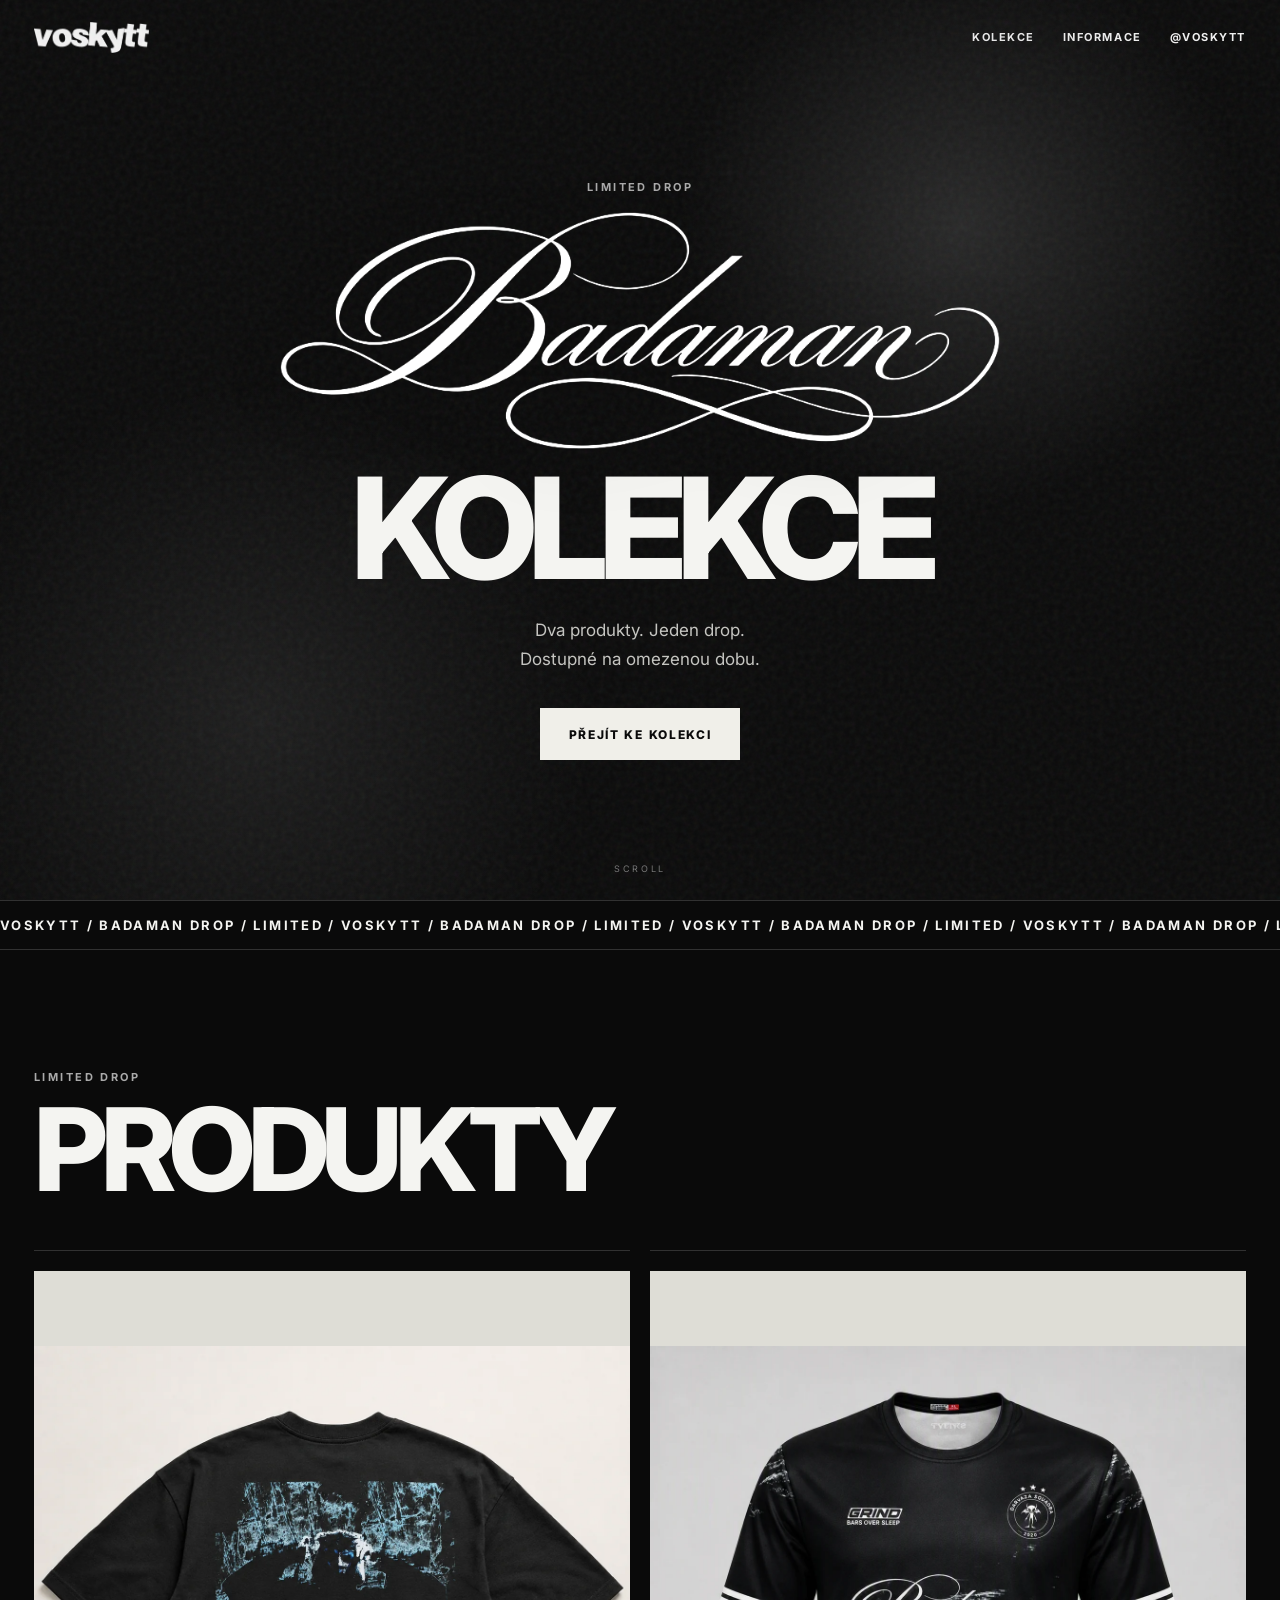
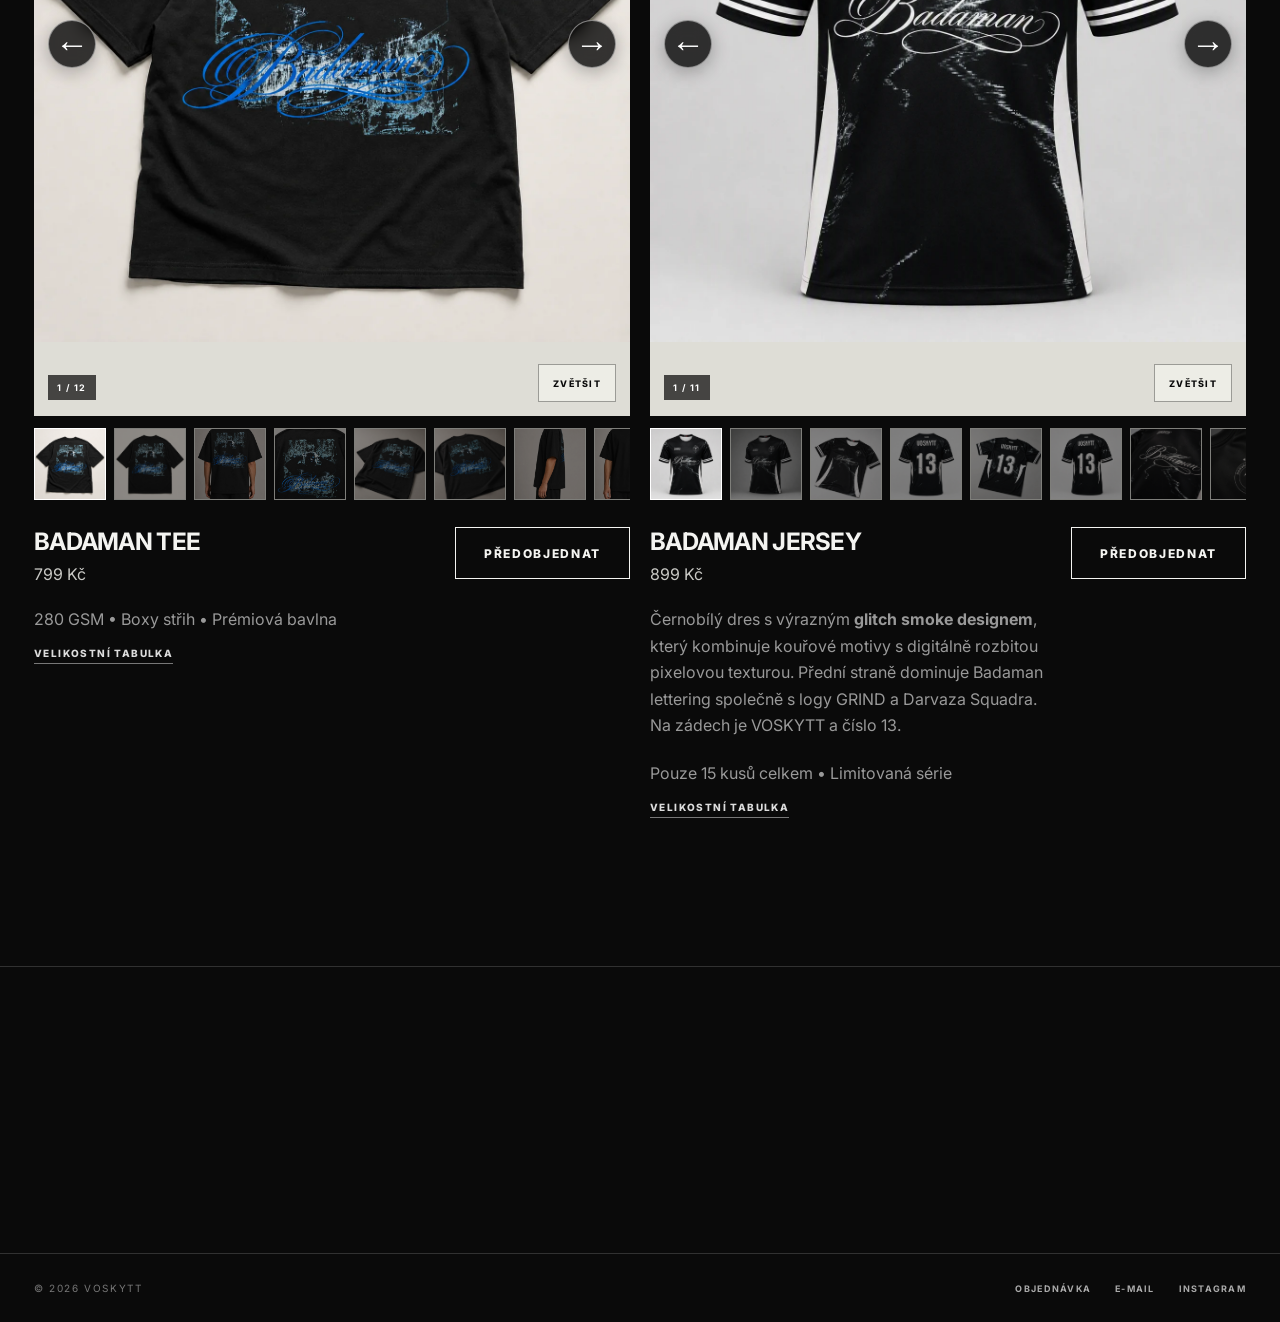
==== index.html @ 62fbe583 "Add files via upload" ====
<!doctype html>
<html lang="cs">
<head>
  <meta charset="utf-8">
  <meta name="viewport" content="width=device-width, initial-scale=1">
  <meta name="description" content="VOSKYTT — BADAMAN limited drop. BADAMAN TEE a BADAMAN JERSEY.">
  <meta name="theme-color" content="#0a0a0a">
  <title>VOSKYTT — BADAMAN DROP</title>
  <link rel="preconnect" href="https://fonts.googleapis.com">
  <link rel="preconnect" href="https://fonts.gstatic.com" crossorigin>
  <link href="https://fonts.googleapis.com/css2?family=Inter:wght@400;500;600;700;800&display=swap" rel="stylesheet">
  <link rel="stylesheet" href="style-final.css?v=4">
</head>
<body>
  <header class="site-header">
    <a class="logo" href="#top" aria-label="VOSKYTT domů">
      <img src="voskytt-logo.png" alt="VOSKYTT">
    </a>
    <nav aria-label="Hlavní navigace">
      <a href="#shop">KOLEKCE</a>
      <a href="#info">INFORMACE</a>
      <a href="https://www.instagram.com/voskytt/" target="_blank" rel="noopener">@VOSKYTT</a>
    </nav>
  </header>

  <main id="top">
    <section class="hero">
      <div class="hero-noise"></div>
      <div class="hero-content reveal">
        <p class="eyebrow">LIMITED DROP</p>
        <img class="badaman-hero-logo" src="badaman-logo.png" alt="Badaman">
        <h1>KOLEKCE</h1>
        <p class="hero-copy">
          Dva produkty. Jeden drop.<br>
          Dostupné na omezenou dobu.
        </p>
        <a class="button button-light" href="#shop">PŘEJÍT KE KOLEKCI</a>
      </div>
      <div class="scroll-indicator">SCROLL</div>
    </section>

    <section class="marquee" aria-hidden="true">
      <div class="marquee-track">
        <span>VOSKYTT / BADAMAN DROP / LIMITED / VOSKYTT / BADAMAN DROP / LIMITED /&nbsp;</span>
        <span>VOSKYTT / BADAMAN DROP / LIMITED / VOSKYTT / BADAMAN DROP / LIMITED /&nbsp;</span>
      </div>
    </section>

    <section class="shop" id="shop">
      <div class="section-heading reveal">
        <p class="eyebrow">LIMITED DROP</p>
        <h2>PRODUKTY</h2>
      </div>

      <div class="products">
        <article class="product reveal" data-product="BADAMAN TEE" data-price="799">
          <div class="product-gallery" data-gallery="tee">
            <div class="gallery-stage" tabindex="0" aria-label="Galerie BADAMAN TEE">
              <figure class="gallery-slide is-active" data-index="0">
                <img src="assets/tee-01.webp" alt="Zadní strana trička" fetchpriority="high">
              </figure>
              <figure class="gallery-slide" data-index="1">
                <img src="assets/tee-02.webp" alt="Zadní strana trička – rovný pohled" loading="lazy">
              </figure>
              <figure class="gallery-slide" data-index="2">
                <img src="assets/tee-03.webp" alt="Tričko na postavě – zadní strana" loading="lazy">
              </figure>
              <figure class="gallery-slide" data-index="3">
                <img src="assets/tee-04.webp" alt="Detail zadního potisku" loading="lazy">
              </figure>
              <figure class="gallery-slide" data-index="4">
                <img src="assets/tee-05.webp" alt="Detail trička – zadní potisk" loading="lazy">
              </figure>
              <figure class="gallery-slide" data-index="5">
                <img src="assets/tee-06.webp" alt="Detail trička – zadní potisk zblízka" loading="lazy">
              </figure>
              <figure class="gallery-slide" data-index="6">
                <img src="assets/tee-07.webp" alt="Tričko na postavě – boční pohled" loading="lazy">
              </figure>
              <figure class="gallery-slide" data-index="7">
                <img src="assets/tee-08.webp" alt="Tričko na postavě – přední strana" loading="lazy">
              </figure>
              <figure class="gallery-slide" data-index="8">
                <img src="assets/tee-09.webp" alt="Přední strana trička – produktová fotografie" loading="lazy">
              </figure>
              <figure class="gallery-slide" data-index="9">
                <img src="assets/tee-10.webp" alt="Přední strana trička – rovný pohled" loading="lazy">
              </figure>
              <figure class="gallery-slide" data-index="10">
                <img src="assets/tee-11.webp" alt="Detail loga na hrudi" loading="lazy">
              </figure>
              <figure class="gallery-slide" data-index="11">
                <img src="assets/tee-12.webp" alt="Detail límce a předního loga" loading="lazy">
              </figure>
              <button class="gallery-arrow gallery-prev" type="button" aria-label="Předchozí fotografie">←</button>
              <button class="gallery-arrow gallery-next" type="button" aria-label="Další fotografie">→</button>
              <button class="gallery-zoom" type="button" aria-label="Zvětšit fotografii">ZVĚTŠIT</button>
              <div class="gallery-counter" aria-live="polite">1 / 12</div>
            </div>
            <div class="gallery-thumbs" aria-label="Náhledy fotografií">
              <button class="gallery-thumb is-active" type="button" data-index="0" aria-label="Zobrazit fotografii 1">
                <img src="assets/tee-01.webp" alt="" loading="lazy">
              </button>
              <button class="gallery-thumb" type="button" data-index="1" aria-label="Zobrazit fotografii 2">
                <img src="assets/tee-02.webp" alt="" loading="lazy">
              </button>
              <button class="gallery-thumb" type="button" data-index="2" aria-label="Zobrazit fotografii 3">
                <img src="assets/tee-03.webp" alt="" loading="lazy">
              </button>
              <button class="gallery-thumb" type="button" data-index="3" aria-label="Zobrazit fotografii 4">
                <img src="assets/tee-04.webp" alt="" loading="lazy">
              </button>
              <button class="gallery-thumb" type="button" data-index="4" aria-label="Zobrazit fotografii 5">
                <img src="assets/tee-05.webp" alt="" loading="lazy">
              </button>
              <button class="gallery-thumb" type="button" data-index="5" aria-label="Zobrazit fotografii 6">
                <img src="assets/tee-06.webp" alt="" loading="lazy">
              </button>
              <button class="gallery-thumb" type="button" data-index="6" aria-label="Zobrazit fotografii 7">
                <img src="assets/tee-07.webp" alt="" loading="lazy">
              </button>
              <button class="gallery-thumb" type="button" data-index="7" aria-label="Zobrazit fotografii 8">
                <img src="assets/tee-08.webp" alt="" loading="lazy">
              </button>
              <button class="gallery-thumb" type="button" data-index="8" aria-label="Zobrazit fotografii 9">
                <img src="assets/tee-09.webp" alt="" loading="lazy">
              </button>
              <button class="gallery-thumb" type="button" data-index="9" aria-label="Zobrazit fotografii 10">
                <img src="assets/tee-10.webp" alt="" loading="lazy">
              </button>
              <button class="gallery-thumb" type="button" data-index="10" aria-label="Zobrazit fotografii 11">
                <img src="assets/tee-11.webp" alt="" loading="lazy">
              </button>
              <button class="gallery-thumb" type="button" data-index="11" aria-label="Zobrazit fotografii 12">
                <img src="assets/tee-12.webp" alt="" loading="lazy">
              </button>
            </div>
          </div>
          <div class="product-details">
            <div>
              <h3>BADAMAN TEE</h3>
              <p class="price">799 Kč</p>
            </div>
            <p class="product-copy">280 GSM • Boxy střih • Prémiová bavlna</p>
            <button class="size-guide-trigger" type="button" data-modal-target="tee-size-guide-modal">VELIKOSTNÍ TABULKA</button>
            <a class="button order-button" href="objednavka.html?produkt=tee">PŘEDOBJEDNAT</a>
          </div>
        </article>

        <article class="product reveal" data-product="BADAMAN JERSEY" data-price="899">
          <div class="product-gallery" data-gallery="jersey">
            <div class="gallery-stage" tabindex="0" aria-label="Galerie BADAMAN JERSEY">
              <figure class="gallery-slide is-active" data-index="0"><img src="assets/jersey-01.webp" alt="BADAMAN JERSEY – přední strana, hlavní produktová fotografie" fetchpriority="high"></figure>
              <figure class="gallery-slide" data-index="1"><img src="assets/jersey-02.webp" alt="BADAMAN JERSEY – přední strana z úhlu" loading="lazy"></figure>
              <figure class="gallery-slide" data-index="2"><img src="assets/jersey-03.webp" alt="BADAMAN JERSEY – přední strana položená" loading="lazy"></figure>
              <figure class="gallery-slide" data-index="3"><img src="assets/jersey-04.webp" alt="BADAMAN JERSEY – zadní strana" loading="lazy"></figure>
              <figure class="gallery-slide" data-index="4"><img src="assets/jersey-05.webp" alt="BADAMAN JERSEY – zadní strana položená" loading="lazy"></figure>
              <figure class="gallery-slide" data-index="5"><img src="assets/jersey-06.webp" alt="BADAMAN JERSEY – zadní strana z úhlu" loading="lazy"></figure>
              <figure class="gallery-slide" data-index="6"><img src="assets/jersey-07.webp" alt="BADAMAN JERSEY – detail Badaman letteringu a materiálu" loading="lazy"></figure>
              <figure class="gallery-slide" data-index="7"><img src="assets/jersey-08.webp" alt="BADAMAN JERSEY – detail znaku Darvaza Squadra" loading="lazy"></figure>
              <figure class="gallery-slide" data-index="8"><img src="assets/jersey-09.webp" alt="BADAMAN JERSEY – detail loga GRIND a materiálu" loading="lazy"></figure>
              <figure class="gallery-slide" data-index="9"><img src="assets/jersey-10.webp" alt="BADAMAN JERSEY – přední strana na postavě" loading="lazy"></figure>
              <figure class="gallery-slide" data-index="10"><img src="assets/jersey-11.webp" alt="BADAMAN JERSEY – zadní strana na postavě" loading="lazy"></figure>
              <button class="gallery-arrow gallery-prev" type="button" aria-label="Předchozí fotografie">←</button>
              <button class="gallery-arrow gallery-next" type="button" aria-label="Další fotografie">→</button>
              <button class="gallery-zoom" type="button" aria-label="Zvětšit fotografii">ZVĚTŠIT</button>
              <div class="gallery-counter" aria-live="polite">1 / 11</div>
            </div>
            <div class="gallery-thumbs" aria-label="Náhledy fotografií">
              <button class="gallery-thumb is-active" type="button" data-index="0" aria-label="Zobrazit fotografii 1"><img src="assets/jersey-01.webp" alt="" loading="lazy"></button>
              <button class="gallery-thumb" type="button" data-index="1" aria-label="Zobrazit fotografii 2"><img src="assets/jersey-02.webp" alt="" loading="lazy"></button>
              <button class="gallery-thumb" type="button" data-index="2" aria-label="Zobrazit fotografii 3"><img src="assets/jersey-03.webp" alt="" loading="lazy"></button>
              <button class="gallery-thumb" type="button" data-index="3" aria-label="Zobrazit fotografii 4"><img src="assets/jersey-04.webp" alt="" loading="lazy"></button>
              <button class="gallery-thumb" type="button" data-index="4" aria-label="Zobrazit fotografii 5"><img src="assets/jersey-05.webp" alt="" loading="lazy"></button>
              <button class="gallery-thumb" type="button" data-index="5" aria-label="Zobrazit fotografii 6"><img src="assets/jersey-06.webp" alt="" loading="lazy"></button>
              <button class="gallery-thumb" type="button" data-index="6" aria-label="Zobrazit fotografii 7"><img src="assets/jersey-07.webp" alt="" loading="lazy"></button>
              <button class="gallery-thumb" type="button" data-index="7" aria-label="Zobrazit fotografii 8"><img src="assets/jersey-08.webp" alt="" loading="lazy"></button>
              <button class="gallery-thumb" type="button" data-index="8" aria-label="Zobrazit fotografii 9"><img src="assets/jersey-09.webp" alt="" loading="lazy"></button>
              <button class="gallery-thumb" type="button" data-index="9" aria-label="Zobrazit fotografii 10"><img src="assets/jersey-10.webp" alt="" loading="lazy"></button>
              <button class="gallery-thumb" type="button" data-index="10" aria-label="Zobrazit fotografii 11"><img src="assets/jersey-11.webp" alt="" loading="lazy"></button>
            </div>
          </div>
          <div class="product-details">
            <div>
              <h3>BADAMAN JERSEY</h3>
              <p class="price">899 Kč</p>
            </div>
            <p class="product-copy">Černobílý dres s výrazným <strong>glitch smoke designem</strong>, který kombinuje kouřové motivy s digitálně rozbitou pixelovou texturou. Přední straně dominuje Badaman lettering společně s logy GRIND a Darvaza Squadra. Na zádech je VOSKYTT a číslo 13.</p>
            <p class="product-copy">Pouze 15 kusů celkem • Limitovaná série</p>
            <button class="size-guide-trigger" type="button" data-modal-target="jersey-size-guide-modal">VELIKOSTNÍ TABULKA</button>
            <a class="button order-button" href="objednavka.html?produkt=jersey">PŘEDOBJEDNAT</a>
          </div>
        </article>
      </div>
    </section>

    <section class="info" id="info">
      <div class="info-grid">
        <div class="reveal">
          <p class="eyebrow">DOPRAVA</p>
          <h3>ZÁSILKOVNA</h3>
          <p>Česko a Slovensko. Doprava stojí 89 Kč za objednávku.</p>
        </div>
        <div class="reveal">
          <p class="eyebrow">PLATBA</p>
          <h3>BANKOVNÍ PŘEVOD</h3>
          <p>Po přijetí objednávky ti zašleme platební údaje e-mailem.</p>
        </div>
        <div class="reveal">
          <p class="eyebrow">DODÁNÍ</p>
          <h3>PŘEDOBJEDNÁVKA</h3>
          <p>TEE přibližně 2–3 týdny. JERSEY přibližně 4–6 týdnů po ukončení dropu.</p>
        </div>
      </div>
    </section>
  </main>

  <footer>
    <span>© <span id="year"></span> VOSKYTT</span>
    <div class="footer-links">
      <a href="objednavka.html">OBJEDNÁVKA</a>
      <a href="mailto:voskytt@icloud.com">E-MAIL</a>
      <a href="https://www.instagram.com/voskytt/" target="_blank" rel="noopener">INSTAGRAM</a>
    </div>
  </footer>


  <div class="modal" id="tee-size-guide-modal" aria-hidden="true" role="dialog" aria-modal="true" aria-labelledby="size-guide-title">
    <div class="modal-backdrop" data-modal-close></div>
    <div class="modal-panel">
      <button class="modal-close" type="button" data-modal-close aria-label="Zavřít">×</button>
      <p class="eyebrow">BADAMAN TEE</p>
      <h2 id="size-guide-title">VELIKOSTNÍ TABULKA</h2>
      <img src="assets/tee-size-guide.webp" alt="Velikostní tabulka BADAMAN TEE v centimetrech">
      <p class="modal-note">Rozměry jsou uvedené v centimetrech. Pro správnou volbu doporučujeme porovnat rozměry s tričkem, které ti dobře sedí.</p>
    </div>
  </div>

  <div class="modal" id="jersey-size-guide-modal" aria-hidden="true" role="dialog" aria-modal="true" aria-labelledby="jersey-size-guide-title">
    <div class="modal-backdrop" data-modal-close></div>
    <div class="modal-panel">
      <button class="modal-close" type="button" data-modal-close aria-label="Zavřít">×</button>
      <p class="eyebrow">BADAMAN JERSEY</p>
      <h2 id="jersey-size-guide-title">VELIKOSTNÍ TABULKA</h2>
      <img src="assets/jersey-size-guide.webp" alt="Velikostní tabulka BADAMAN JERSEY v centimetrech">
      <p class="modal-note">Rozměry jsou uvedené v centimetrech. Tolerance při výrobě je přibližně ± 2 cm.</p>
    </div>
  </div>

  <div class="lightbox" id="gallery-lightbox" aria-hidden="true" role="dialog" aria-modal="true" aria-label="Zvětšená fotografie produktu">
    <button class="lightbox-close" type="button" aria-label="Zavřít">×</button>
    <button class="lightbox-arrow lightbox-prev" type="button" aria-label="Předchozí fotografie">←</button>
    <img src="" alt="">
    <button class="lightbox-arrow lightbox-next" type="button" aria-label="Další fotografie">→</button>
    <div class="lightbox-counter"></div>
  </div>

  <script src="script-final.js?v=4"></script>
</body>
</html>
---- style-final.css ----
:root {
  --bg: #0a0a0a;
  --panel: #111;
  --text: #f4f4f1;
  --muted: #aaa;
  --line: rgba(255,255,255,.16);
  --light: #f0efe9;
  --dark: #0a0a0a;
}

* { box-sizing: border-box; }
html { scroll-behavior: smooth; }
body {
  margin: 0;
  background: var(--bg);
  color: var(--text);
  font-family: Inter, Arial, sans-serif;
  -webkit-font-smoothing: antialiased;
}
a { color: inherit; text-decoration: none; }
button, input, select, textarea { font: inherit; }

.site-header {
  position: fixed;
  z-index: 20;
  top: 0;
  left: 0;
  width: 100%;
  display: flex;
  justify-content: space-between;
  align-items: center;
  padding: 22px 34px;
  mix-blend-mode: difference;
  color: white;
}
.logo { display: inline-flex; align-items: center; }
.logo img {
  display: block;
  width: clamp(105px, 9vw, 150px);
  height: auto;
  filter: drop-shadow(0 2px 8px rgba(0,0,0,.35));
}
.site-header nav { display: flex; gap: 28px; }
.site-header nav a,
.footer-links a {
  font-size: 11px;
  font-weight: 700;
  letter-spacing: .14em;
}

.hero {
  position: relative;
  min-height: 100svh;
  display: grid;
  place-items: center;
  overflow: hidden;
  padding: 100px 24px 60px;
  background:
    radial-gradient(circle at 75% 25%, rgba(255,255,255,.12), transparent 24%),
    radial-gradient(circle at 20% 80%, rgba(255,255,255,.08), transparent 27%),
    #0a0a0a;
}
.hero-noise {
  position: absolute;
  inset: 0;
  opacity: .18;
  pointer-events: none;
  background-image: url("data:image/svg+xml,%3Csvg viewBox='0 0 180 180' xmlns='http://www.w3.org/2000/svg'%3E%3Cfilter id='n'%3E%3CfeTurbulence type='fractalNoise' baseFrequency='.9' numOctaves='4' stitchTiles='stitch'/%3E%3C/filter%3E%3Crect width='100%25' height='100%25' filter='url(%23n)' opacity='.35'/%3E%3C/svg%3E");
}
.hero-content { position: relative; text-align: center; max-width: 1000px; }
.eyebrow {
  margin: 0 0 18px;
  color: var(--muted);
  font-size: 11px;
  font-weight: 700;
  letter-spacing: .22em;
}
.hero h1, .section-heading h2, .order-heading h1, .thanks-card h1 {
  margin: 0;
  font-size: clamp(58px, 11vw, 158px);
  line-height: .82;
  letter-spacing: -.065em;
  font-weight: 800;
}
.badaman-hero-logo {
  display: block;
  width: min(720px, 78vw);
  max-height: 250px;
  object-fit: contain;
  margin: 0 auto 22px;
  filter: drop-shadow(0 12px 28px rgba(0,0,0,.35));
}
.hero-copy {
  max-width: 480px;
  margin: 30px auto 34px;
  color: #c5c5c1;
  font-size: clamp(14px, 1.4vw, 17px);
  line-height: 1.7;
}
.button {
  display: inline-flex;
  justify-content: center;
  align-items: center;
  min-height: 52px;
  padding: 0 28px;
  border: 1px solid var(--text);
  background: transparent;
  color: var(--text);
  font-size: 12px;
  font-weight: 800;
  letter-spacing: .14em;
  cursor: pointer;
  transition: .25s ease;
}
.button:hover { background: var(--text); color: var(--dark); }
.button-light { background: var(--light); color: var(--dark); border-color: var(--light); }
.button-light:hover { background: transparent; color: var(--light); }
.scroll-indicator {
  position: absolute;
  bottom: 26px;
  left: 50%;
  transform: translateX(-50%);
  color: #777;
  font-size: 9px;
  letter-spacing: .28em;
}

.marquee {
  overflow: hidden;
  border-top: 1px solid var(--line);
  border-bottom: 1px solid var(--line);
  padding: 16px 0;
}
.marquee-track { display: flex; width: max-content; animation: marquee 20s linear infinite; }
.marquee span { font-size: 13px; font-weight: 700; letter-spacing: .18em; }
@keyframes marquee { to { transform: translateX(-50%); } }

.shop { padding: 120px 34px 140px; }
.section-heading { margin-bottom: 54px; }
.section-heading h2 { font-size: clamp(50px, 9vw, 120px); }
.products { display: grid; grid-template-columns: 1fr 1fr; gap: 20px; }
.product { border-top: 1px solid var(--line); padding-top: 20px; }
.product-image {
  position: relative;
  aspect-ratio: 4 / 5;
  overflow: hidden;
  background: #deddd6;
  color: #111;
}
.placeholder { display: grid; place-items: center; }
.placeholder::before,
.placeholder::after {
  content: "";
  position: absolute;
  border: 1px solid rgba(0,0,0,.24);
}
.placeholder::before { width: 65%; height: 65%; transform: rotate(18deg); }
.placeholder::after { width: 44%; height: 76%; transform: rotate(-17deg); }
.jersey-placeholder { background: #bfc1bd; }
.placeholder-label {
  position: relative;
  z-index: 2;
  text-align: center;
  font-size: clamp(14px, 2vw, 22px);
  font-weight: 800;
  letter-spacing: .12em;
  line-height: 1.5;
}
.placeholder-code {
  position: absolute;
  bottom: 20px;
  left: 20px;
  font-size: 10px;
  font-weight: 800;
  letter-spacing: .18em;
}
.product-details {
  display: grid;
  grid-template-columns: 1fr auto;
  gap: 12px 24px;
  align-items: start;
  padding: 24px 0 8px;
}
.product h3 { margin: 0 0 8px; font-size: 24px; letter-spacing: -.03em; }
.price { margin: 0; color: #c9c9c5; }
.product-copy {
  grid-column: 1;
  max-width: 420px;
  margin: 10px 0 0;
  color: #999;
  line-height: 1.65;
}
.order-button { grid-column: 2; grid-row: 1 / span 2; }

.info {
  border-top: 1px solid var(--line);
  border-bottom: 1px solid var(--line);
  padding: 80px 34px;
}
.info-grid { display: grid; grid-template-columns: repeat(3, 1fr); gap: 54px; }
.info h3 { margin: 0 0 16px; font-size: 20px; }
.info p:not(.eyebrow) { margin: 0; color: #999; line-height: 1.7; }
.info a { text-decoration: underline; text-underline-offset: 4px; }

footer {
  display: flex;
  justify-content: space-between;
  align-items: center;
  gap: 24px;
  padding: 28px 34px;
  color: #777;
  font-size: 10px;
  letter-spacing: .16em;
}
.footer-links { display: flex; gap: 24px; }
.footer-links a { color: #aaa; font-size: 9px; }
.footer-links a:hover { color: #fff; }

/* Objednávková stránka */
.order-page { min-height: 100svh; padding: 130px 34px 80px; }
.order-shell { width: min(1180px, 100%); margin: 0 auto; }
.order-heading { margin-bottom: 60px; }
.order-heading h1 { font-size: clamp(58px, 10vw, 124px); }
.order-intro { max-width: 620px; margin: 28px 0 0; color: #aaa; line-height: 1.75; }
.order-layout { display: grid; grid-template-columns: minmax(0, 1fr) 360px; gap: 70px; align-items: start; }
.order-form { border-top: 1px solid var(--line); padding-top: 30px; }
.form-grid { display: grid; grid-template-columns: 1fr 1fr; gap: 22px 18px; }
.form-field { display: grid; gap: 10px; }
.form-field.full { grid-column: 1 / -1; }
.form-field label,
.checkbox-row {
  font-size: 10px;
  font-weight: 800;
  letter-spacing: .12em;
}
input, select, textarea {
  width: 100%;
  border: 0;
  border-bottom: 1px solid #555;
  border-radius: 0;
  padding: 14px 0;
  background: transparent;
  color: var(--text);
  outline: none;
}
input:focus, select:focus, textarea:focus { border-color: #fff; }
select {
  background-color: #0f0f0f;
  color: #f2f2ed;
  color-scheme: light;
}
/* Native dropdown menus on Windows/Chrome ignore dark option styling reliably.
   A light popup guarantees readable choices while the closed select stays dark. */
select option {
  background: #ffffff;
  color: #111111;
}
select option[value=""] {
  color: #666666;
}
textarea { resize: vertical; min-height: 100px; }
.checkbox-row {
  display: grid;
  grid-template-columns: 18px 1fr;
  gap: 12px;
  align-items: start;
  margin-top: 8px;
  color: #aaa;
  font-weight: 500;
  letter-spacing: 0;
  line-height: 1.55;
}
.checkbox-row input { width: 16px; height: 16px; margin: 2px 0 0; }
.order-submit { width: 100%; margin-top: 28px; }
.order-summary {
  position: sticky;
  top: 110px;
  border: 1px solid var(--line);
  padding: 28px;
}
.summary-row {
  display: flex;
  justify-content: space-between;
  gap: 20px;
  padding: 14px 0;
  border-bottom: 1px solid var(--line);
  color: #aaa;
  font-size: 13px;
}
.summary-row strong { color: #fff; text-align: right; }
.summary-total { padding-top: 24px; border-bottom: 0; font-size: 15px; }
.summary-total strong { font-size: 22px; }
.summary-note { margin: 24px 0 0; color: #777; font-size: 12px; line-height: 1.65; }
.back-link { display: inline-flex; margin-top: 32px; color: #aaa; font-size: 11px; letter-spacing: .14em; }
.back-link:hover { color: #fff; }

/* Děkovací stránka */
.thanks-page { min-height: 100svh; display: grid; place-items: center; padding: 100px 24px; }
.thanks-card { width: min(900px, 100%); text-align: center; }
.thanks-card h1 { font-size: clamp(58px, 11vw, 132px); }
.thanks-card p { width: min(600px, 100%); margin: 32px auto; color: #aaa; line-height: 1.75; }

.reveal { opacity: 0; transform: translateY(18px); transition: opacity .7s ease, transform .7s ease; }
.reveal.visible { opacity: 1; transform: none; }

@media (max-width: 800px) {
  .site-header { padding: 18px; }
  .site-header nav { gap: 14px; }
  .site-header nav a:nth-child(2) { display: none; }
  .hero { padding-inline: 18px; }
  .hero h1 { font-size: clamp(54px, 18vw, 94px); }
  .badaman-hero-logo { width: min(560px, 92vw); margin-bottom: 18px; }
  .logo img { width: 105px; }
  .shop { padding: 90px 18px 100px; }
  .products { grid-template-columns: 1fr; gap: 80px; }
  .product-details { grid-template-columns: 1fr; }
  .order-button { grid-column: 1; grid-row: auto; width: 100%; margin-top: 14px; }
  .info { padding: 70px 18px; }
  .info-grid { grid-template-columns: 1fr; gap: 50px; }
  footer { padding: 24px 18px; align-items: flex-start; flex-direction: column; }
  .footer-links { flex-wrap: wrap; gap: 14px 20px; }
  .order-page { padding: 110px 18px 60px; }
  .order-layout { grid-template-columns: 1fr; gap: 42px; }
  .form-grid { grid-template-columns: 1fr; }
  .form-field.full { grid-column: auto; }
  .order-summary { position: static; }
}

@media (prefers-reduced-motion: reduce) {
  * { scroll-behavior: auto !important; animation: none !important; transition: none !important; }
  .reveal { opacity: 1; transform: none; }
}

/* Vylepšení objednávky v2 */
.order-heading {
  padding-bottom: 34px;
  border-bottom: 1px solid var(--line);
}
.order-intro { font-size: 15px; }
.order-form { padding-top: 0; border-top: 0; }
.form-grid { gap: 26px 20px; }
.form-field label {
  color: #bdbdb8;
  font-size: 12px;
  font-weight: 600;
  letter-spacing: .02em;
  text-transform: none;
}
input, select, textarea {
  min-height: 54px;
  border: 1px solid #393939;
  padding: 14px 16px;
  background: #0f0f0f;
  transition: border-color .2s ease, background .2s ease;
}
textarea { min-height: 120px; }
input:hover, select:hover, textarea:hover { border-color: #606060; }
input:focus, select:focus, textarea:focus { border-color: #f2f2ed; background: #121212; }
input:-webkit-autofill,
input:-webkit-autofill:hover,
input:-webkit-autofill:focus {
  -webkit-text-fill-color: #f2f2ed;
  -webkit-box-shadow: 0 0 0 1000px #0f0f0f inset;
  caret-color: #f2f2ed;
  transition: background-color 9999s ease-out;
}
.checkbox-row {
  grid-template-columns: 24px 1fr;
  padding: 4px 0;
  cursor: pointer;
}
.checkbox-row input {
  width: 22px;
  height: 22px;
  min-height: 0;
  margin: 0;
  accent-color: #f2f2ed;
}
.checkbox-row span { padding-top: 2px; }
.payment-note {
  margin-top: 28px;
  padding: 22px 24px;
  border: 1px solid var(--line);
  color: #969691;
  font-size: 13px;
  line-height: 1.7;
}
.payment-note p { margin: 0; }
.payment-note p + p { margin-top: 8px; }
.payment-note strong { color: #f2f2ed; text-transform: uppercase; letter-spacing: .08em; font-size: 11px; }
.order-submit {
  min-height: 62px;
  margin-top: 18px;
  font-size: 12px;
  letter-spacing: .16em;
  background: #f2f2ed;
  color: #0a0a0a;
}
.order-submit:hover { background: transparent; color: #f2f2ed; }
.order-summary {
  padding: 32px;
  background: #0d0d0d;
}
.order-summary > .eyebrow { margin-bottom: 16px; }
.summary-row { padding: 17px 0; font-size: 14px; }
.summary-total {
  margin-top: 6px;
  padding-top: 25px;
  border-top: 1px solid #777;
}
.summary-total span { color: #fff; font-weight: 700; letter-spacing: .08em; }
.summary-total strong { font-size: 28px; }
.summary-note {
  padding-top: 22px;
  border-top: 1px solid var(--line);
  color: #92928d;
}

.thanks-steps {
  display: grid;
  grid-template-columns: repeat(3, 1fr);
  gap: 1px;
  margin: 50px 0;
  border: 1px solid var(--line);
  background: var(--line);
  text-align: left;
}
.thanks-steps > div { padding: 28px; background: #0a0a0a; }
.thanks-steps span { display: block; margin-bottom: 34px; color: #777; font-size: 10px; letter-spacing: .18em; }
.thanks-steps strong { display: block; font-size: 14px; letter-spacing: .04em; text-transform: uppercase; }
.thanks-steps p { width: auto; margin: 12px 0 0; font-size: 13px; line-height: 1.65; }

@media (max-width: 800px) {
  .order-heading { margin-bottom: 38px; }
  .order-heading h1 { font-size: clamp(48px, 16vw, 78px); }
  .order-intro { font-size: 14px; }
  .order-summary { padding: 24px 20px; }
  .thanks-steps { grid-template-columns: 1fr; }
  .thanks-steps span { margin-bottom: 18px; }
}

/* Objednávka v5: více produktů a potvrzovací okno */
.product-selection { margin: 34px 0; border-top: 1px solid var(--line); }
.selection-heading { padding: 26px 0 18px; }
.selection-heading .eyebrow { margin-bottom: 9px; }
.selection-heading > p:last-child { margin: 0; color: #858580; font-size: 13px; line-height: 1.6; }
.order-product-card { display: grid; grid-template-columns: minmax(180px, .8fr) 1.2fr; gap: 26px; padding: 24px 0; border-top: 1px solid var(--line); align-items: end; }
.order-product-title strong { display: block; font-size: 16px; letter-spacing: .02em; }
.order-product-title span { display: block; margin-top: 7px; color: #aaa; font-size: 13px; }
.order-product-title p { margin: 12px 0 0; color: #92928d; font-size: 12px; line-height: 1.5; }
.product-fields { display: grid; grid-template-columns: 1fr 1fr; gap: 18px; }
.product-error { min-height: 20px; margin: 12px 0 0; color: #f2f2ed; font-size: 13px; font-weight: 700; }
.order-details-grid { margin-top: 30px; }
select:disabled { opacity: .45; cursor: not-allowed; }
.product-summary-row strong { max-width: 180px; }
.modal-open { overflow: hidden; }
.confirm-modal[hidden] { display: none; }
.confirm-modal { position: fixed; inset: 0; z-index: 1000; display: grid; place-items: center; padding: 20px; }
.confirm-backdrop { position: absolute; inset: 0; background: rgba(0,0,0,.78); backdrop-filter: blur(7px); }
.confirm-dialog { position: relative; width: min(520px, 100%); padding: 34px; border: 1px solid #4a4a4a; background: #0d0d0d; box-shadow: 0 24px 80px rgba(0,0,0,.6); }
.confirm-dialog h2 { margin: 12px 0 18px; font-size: clamp(34px, 7vw, 58px); line-height: .95; letter-spacing: -.05em; }
.confirm-dialog > p:not(.eyebrow) { margin: 0; color: #aaa; font-size: 14px; line-height: 1.7; }
.confirm-total { display: flex; justify-content: space-between; align-items: baseline; gap: 20px; margin: 28px 0; padding: 22px 0; border-top: 1px solid var(--line); border-bottom: 1px solid var(--line); }
.confirm-total span { font-size: 12px; font-weight: 800; letter-spacing: .12em; }
.confirm-total strong { font-size: 28px; }
.confirm-actions { display: grid; grid-template-columns: 1fr 1fr; gap: 12px; }
.confirm-actions .button { width: 100%; }

@media (max-width: 800px) {
  .order-product-card { grid-template-columns: 1fr; gap: 18px; }
  .product-fields { grid-template-columns: 1fr; }
  .confirm-dialog { padding: 26px 20px; }
  .confirm-actions { grid-template-columns: 1fr; }
}


/* Produktová galerie */
.product-gallery { display: grid; gap: 12px; }
.gallery-stage {
  position: relative;
  aspect-ratio: 4 / 5;
  overflow: hidden;
  background: #deddd6;
  outline: none;
  touch-action: pan-y;
}
.gallery-slide { position: absolute; inset: 0; margin: 0; opacity: 0; visibility: hidden; transition: opacity .35s ease, visibility .35s ease; }
.gallery-slide.is-active { opacity: 1; visibility: visible; }
.gallery-slide img { width: 100%; height: 100%; display: block; object-fit: contain; object-position: center; }
.gallery-arrow,
.gallery-zoom {
  position: absolute;
  z-index: 3;
  border: 1px solid rgba(0,0,0,.35);
  background: rgba(240,239,233,.88);
  color: #0a0a0a;
  backdrop-filter: blur(8px);
  cursor: pointer;
}
.gallery-arrow { top: 50%; width: 44px; height: 44px; transform: translateY(-50%); font-size: 20px; }
.gallery-prev { left: 14px; }
.gallery-next { right: 14px; }
.gallery-zoom { right: 14px; bottom: 14px; min-height: 38px; padding: 0 14px; font-size: 9px; font-weight: 800; letter-spacing: .14em; }
.gallery-counter { position: absolute; z-index: 3; left: 14px; bottom: 16px; padding: 7px 9px; background: rgba(10,10,10,.72); color: #fff; font-size: 9px; font-weight: 700; letter-spacing: .14em; }
.gallery-thumbs { display: flex; gap: 8px; overflow-x: auto; padding-bottom: 3px; scrollbar-width: thin; }
.gallery-thumb { flex: 0 0 72px; aspect-ratio: 1; padding: 0; border: 1px solid transparent; background: #deddd6; cursor: pointer; opacity: .55; transition: .2s ease; }
.gallery-thumb img { width: 100%; height: 100%; display: block; object-fit: cover; }
.gallery-thumb:hover, .gallery-thumb.is-active { opacity: 1; border-color: #fff; }
.size-guide-trigger { grid-column: 1; justify-self: start; margin-top: 2px; padding: 0 0 4px; border: 0; border-bottom: 1px solid #777; background: transparent; color: #ddd; font-size: 10px; font-weight: 800; letter-spacing: .14em; cursor: pointer; }
.size-guide-trigger:hover { color: #fff; border-color: #fff; }

/* Velikostní tabulka */
.modal, .lightbox { position: fixed; inset: 0; z-index: 100; display: grid; place-items: center; padding: 24px; opacity: 0; visibility: hidden; transition: .25s ease; }
.modal.is-open, .lightbox.is-open { opacity: 1; visibility: visible; }
.modal-backdrop { position: absolute; inset: 0; background: rgba(0,0,0,.82); backdrop-filter: blur(8px); }
.modal-panel { position: relative; z-index: 1; width: min(760px,100%); max-height: calc(100svh - 48px); overflow: auto; padding: 34px; border: 1px solid var(--line); background: #0d0d0d; }
.modal-panel h2 { margin: 0 0 24px; font-size: clamp(34px,6vw,70px); line-height: .9; letter-spacing: -.05em; }
.modal-panel img { display: block; width: 100%; height: auto; background: #fff; }
.modal-note { margin: 18px 0 0; color: #aaa; font-size: 13px; line-height: 1.65; }
.modal-close, .lightbox-close { position: absolute; z-index: 4; top: 14px; right: 16px; border: 0; background: transparent; color: #fff; font-size: 34px; cursor: pointer; }
body.modal-open { overflow: hidden; }

/* Zvětšená galerie */
.lightbox { background: rgba(0,0,0,.95); }
.lightbox img { max-width: min(92vw,1500px); max-height: 88svh; object-fit: contain; }
.lightbox-arrow { position: absolute; z-index: 3; top: 50%; width: 48px; height: 48px; border: 1px solid rgba(255,255,255,.4); background: rgba(10,10,10,.65); color: #fff; font-size: 20px; cursor: pointer; }
.lightbox-prev { left: 18px; }
.lightbox-next { right: 18px; }
.lightbox-counter { position: absolute; bottom: 20px; color: #aaa; font-size: 10px; letter-spacing: .18em; }

@media (max-width: 900px) {
  .gallery-stage { aspect-ratio: 1 / 1.15; }
  .gallery-thumb { flex-basis: 62px; }
  .gallery-arrow { width: 40px; height: 40px; }
  .modal-panel { padding: 24px 18px 20px; }
  .lightbox-arrow { top: auto; bottom: 18px; }
  .lightbox-prev { left: 18px; }
  .lightbox-next { right: 18px; }
}

/* Gallery arrows: strong visibility on all product photos */
.gallery-stage .gallery-arrow {
  z-index: 12; width: 48px; height: 48px; border-radius: 50%;
  border: 1px solid rgba(255,255,255,.45); background: rgba(0,0,0,.78);
  color: #fff; display: grid; place-items: center; font-size: 34px; line-height: 1;
  font-family: Arial, sans-serif; box-shadow: 0 4px 18px rgba(0,0,0,.28);
}
.gallery-stage .gallery-arrow:hover { background: #000; }
@media (max-width: 900px) { .gallery-stage .gallery-arrow { width: 42px; height: 42px; font-size: 30px; } }
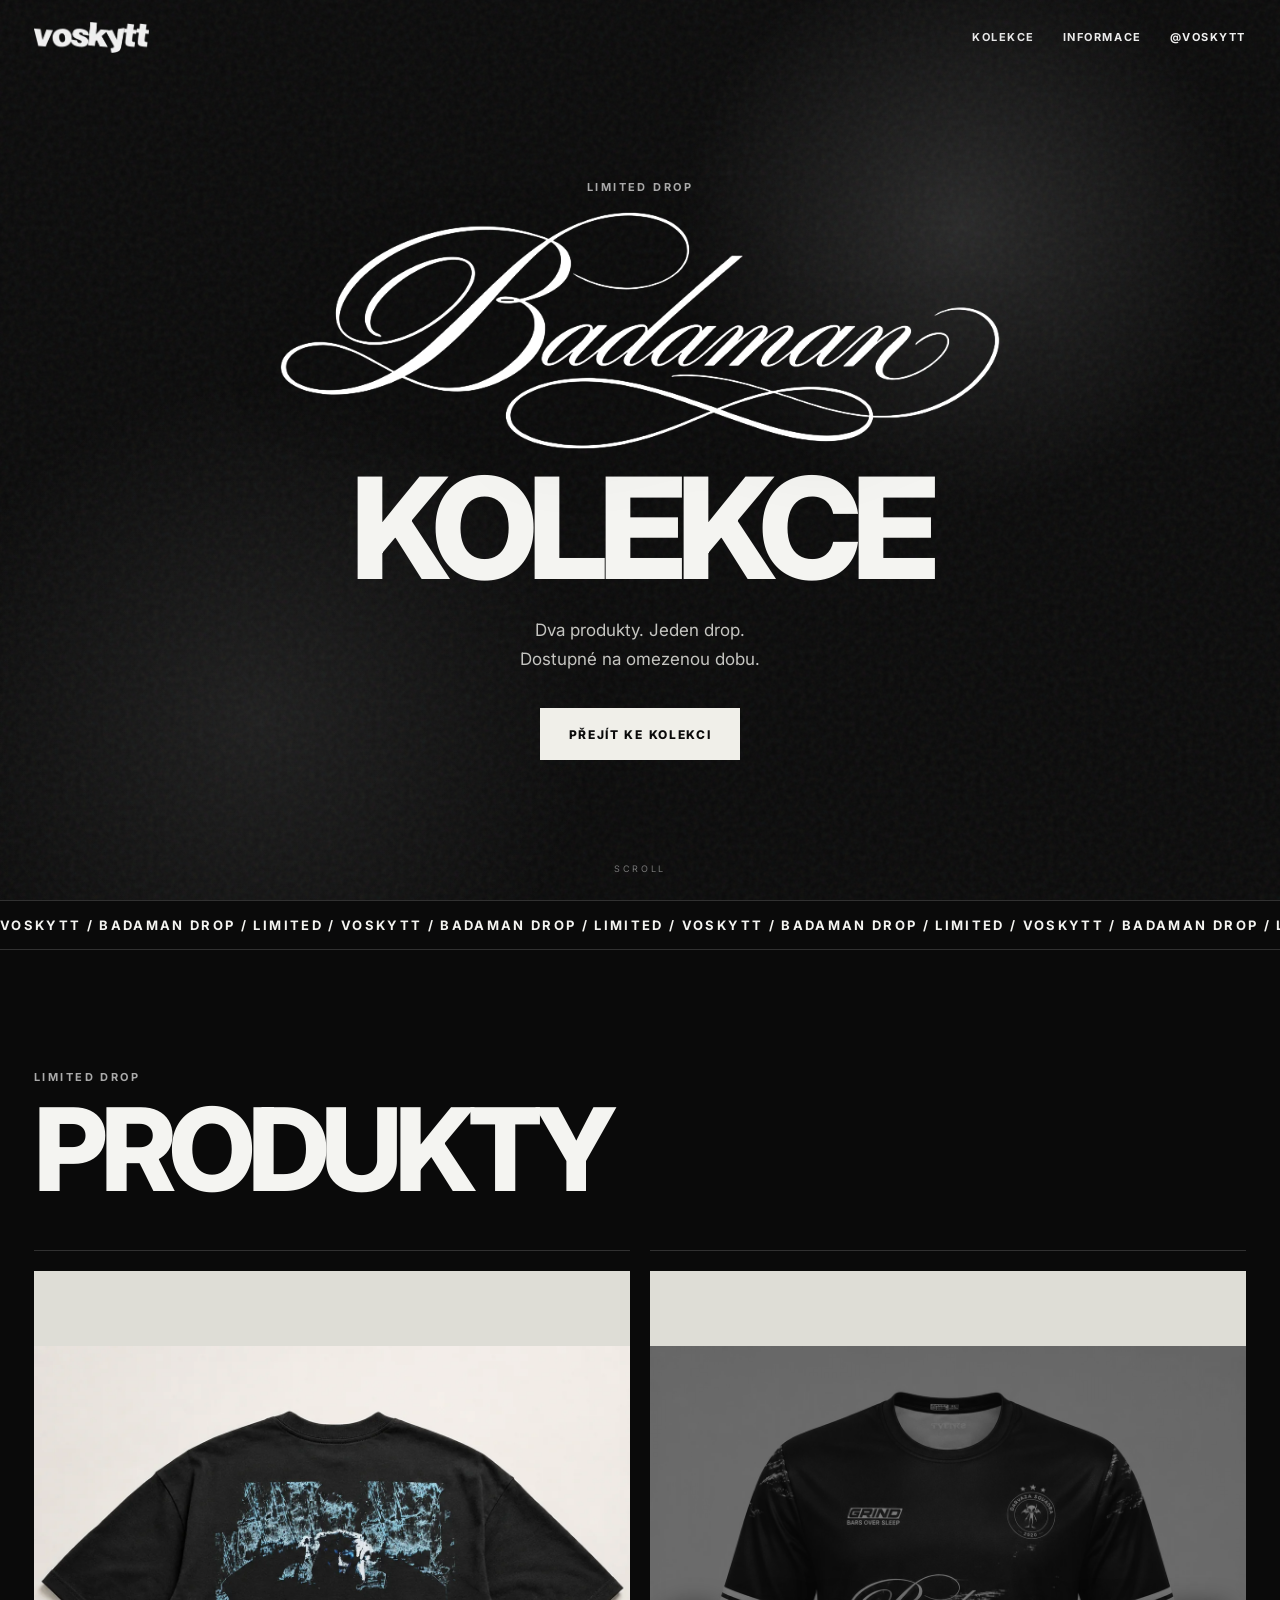
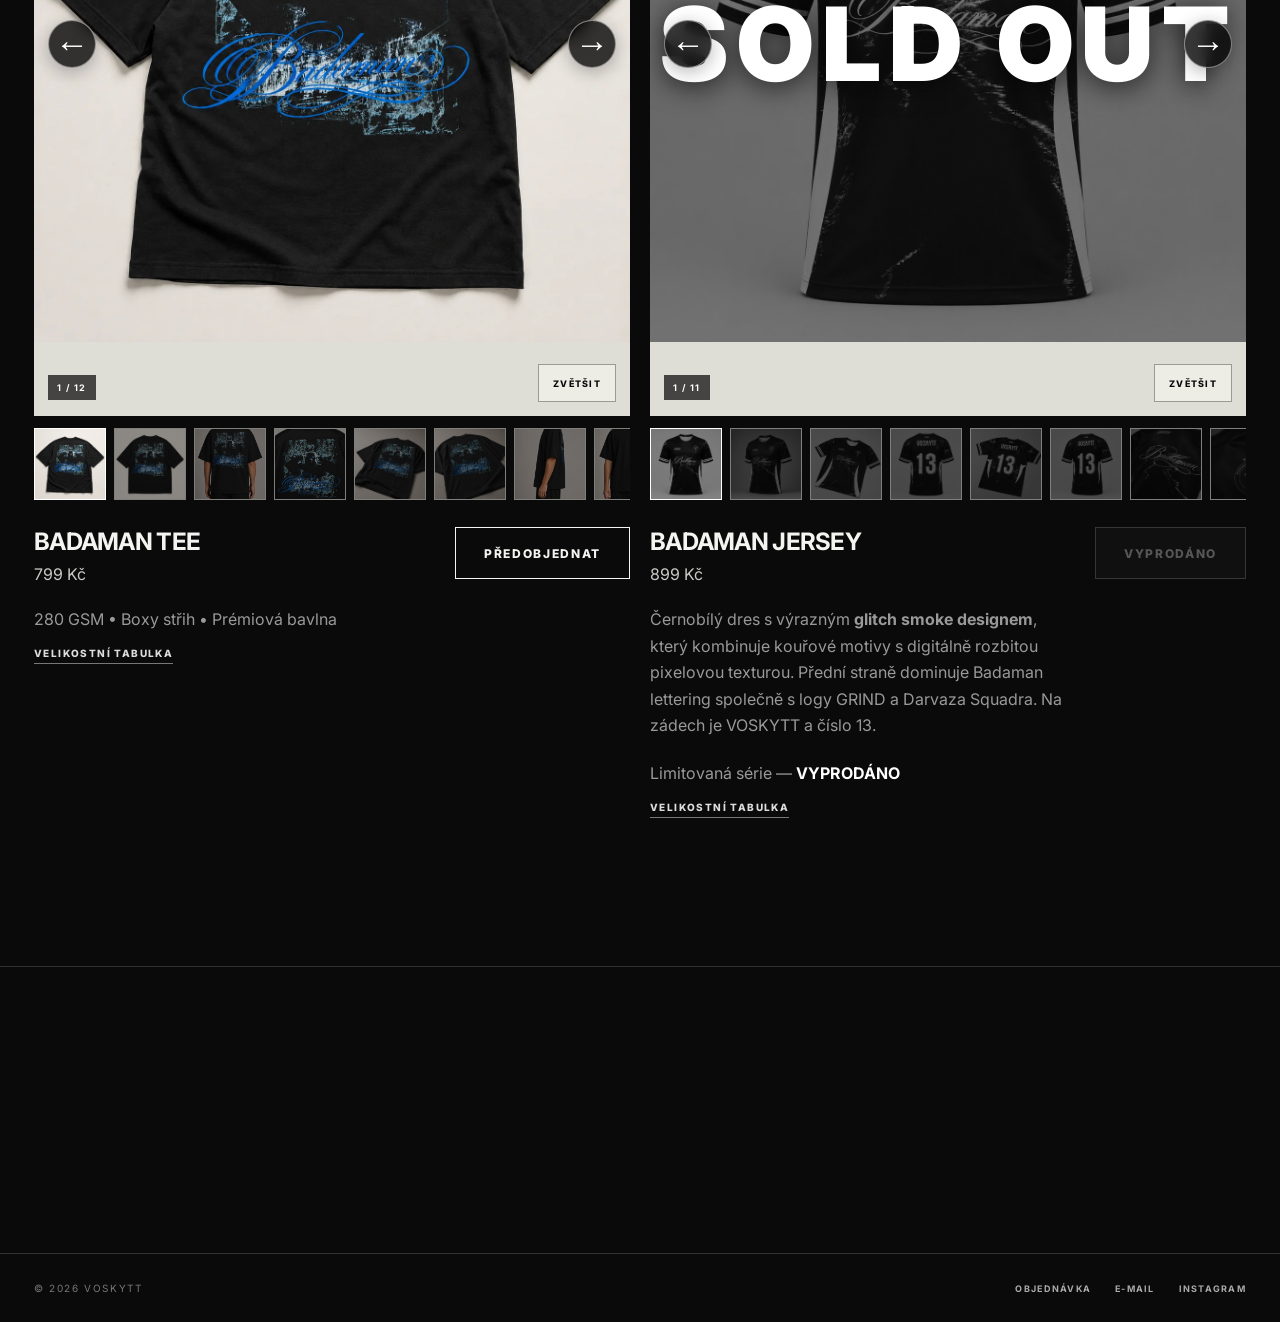
==== commit 7c41e3c9: "Add files via upload" ====
--- a/index.html
+++ b/index.html
@@ -147,9 +147,9 @@
           </div>
         </article>
 
-        <article class="product reveal" data-product="BADAMAN JERSEY" data-price="899">
-          <div class="product-gallery" data-gallery="jersey">
-            <div class="gallery-stage" tabindex="0" aria-label="Galerie BADAMAN JERSEY">
+        <article class="product reveal product-sold-out" data-product="BADAMAN JERSEY" data-price="899">
+          <div class="product-gallery sold-out-gallery" data-gallery="jersey">
+            <div class="gallery-stage sold-out-stage" tabindex="0" aria-label="Galerie BADAMAN JERSEY"><div class="sold-out-overlay" aria-hidden="true">SOLD OUT</div>
               <figure class="gallery-slide is-active" data-index="0"><img src="assets/jersey-01.webp" alt="BADAMAN JERSEY – přední strana, hlavní produktová fotografie" fetchpriority="high"></figure>
               <figure class="gallery-slide" data-index="1"><img src="assets/jersey-02.webp" alt="BADAMAN JERSEY – přední strana z úhlu" loading="lazy"></figure>
               <figure class="gallery-slide" data-index="2"><img src="assets/jersey-03.webp" alt="BADAMAN JERSEY – přední strana položená" loading="lazy"></figure>
@@ -186,9 +186,9 @@
               <p class="price">899 Kč</p>
             </div>
             <p class="product-copy">Černobílý dres s výrazným <strong>glitch smoke designem</strong>, který kombinuje kouřové motivy s digitálně rozbitou pixelovou texturou. Přední straně dominuje Badaman lettering společně s logy GRIND a Darvaza Squadra. Na zádech je VOSKYTT a číslo 13.</p>
-            <p class="product-copy">Pouze 15 kusů celkem • Limitovaná série</p>
+            <p class="product-copy sold-out-copy">Limitovaná série — <strong>VYPRODÁNO</strong></p>
             <button class="size-guide-trigger" type="button" data-modal-target="jersey-size-guide-modal">VELIKOSTNÍ TABULKA</button>
-            <a class="button order-button" href="objednavka.html?produkt=jersey">PŘEDOBJEDNAT</a>
+            <span class="button order-button sold-out-button" aria-disabled="true">VYPRODÁNO</span>
           </div>
         </article>
       </div>
--- a/style-final.css
+++ b/style-final.css
@@ -547,3 +547,40 @@
 }
 .gallery-stage .gallery-arrow:hover { background: #000; }
 @media (max-width: 900px) { .gallery-stage .gallery-arrow { width: 42px; height: 42px; font-size: 30px; } }
+
+
+/* BADAMAN JERSEY — SOLD OUT state */
+.product-sold-out .sold-out-stage .gallery-slide img {
+  filter: grayscale(1) brightness(.50) contrast(.95);
+}
+.product-sold-out .gallery-thumbs img {
+  filter: grayscale(1) brightness(.58);
+}
+.sold-out-overlay {
+  position: absolute;
+  z-index: 10;
+  inset: 0;
+  display: grid;
+  place-items: center;
+  pointer-events: none;
+  color: #fff;
+  font-size: clamp(42px, 8vw, 110px);
+  line-height: .9;
+  font-weight: 900;
+  letter-spacing: .08em;
+  text-shadow: 0 4px 28px rgba(0,0,0,.75);
+}
+.sold-out-copy strong { color: #fff; }
+.sold-out-button {
+  cursor: not-allowed;
+  opacity: .48;
+  border-color: #666;
+  color: #aaa;
+  background: #171717;
+  pointer-events: none;
+}
+.sold-out-button:hover { background: #171717; color: #aaa; }
+.sold-out-order-card { opacity: .68; }
+.sold-out-order-card select { cursor: not-allowed; color: #8b8b87; }
+.sold-out-order-card .order-product-title p strong,
+.sold-out-summary strong { color: #fff; letter-spacing: .06em; }
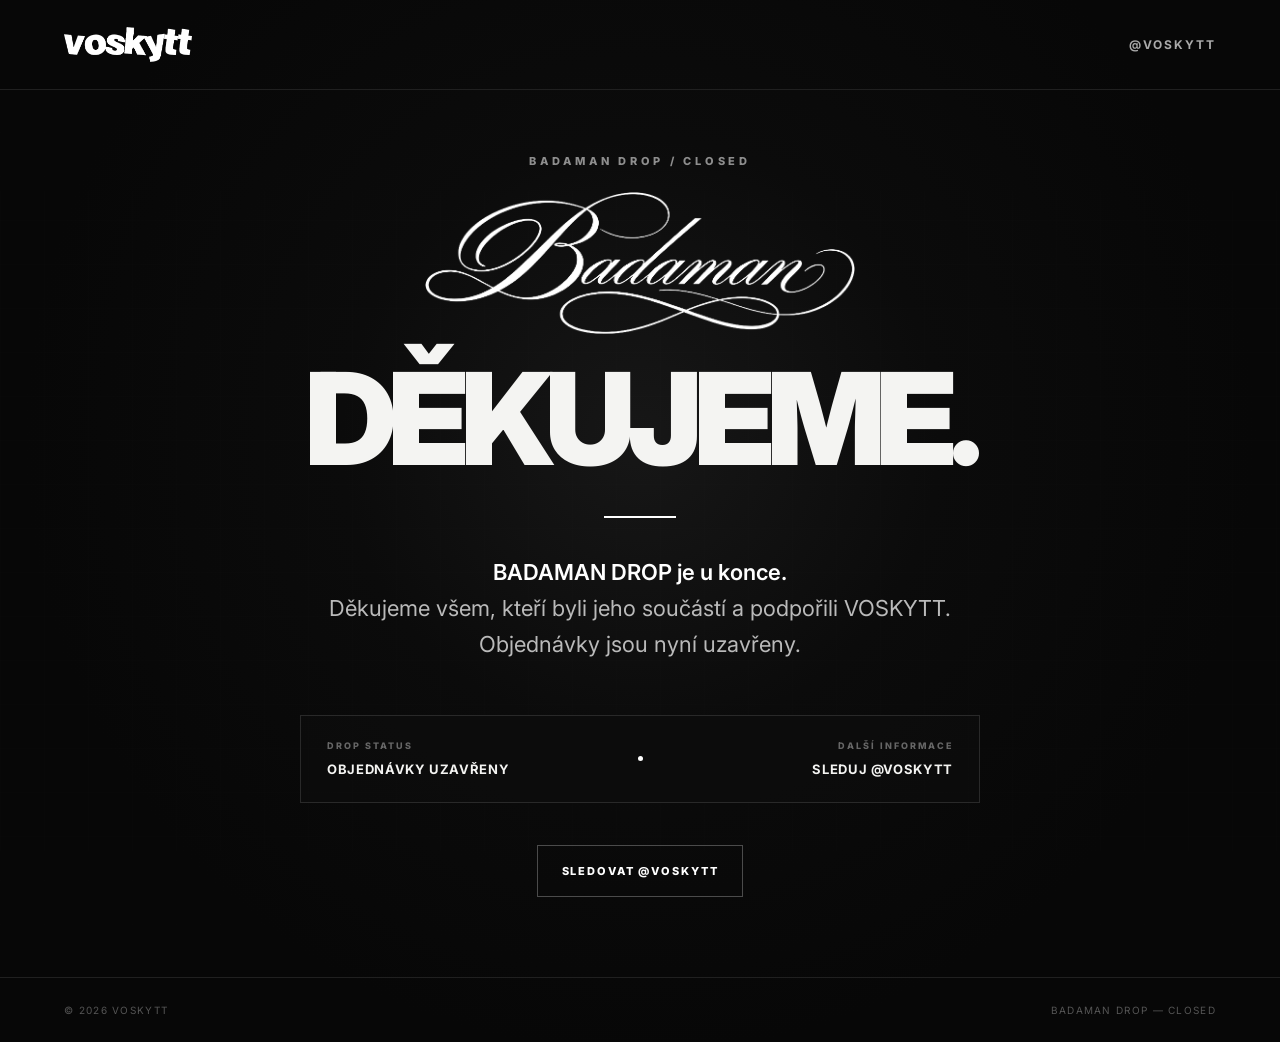
==== commit 5d35ae6c: "Add files via upload" ====
--- a/index.html
+++ b/index.html
@@ -2,259 +2,57 @@
 <html lang="cs">
 <head>
   <meta charset="utf-8">
-  <meta name="viewport" content="width=device-width, initial-scale=1">
-  <meta name="description" content="VOSKYTT — BADAMAN limited drop. BADAMAN TEE a BADAMAN JERSEY.">
-  <meta name="theme-color" content="#0a0a0a">
+  <meta name="viewport" content="width=device-width,initial-scale=1,viewport-fit=cover">
+  <meta name="theme-color" content="#070707">
+  <meta name="description" content="BADAMAN DROP je u konce. Děkujeme všem, kteří byli součástí.">
+  <meta property="og:title" content="VOSKYTT — BADAMAN DROP">
+  <meta property="og:description" content="BADAMAN DROP je u konce. Děkujeme za podporu.">
+  <meta property="og:image" content="https://voskytt.cz/assets/share-preview.jpg">
+  <meta property="og:url" content="https://voskytt.cz/">
+  <meta property="og:type" content="website">
+  <meta name="twitter:card" content="summary_large_image">
   <title>VOSKYTT — BADAMAN DROP</title>
   <link rel="preconnect" href="https://fonts.googleapis.com">
   <link rel="preconnect" href="https://fonts.gstatic.com" crossorigin>
-  <link href="https://fonts.googleapis.com/css2?family=Inter:wght@400;500;600;700;800&display=swap" rel="stylesheet">
-  <link rel="stylesheet" href="style-final.css?v=4">
+  <link href="https://fonts.googleapis.com/css2?family=Inter:wght@400;500;600;700;800;900&display=swap" rel="stylesheet">
+  <style>
+    *{box-sizing:border-box} html,body{margin:0;min-height:100%;background:#070707;color:#f4f4f2;font-family:Inter,Arial,sans-serif}
+    body{min-height:100dvh;overflow-x:hidden}.page{min-height:100dvh;display:flex;flex-direction:column;position:relative;background:radial-gradient(circle at 50% 42%,#171717 0,#0b0b0b 34%,#070707 70%)}
+    .page:before{content:"";position:absolute;inset:0;pointer-events:none;opacity:.18;background-image:linear-gradient(rgba(255,255,255,.025) 1px,transparent 1px),linear-gradient(90deg,rgba(255,255,255,.025) 1px,transparent 1px);background-size:44px 44px;mask-image:linear-gradient(to bottom,transparent,black 20%,black 80%,transparent)}
+    header{height:90px;display:flex;align-items:center;justify-content:space-between;padding:0 clamp(24px,5vw,76px);position:relative;z-index:2;border-bottom:1px solid #202020}
+    header img{display:block;width:128px;height:auto;filter:brightness(0) invert(1)}
+    header a{color:#aaa;text-decoration:none;font-size:12px;font-weight:700;letter-spacing:.16em;text-transform:uppercase;transition:.2s}header a:hover{color:#fff}
+    main{flex:1;display:grid;place-items:center;padding:64px 24px 80px;position:relative;z-index:1}.content{width:min(100%,1040px);text-align:center}
+    .eyebrow{margin:0 0 24px;font-size:11px;font-weight:800;letter-spacing:.34em;color:#8e8e8e}.badaman{display:block;width:min(430px,72vw);max-height:150px;object-fit:contain;margin:0 auto 30px;filter:brightness(0) invert(1)}
+    h1{margin:0;font-size:clamp(54px,10vw,138px);line-height:.86;letter-spacing:-.065em;font-weight:900}.line{width:72px;height:2px;background:#fff;margin:42px auto 36px}.lead{max-width:680px;margin:0 auto;font-size:clamp(17px,2vw,22px);line-height:1.65;color:#bababa}.lead strong{color:#fff;font-weight:600}
+    .status{width:min(100%,680px);margin:52px auto 0;padding:24px 26px;border:1px solid #292929;background:rgba(12,12,12,.75);display:grid;grid-template-columns:1fr auto 1fr;align-items:center;gap:18px;text-align:left}.status-item:last-child{text-align:right}.status small{display:block;margin-bottom:7px;font-size:9px;font-weight:800;letter-spacing:.22em;color:#666}.status strong{font-size:13px;letter-spacing:.05em}.dot{width:5px;height:5px;background:#fff;border-radius:50%}
+    .cta{margin-top:42px;display:inline-flex;align-items:center;justify-content:center;min-width:205px;height:52px;padding:0 24px;border:1px solid #4b4b4b;color:#fff;text-decoration:none;font-size:11px;font-weight:800;letter-spacing:.17em;transition:.25s}.cta:hover{background:#fff;color:#080808;border-color:#fff}
+    footer{position:relative;z-index:2;display:flex;justify-content:space-between;align-items:center;gap:18px;padding:26px clamp(24px,5vw,76px);border-top:1px solid #202020;color:#555;font-size:10px;letter-spacing:.13em}footer a{color:#777;text-decoration:none}
+    @media(max-width:650px){header{height:72px;padding:0 20px}header img{width:105px}main{padding:48px 20px 58px}.eyebrow{margin-bottom:20px}.badaman{margin-bottom:25px}h1{font-size:clamp(52px,18vw,78px)}.line{margin:32px auto 27px}.lead{font-size:16px;line-height:1.65}.status{margin-top:38px;padding:20px;grid-template-columns:1fr;gap:17px}.status-item:last-child{text-align:left}.dot{display:none}.cta{margin-top:30px;width:100%}footer{padding:22px 20px;flex-direction:column;align-items:flex-start;line-height:1.6}}
+  </style>
 </head>
 <body>
-  <header class="site-header">
-    <a class="logo" href="#top" aria-label="VOSKYTT domů">
-      <img src="voskytt-logo.png" alt="VOSKYTT">
-    </a>
-    <nav aria-label="Hlavní navigace">
-      <a href="#shop">KOLEKCE</a>
-      <a href="#info">INFORMACE</a>
-      <a href="https://www.instagram.com/voskytt/" target="_blank" rel="noopener">@VOSKYTT</a>
-    </nav>
+<div class="page">
+  <header>
+    <img src="voskytt-logo.png" alt="VOSKYTT">
+    <a href="https://www.instagram.com/voskytt/" target="_blank" rel="noopener">@VOSKYTT</a>
   </header>
-
-  <main id="top">
-    <section class="hero">
-      <div class="hero-noise"></div>
-      <div class="hero-content reveal">
-        <p class="eyebrow">LIMITED DROP</p>
-        <img class="badaman-hero-logo" src="badaman-logo.png" alt="Badaman">
-        <h1>KOLEKCE</h1>
-        <p class="hero-copy">
-          Dva produkty. Jeden drop.<br>
-          Dostupné na omezenou dobu.
-        </p>
-        <a class="button button-light" href="#shop">PŘEJÍT KE KOLEKCI</a>
+  <main>
+    <div class="content">
+      <p class="eyebrow">BADAMAN DROP / CLOSED</p>
+      <img class="badaman" src="badaman-logo.png" alt="Badaman">
+      <h1>DĚKUJEME.</h1>
+      <div class="line"></div>
+      <p class="lead"><strong>BADAMAN DROP je u konce.</strong><br>Děkujeme všem, kteří byli jeho součástí a podpořili VOSKYTT. Objednávky jsou nyní uzavřeny.</p>
+      <div class="status">
+        <div class="status-item"><small>DROP STATUS</small><strong>OBJEDNÁVKY UZAVŘENY</strong></div>
+        <span class="dot"></span>
+        <div class="status-item"><small>DALŠÍ INFORMACE</small><strong>SLEDUJ @VOSKYTT</strong></div>
       </div>
-      <div class="scroll-indicator">SCROLL</div>
-    </section>
-
-    <section class="marquee" aria-hidden="true">
-      <div class="marquee-track">
-        <span>VOSKYTT / BADAMAN DROP / LIMITED / VOSKYTT / BADAMAN DROP / LIMITED /&nbsp;</span>
-        <span>VOSKYTT / BADAMAN DROP / LIMITED / VOSKYTT / BADAMAN DROP / LIMITED /&nbsp;</span>
-      </div>
-    </section>
-
-    <section class="shop" id="shop">
-      <div class="section-heading reveal">
-        <p class="eyebrow">LIMITED DROP</p>
-        <h2>PRODUKTY</h2>
-      </div>
-
-      <div class="products">
-        <article class="product reveal" data-product="BADAMAN TEE" data-price="799">
-          <div class="product-gallery" data-gallery="tee">
-            <div class="gallery-stage" tabindex="0" aria-label="Galerie BADAMAN TEE">
-              <figure class="gallery-slide is-active" data-index="0">
-                <img src="assets/tee-01.webp" alt="Zadní strana trička" fetchpriority="high">
-              </figure>
-              <figure class="gallery-slide" data-index="1">
-                <img src="assets/tee-02.webp" alt="Zadní strana trička – rovný pohled" loading="lazy">
-              </figure>
-              <figure class="gallery-slide" data-index="2">
-                <img src="assets/tee-03.webp" alt="Tričko na postavě – zadní strana" loading="lazy">
-              </figure>
-              <figure class="gallery-slide" data-index="3">
-                <img src="assets/tee-04.webp" alt="Detail zadního potisku" loading="lazy">
-              </figure>
-              <figure class="gallery-slide" data-index="4">
-                <img src="assets/tee-05.webp" alt="Detail trička – zadní potisk" loading="lazy">
-              </figure>
-              <figure class="gallery-slide" data-index="5">
-                <img src="assets/tee-06.webp" alt="Detail trička – zadní potisk zblízka" loading="lazy">
-              </figure>
-              <figure class="gallery-slide" data-index="6">
-                <img src="assets/tee-07.webp" alt="Tričko na postavě – boční pohled" loading="lazy">
-              </figure>
-              <figure class="gallery-slide" data-index="7">
-                <img src="assets/tee-08.webp" alt="Tričko na postavě – přední strana" loading="lazy">
-              </figure>
-              <figure class="gallery-slide" data-index="8">
-                <img src="assets/tee-09.webp" alt="Přední strana trička – produktová fotografie" loading="lazy">
-              </figure>
-              <figure class="gallery-slide" data-index="9">
-                <img src="assets/tee-10.webp" alt="Přední strana trička – rovný pohled" loading="lazy">
-              </figure>
-              <figure class="gallery-slide" data-index="10">
-                <img src="assets/tee-11.webp" alt="Detail loga na hrudi" loading="lazy">
-              </figure>
-              <figure class="gallery-slide" data-index="11">
-                <img src="assets/tee-12.webp" alt="Detail límce a předního loga" loading="lazy">
-              </figure>
-              <button class="gallery-arrow gallery-prev" type="button" aria-label="Předchozí fotografie">←</button>
-              <button class="gallery-arrow gallery-next" type="button" aria-label="Další fotografie">→</button>
-              <button class="gallery-zoom" type="button" aria-label="Zvětšit fotografii">ZVĚTŠIT</button>
-              <div class="gallery-counter" aria-live="polite">1 / 12</div>
-            </div>
-            <div class="gallery-thumbs" aria-label="Náhledy fotografií">
-              <button class="gallery-thumb is-active" type="button" data-index="0" aria-label="Zobrazit fotografii 1">
-                <img src="assets/tee-01.webp" alt="" loading="lazy">
-              </button>
-              <button class="gallery-thumb" type="button" data-index="1" aria-label="Zobrazit fotografii 2">
-                <img src="assets/tee-02.webp" alt="" loading="lazy">
-              </button>
-              <button class="gallery-thumb" type="button" data-index="2" aria-label="Zobrazit fotografii 3">
-                <img src="assets/tee-03.webp" alt="" loading="lazy">
-              </button>
-              <button class="gallery-thumb" type="button" data-index="3" aria-label="Zobrazit fotografii 4">
-                <img src="assets/tee-04.webp" alt="" loading="lazy">
-              </button>
-              <button class="gallery-thumb" type="button" data-index="4" aria-label="Zobrazit fotografii 5">
-                <img src="assets/tee-05.webp" alt="" loading="lazy">
-              </button>
-              <button class="gallery-thumb" type="button" data-index="5" aria-label="Zobrazit fotografii 6">
-                <img src="assets/tee-06.webp" alt="" loading="lazy">
-              </button>
-              <button class="gallery-thumb" type="button" data-index="6" aria-label="Zobrazit fotografii 7">
-                <img src="assets/tee-07.webp" alt="" loading="lazy">
-              </button>
-              <button class="gallery-thumb" type="button" data-index="7" aria-label="Zobrazit fotografii 8">
-                <img src="assets/tee-08.webp" alt="" loading="lazy">
-              </button>
-              <button class="gallery-thumb" type="button" data-index="8" aria-label="Zobrazit fotografii 9">
-                <img src="assets/tee-09.webp" alt="" loading="lazy">
-              </button>
-              <button class="gallery-thumb" type="button" data-index="9" aria-label="Zobrazit fotografii 10">
-                <img src="assets/tee-10.webp" alt="" loading="lazy">
-              </button>
-              <button class="gallery-thumb" type="button" data-index="10" aria-label="Zobrazit fotografii 11">
-                <img src="assets/tee-11.webp" alt="" loading="lazy">
-              </button>
-              <button class="gallery-thumb" type="button" data-index="11" aria-label="Zobrazit fotografii 12">
-                <img src="assets/tee-12.webp" alt="" loading="lazy">
-              </button>
-            </div>
-          </div>
-          <div class="product-details">
-            <div>
-              <h3>BADAMAN TEE</h3>
-              <p class="price">799 Kč</p>
-            </div>
-            <p class="product-copy">280 GSM • Boxy střih • Prémiová bavlna</p>
-            <button class="size-guide-trigger" type="button" data-modal-target="tee-size-guide-modal">VELIKOSTNÍ TABULKA</button>
-            <a class="button order-button" href="objednavka.html?produkt=tee">PŘEDOBJEDNAT</a>
-          </div>
-        </article>
-
-        <article class="product reveal product-sold-out" data-product="BADAMAN JERSEY" data-price="899">
-          <div class="product-gallery sold-out-gallery" data-gallery="jersey">
-            <div class="gallery-stage sold-out-stage" tabindex="0" aria-label="Galerie BADAMAN JERSEY"><div class="sold-out-overlay" aria-hidden="true">SOLD OUT</div>
-              <figure class="gallery-slide is-active" data-index="0"><img src="assets/jersey-01.webp" alt="BADAMAN JERSEY – přední strana, hlavní produktová fotografie" fetchpriority="high"></figure>
-              <figure class="gallery-slide" data-index="1"><img src="assets/jersey-02.webp" alt="BADAMAN JERSEY – přední strana z úhlu" loading="lazy"></figure>
-              <figure class="gallery-slide" data-index="2"><img src="assets/jersey-03.webp" alt="BADAMAN JERSEY – přední strana položená" loading="lazy"></figure>
-              <figure class="gallery-slide" data-index="3"><img src="assets/jersey-04.webp" alt="BADAMAN JERSEY – zadní strana" loading="lazy"></figure>
-              <figure class="gallery-slide" data-index="4"><img src="assets/jersey-05.webp" alt="BADAMAN JERSEY – zadní strana položená" loading="lazy"></figure>
-              <figure class="gallery-slide" data-index="5"><img src="assets/jersey-06.webp" alt="BADAMAN JERSEY – zadní strana z úhlu" loading="lazy"></figure>
-              <figure class="gallery-slide" data-index="6"><img src="assets/jersey-07.webp" alt="BADAMAN JERSEY – detail Badaman letteringu a materiálu" loading="lazy"></figure>
-              <figure class="gallery-slide" data-index="7"><img src="assets/jersey-08.webp" alt="BADAMAN JERSEY – detail znaku Darvaza Squadra" loading="lazy"></figure>
-              <figure class="gallery-slide" data-index="8"><img src="assets/jersey-09.webp" alt="BADAMAN JERSEY – detail loga GRIND a materiálu" loading="lazy"></figure>
-              <figure class="gallery-slide" data-index="9"><img src="assets/jersey-10.webp" alt="BADAMAN JERSEY – přední strana na postavě" loading="lazy"></figure>
-              <figure class="gallery-slide" data-index="10"><img src="assets/jersey-11.webp" alt="BADAMAN JERSEY – zadní strana na postavě" loading="lazy"></figure>
-              <button class="gallery-arrow gallery-prev" type="button" aria-label="Předchozí fotografie">←</button>
-              <button class="gallery-arrow gallery-next" type="button" aria-label="Další fotografie">→</button>
-              <button class="gallery-zoom" type="button" aria-label="Zvětšit fotografii">ZVĚTŠIT</button>
-              <div class="gallery-counter" aria-live="polite">1 / 11</div>
-            </div>
-            <div class="gallery-thumbs" aria-label="Náhledy fotografií">
-              <button class="gallery-thumb is-active" type="button" data-index="0" aria-label="Zobrazit fotografii 1"><img src="assets/jersey-01.webp" alt="" loading="lazy"></button>
-              <button class="gallery-thumb" type="button" data-index="1" aria-label="Zobrazit fotografii 2"><img src="assets/jersey-02.webp" alt="" loading="lazy"></button>
-              <button class="gallery-thumb" type="button" data-index="2" aria-label="Zobrazit fotografii 3"><img src="assets/jersey-03.webp" alt="" loading="lazy"></button>
-              <button class="gallery-thumb" type="button" data-index="3" aria-label="Zobrazit fotografii 4"><img src="assets/jersey-04.webp" alt="" loading="lazy"></button>
-              <button class="gallery-thumb" type="button" data-index="4" aria-label="Zobrazit fotografii 5"><img src="assets/jersey-05.webp" alt="" loading="lazy"></button>
-              <button class="gallery-thumb" type="button" data-index="5" aria-label="Zobrazit fotografii 6"><img src="assets/jersey-06.webp" alt="" loading="lazy"></button>
-              <button class="gallery-thumb" type="button" data-index="6" aria-label="Zobrazit fotografii 7"><img src="assets/jersey-07.webp" alt="" loading="lazy"></button>
-              <button class="gallery-thumb" type="button" data-index="7" aria-label="Zobrazit fotografii 8"><img src="assets/jersey-08.webp" alt="" loading="lazy"></button>
-              <button class="gallery-thumb" type="button" data-index="8" aria-label="Zobrazit fotografii 9"><img src="assets/jersey-09.webp" alt="" loading="lazy"></button>
-              <button class="gallery-thumb" type="button" data-index="9" aria-label="Zobrazit fotografii 10"><img src="assets/jersey-10.webp" alt="" loading="lazy"></button>
-              <button class="gallery-thumb" type="button" data-index="10" aria-label="Zobrazit fotografii 11"><img src="assets/jersey-11.webp" alt="" loading="lazy"></button>
-            </div>
-          </div>
-          <div class="product-details">
-            <div>
-              <h3>BADAMAN JERSEY</h3>
-              <p class="price">899 Kč</p>
-            </div>
-            <p class="product-copy">Černobílý dres s výrazným <strong>glitch smoke designem</strong>, který kombinuje kouřové motivy s digitálně rozbitou pixelovou texturou. Přední straně dominuje Badaman lettering společně s logy GRIND a Darvaza Squadra. Na zádech je VOSKYTT a číslo 13.</p>
-            <p class="product-copy sold-out-copy">Limitovaná série — <strong>VYPRODÁNO</strong></p>
-            <button class="size-guide-trigger" type="button" data-modal-target="jersey-size-guide-modal">VELIKOSTNÍ TABULKA</button>
-            <span class="button order-button sold-out-button" aria-disabled="true">VYPRODÁNO</span>
-          </div>
-        </article>
-      </div>
-    </section>
-
-    <section class="info" id="info">
-      <div class="info-grid">
-        <div class="reveal">
-          <p class="eyebrow">DOPRAVA</p>
-          <h3>ZÁSILKOVNA</h3>
-          <p>Česko a Slovensko. Doprava stojí 89 Kč za objednávku.</p>
-        </div>
-        <div class="reveal">
-          <p class="eyebrow">PLATBA</p>
-          <h3>BANKOVNÍ PŘEVOD</h3>
-          <p>Po přijetí objednávky ti zašleme platební údaje e-mailem.</p>
-        </div>
-        <div class="reveal">
-          <p class="eyebrow">DODÁNÍ</p>
-          <h3>PŘEDOBJEDNÁVKA</h3>
-          <p>TEE přibližně 2–3 týdny. JERSEY přibližně 4–6 týdnů po ukončení dropu.</p>
-        </div>
-      </div>
-    </section>
+      <a class="cta" href="https://www.instagram.com/voskytt/" target="_blank" rel="noopener">SLEDOVAT @VOSKYTT</a>
+    </div>
   </main>
-
-  <footer>
-    <span>© <span id="year"></span> VOSKYTT</span>
-    <div class="footer-links">
-      <a href="objednavka.html">OBJEDNÁVKA</a>
-      <a href="mailto:voskytt@icloud.com">E-MAIL</a>
-      <a href="https://www.instagram.com/voskytt/" target="_blank" rel="noopener">INSTAGRAM</a>
-    </div>
-  </footer>
-
-
-  <div class="modal" id="tee-size-guide-modal" aria-hidden="true" role="dialog" aria-modal="true" aria-labelledby="size-guide-title">
-    <div class="modal-backdrop" data-modal-close></div>
-    <div class="modal-panel">
-      <button class="modal-close" type="button" data-modal-close aria-label="Zavřít">×</button>
-      <p class="eyebrow">BADAMAN TEE</p>
-      <h2 id="size-guide-title">VELIKOSTNÍ TABULKA</h2>
-      <img src="assets/tee-size-guide.webp" alt="Velikostní tabulka BADAMAN TEE v centimetrech">
-      <p class="modal-note">Rozměry jsou uvedené v centimetrech. Pro správnou volbu doporučujeme porovnat rozměry s tričkem, které ti dobře sedí.</p>
-    </div>
-  </div>
-
-  <div class="modal" id="jersey-size-guide-modal" aria-hidden="true" role="dialog" aria-modal="true" aria-labelledby="jersey-size-guide-title">
-    <div class="modal-backdrop" data-modal-close></div>
-    <div class="modal-panel">
-      <button class="modal-close" type="button" data-modal-close aria-label="Zavřít">×</button>
-      <p class="eyebrow">BADAMAN JERSEY</p>
-      <h2 id="jersey-size-guide-title">VELIKOSTNÍ TABULKA</h2>
-      <img src="assets/jersey-size-guide.webp" alt="Velikostní tabulka BADAMAN JERSEY v centimetrech">
-      <p class="modal-note">Rozměry jsou uvedené v centimetrech. Tolerance při výrobě je přibližně ± 2 cm.</p>
-    </div>
-  </div>
-
-  <div class="lightbox" id="gallery-lightbox" aria-hidden="true" role="dialog" aria-modal="true" aria-label="Zvětšená fotografie produktu">
-    <button class="lightbox-close" type="button" aria-label="Zavřít">×</button>
-    <button class="lightbox-arrow lightbox-prev" type="button" aria-label="Předchozí fotografie">←</button>
-    <img src="" alt="">
-    <button class="lightbox-arrow lightbox-next" type="button" aria-label="Další fotografie">→</button>
-    <div class="lightbox-counter"></div>
-  </div>
-
-  <script src="script-final.js?v=4"></script>
+  <footer><span>© 2026 VOSKYTT</span><span>BADAMAN DROP — CLOSED</span></footer>
+</div>
 </body>
 </html>
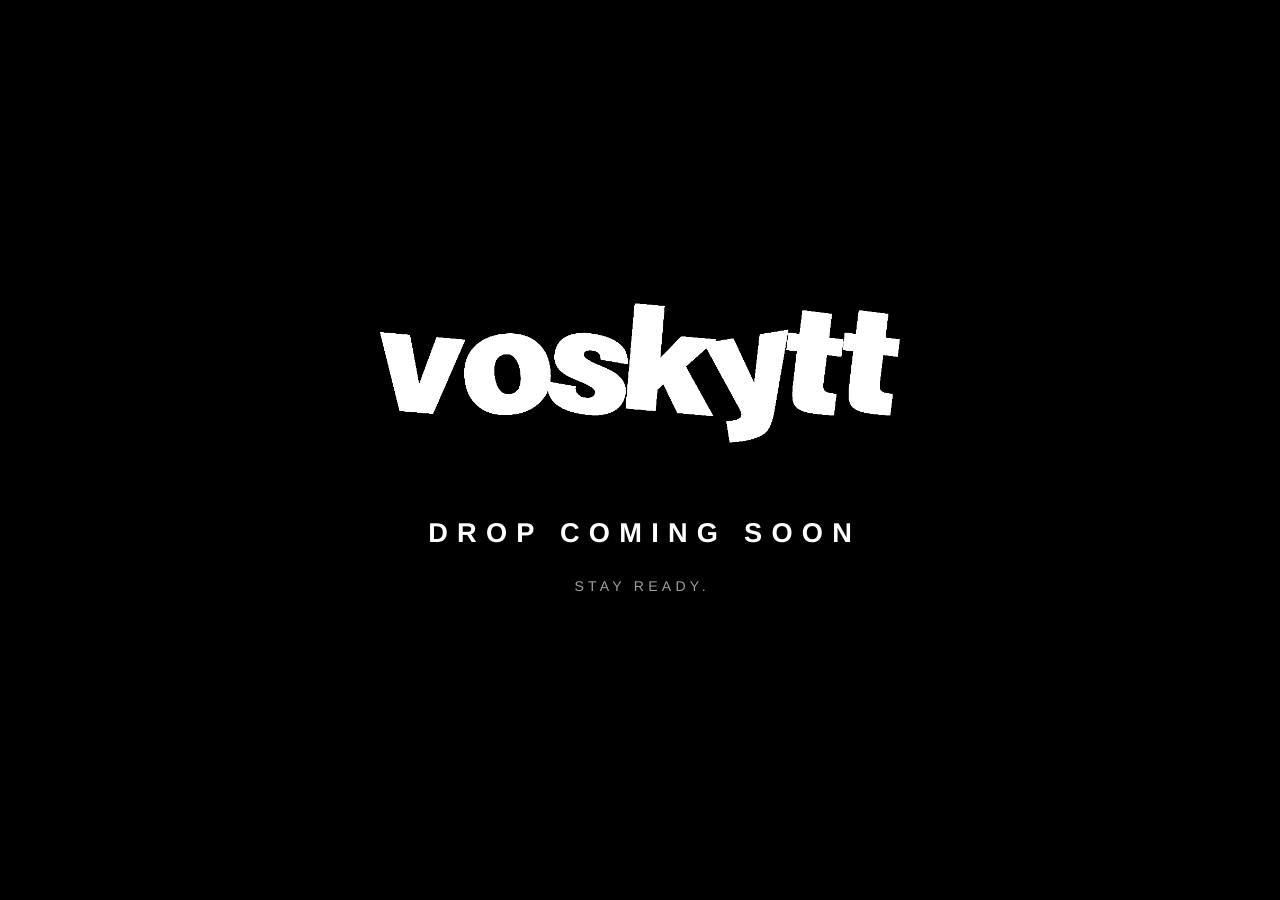
==== commit 1d1d5038: "Add files via upload" ====
--- a/index.html
+++ b/index.html
@@ -2,57 +2,95 @@
 <html lang="cs">
 <head>
   <meta charset="utf-8">
-  <meta name="viewport" content="width=device-width,initial-scale=1,viewport-fit=cover">
-  <meta name="theme-color" content="#070707">
-  <meta name="description" content="BADAMAN DROP je u konce. Děkujeme všem, kteří byli součástí.">
-  <meta property="og:title" content="VOSKYTT — BADAMAN DROP">
-  <meta property="og:description" content="BADAMAN DROP je u konce. Děkujeme za podporu.">
-  <meta property="og:image" content="https://voskytt.cz/assets/share-preview.jpg">
-  <meta property="og:url" content="https://voskytt.cz/">
-  <meta property="og:type" content="website">
-  <meta name="twitter:card" content="summary_large_image">
-  <title>VOSKYTT — BADAMAN DROP</title>
-  <link rel="preconnect" href="https://fonts.googleapis.com">
-  <link rel="preconnect" href="https://fonts.gstatic.com" crossorigin>
-  <link href="https://fonts.googleapis.com/css2?family=Inter:wght@400;500;600;700;800;900&display=swap" rel="stylesheet">
+  <meta name="viewport" content="width=device-width, initial-scale=1">
+  <meta name="theme-color" content="#000000">
+  <meta name="description" content="VOSKYTT — BADAMAN DROP COMING SOON.">
+  <title>VOSKYTT — Drop Coming Soon</title>
+  <link rel="icon" type="image/png" href="voskytt-logo.png">
   <style>
-    *{box-sizing:border-box} html,body{margin:0;min-height:100%;background:#070707;color:#f4f4f2;font-family:Inter,Arial,sans-serif}
-    body{min-height:100dvh;overflow-x:hidden}.page{min-height:100dvh;display:flex;flex-direction:column;position:relative;background:radial-gradient(circle at 50% 42%,#171717 0,#0b0b0b 34%,#070707 70%)}
-    .page:before{content:"";position:absolute;inset:0;pointer-events:none;opacity:.18;background-image:linear-gradient(rgba(255,255,255,.025) 1px,transparent 1px),linear-gradient(90deg,rgba(255,255,255,.025) 1px,transparent 1px);background-size:44px 44px;mask-image:linear-gradient(to bottom,transparent,black 20%,black 80%,transparent)}
-    header{height:90px;display:flex;align-items:center;justify-content:space-between;padding:0 clamp(24px,5vw,76px);position:relative;z-index:2;border-bottom:1px solid #202020}
-    header img{display:block;width:128px;height:auto;filter:brightness(0) invert(1)}
-    header a{color:#aaa;text-decoration:none;font-size:12px;font-weight:700;letter-spacing:.16em;text-transform:uppercase;transition:.2s}header a:hover{color:#fff}
-    main{flex:1;display:grid;place-items:center;padding:64px 24px 80px;position:relative;z-index:1}.content{width:min(100%,1040px);text-align:center}
-    .eyebrow{margin:0 0 24px;font-size:11px;font-weight:800;letter-spacing:.34em;color:#8e8e8e}.badaman{display:block;width:min(430px,72vw);max-height:150px;object-fit:contain;margin:0 auto 30px;filter:brightness(0) invert(1)}
-    h1{margin:0;font-size:clamp(54px,10vw,138px);line-height:.86;letter-spacing:-.065em;font-weight:900}.line{width:72px;height:2px;background:#fff;margin:42px auto 36px}.lead{max-width:680px;margin:0 auto;font-size:clamp(17px,2vw,22px);line-height:1.65;color:#bababa}.lead strong{color:#fff;font-weight:600}
-    .status{width:min(100%,680px);margin:52px auto 0;padding:24px 26px;border:1px solid #292929;background:rgba(12,12,12,.75);display:grid;grid-template-columns:1fr auto 1fr;align-items:center;gap:18px;text-align:left}.status-item:last-child{text-align:right}.status small{display:block;margin-bottom:7px;font-size:9px;font-weight:800;letter-spacing:.22em;color:#666}.status strong{font-size:13px;letter-spacing:.05em}.dot{width:5px;height:5px;background:#fff;border-radius:50%}
-    .cta{margin-top:42px;display:inline-flex;align-items:center;justify-content:center;min-width:205px;height:52px;padding:0 24px;border:1px solid #4b4b4b;color:#fff;text-decoration:none;font-size:11px;font-weight:800;letter-spacing:.17em;transition:.25s}.cta:hover{background:#fff;color:#080808;border-color:#fff}
-    footer{position:relative;z-index:2;display:flex;justify-content:space-between;align-items:center;gap:18px;padding:26px clamp(24px,5vw,76px);border-top:1px solid #202020;color:#555;font-size:10px;letter-spacing:.13em}footer a{color:#777;text-decoration:none}
-    @media(max-width:650px){header{height:72px;padding:0 20px}header img{width:105px}main{padding:48px 20px 58px}.eyebrow{margin-bottom:20px}.badaman{margin-bottom:25px}h1{font-size:clamp(52px,18vw,78px)}.line{margin:32px auto 27px}.lead{font-size:16px;line-height:1.65}.status{margin-top:38px;padding:20px;grid-template-columns:1fr;gap:17px}.status-item:last-child{text-align:left}.dot{display:none}.cta{margin-top:30px;width:100%}footer{padding:22px 20px;flex-direction:column;align-items:flex-start;line-height:1.6}}
+    :root {
+      color-scheme: dark;
+      --bg: #000;
+      --text: #fff;
+      --muted: rgba(255,255,255,.62);
+    }
+
+    * { box-sizing: border-box; }
+
+    html, body { width: 100%; min-height: 100%; }
+
+    body {
+      margin: 0;
+      min-height: 100svh;
+      overflow: hidden;
+      display: grid;
+      place-items: center;
+      background: var(--bg);
+      color: var(--text);
+      font-family: Arial, Helvetica, sans-serif;
+      -webkit-font-smoothing: antialiased;
+      text-rendering: geometricPrecision;
+    }
+
+    main {
+      width: min(90vw, 900px);
+      padding: 36px 20px;
+      text-align: center;
+      animation: reveal 1.15s cubic-bezier(.2,.7,.2,1) both;
+    }
+
+    .logo {
+      display: block;
+      width: clamp(230px, 42vw, 520px);
+      height: auto;
+      margin: 0 auto clamp(52px, 8vh, 96px);
+      user-select: none;
+      -webkit-user-drag: none;
+    }
+
+    h1 {
+      margin: 0;
+      font-size: clamp(1.1rem, 2.2vw, 1.7rem);
+      font-weight: 600;
+      letter-spacing: .34em;
+      line-height: 1.35;
+      text-transform: uppercase;
+      padding-left: .34em;
+    }
+
+    p {
+      margin: 24px 0 0;
+      color: var(--muted);
+      font-size: clamp(.72rem, 1.2vw, .88rem);
+      font-weight: 400;
+      letter-spacing: .3em;
+      line-height: 1.5;
+      text-transform: uppercase;
+      padding-left: .3em;
+    }
+
+    @keyframes reveal {
+      from { opacity: 0; transform: translateY(10px); }
+      to { opacity: 1; transform: translateY(0); }
+    }
+
+    @media (max-width: 520px) {
+      main { padding-inline: 14px; }
+      .logo { width: min(78vw, 360px); margin-bottom: 58px; }
+      h1 { letter-spacing: .22em; padding-left: .22em; }
+      p { letter-spacing: .24em; padding-left: .24em; }
+    }
+
+    @media (prefers-reduced-motion: reduce) {
+      main { animation: none; }
+    }
   </style>
 </head>
 <body>
-<div class="page">
-  <header>
-    <img src="voskytt-logo.png" alt="VOSKYTT">
-    <a href="https://www.instagram.com/voskytt/" target="_blank" rel="noopener">@VOSKYTT</a>
-  </header>
-  <main>
-    <div class="content">
-      <p class="eyebrow">BADAMAN DROP / CLOSED</p>
-      <img class="badaman" src="badaman-logo.png" alt="Badaman">
-      <h1>DĚKUJEME.</h1>
-      <div class="line"></div>
-      <p class="lead"><strong>BADAMAN DROP je u konce.</strong><br>Děkujeme všem, kteří byli jeho součástí a podpořili VOSKYTT. Objednávky jsou nyní uzavřeny.</p>
-      <div class="status">
-        <div class="status-item"><small>DROP STATUS</small><strong>OBJEDNÁVKY UZAVŘENY</strong></div>
-        <span class="dot"></span>
-        <div class="status-item"><small>DALŠÍ INFORMACE</small><strong>SLEDUJ @VOSKYTT</strong></div>
-      </div>
-      <a class="cta" href="https://www.instagram.com/voskytt/" target="_blank" rel="noopener">SLEDOVAT @VOSKYTT</a>
-    </div>
+  <main aria-label="VOSKYTT coming soon">
+    <img class="logo" src="voskytt-logo.png" alt="VOSKYTT">
+    <h1>Drop Coming Soon</h1>
+    <p>Stay Ready.</p>
   </main>
-  <footer><span>© 2026 VOSKYTT</span><span>BADAMAN DROP — CLOSED</span></footer>
-</div>
 </body>
 </html>
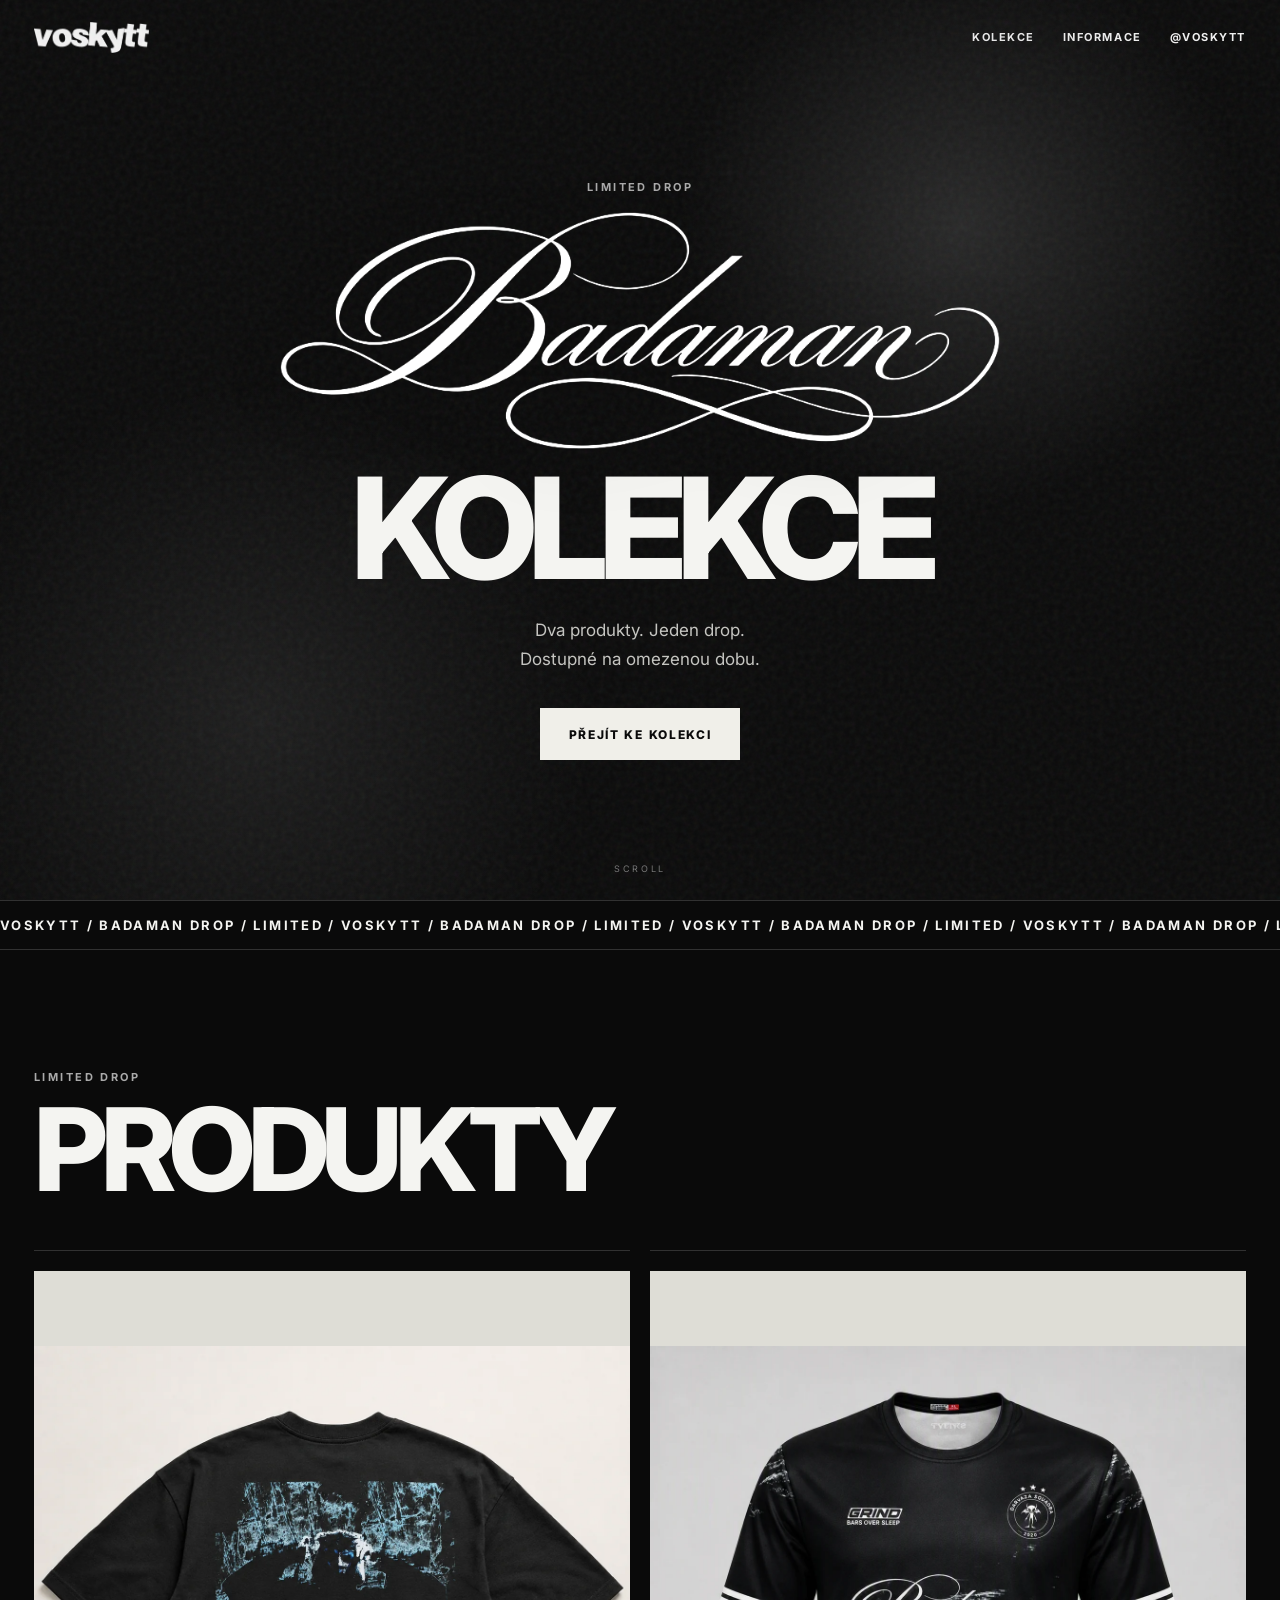
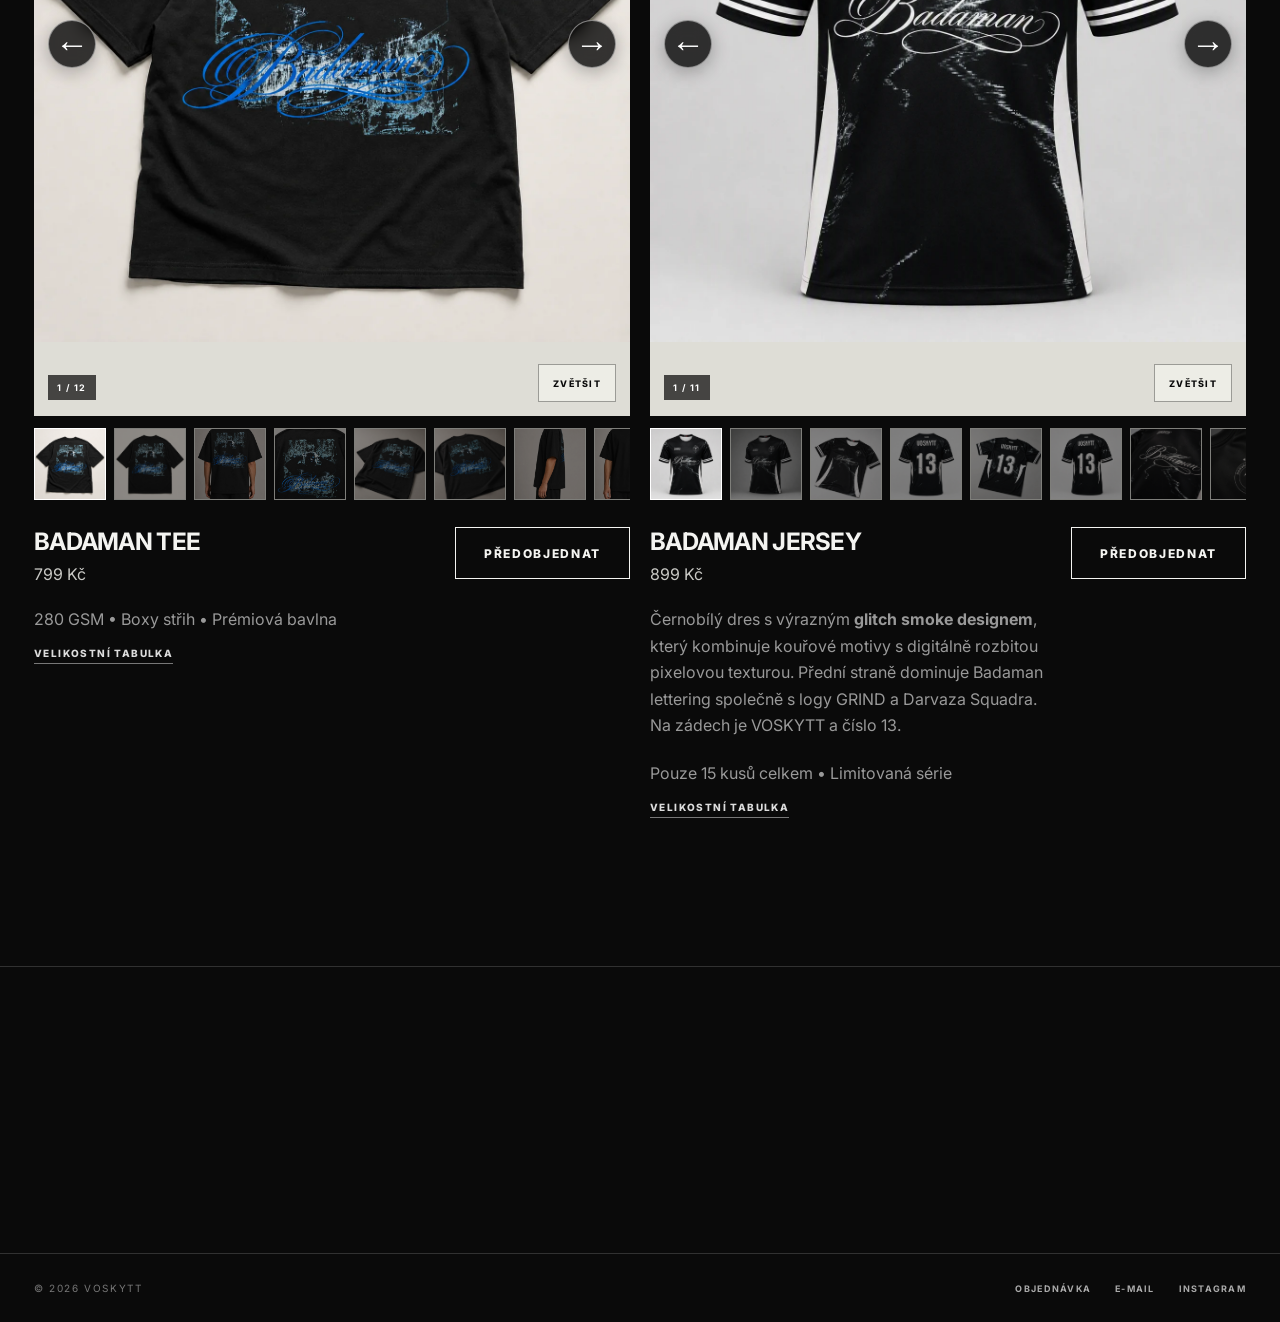
==== commit c74ba6eb: "Add files via upload" ====
--- a/index.html
+++ b/index.html
@@ -3,94 +3,258 @@
 <head>
   <meta charset="utf-8">
   <meta name="viewport" content="width=device-width, initial-scale=1">
-  <meta name="theme-color" content="#000000">
-  <meta name="description" content="VOSKYTT — BADAMAN DROP COMING SOON.">
-  <title>VOSKYTT — Drop Coming Soon</title>
-  <link rel="icon" type="image/png" href="voskytt-logo.png">
-  <style>
-    :root {
-      color-scheme: dark;
-      --bg: #000;
-      --text: #fff;
-      --muted: rgba(255,255,255,.62);
-    }
-
-    * { box-sizing: border-box; }
-
-    html, body { width: 100%; min-height: 100%; }
-
-    body {
-      margin: 0;
-      min-height: 100svh;
-      overflow: hidden;
-      display: grid;
-      place-items: center;
-      background: var(--bg);
-      color: var(--text);
-      font-family: Arial, Helvetica, sans-serif;
-      -webkit-font-smoothing: antialiased;
-      text-rendering: geometricPrecision;
-    }
-
-    main {
-      width: min(90vw, 900px);
-      padding: 36px 20px;
-      text-align: center;
-      animation: reveal 1.15s cubic-bezier(.2,.7,.2,1) both;
-    }
-
-    .logo {
-      display: block;
-      width: clamp(230px, 42vw, 520px);
-      height: auto;
-      margin: 0 auto clamp(52px, 8vh, 96px);
-      user-select: none;
-      -webkit-user-drag: none;
-    }
-
-    h1 {
-      margin: 0;
-      font-size: clamp(1.1rem, 2.2vw, 1.7rem);
-      font-weight: 600;
-      letter-spacing: .34em;
-      line-height: 1.35;
-      text-transform: uppercase;
-      padding-left: .34em;
-    }
-
-    p {
-      margin: 24px 0 0;
-      color: var(--muted);
-      font-size: clamp(.72rem, 1.2vw, .88rem);
-      font-weight: 400;
-      letter-spacing: .3em;
-      line-height: 1.5;
-      text-transform: uppercase;
-      padding-left: .3em;
-    }
-
-    @keyframes reveal {
-      from { opacity: 0; transform: translateY(10px); }
-      to { opacity: 1; transform: translateY(0); }
-    }
-
-    @media (max-width: 520px) {
-      main { padding-inline: 14px; }
-      .logo { width: min(78vw, 360px); margin-bottom: 58px; }
-      h1 { letter-spacing: .22em; padding-left: .22em; }
-      p { letter-spacing: .24em; padding-left: .24em; }
-    }
-
-    @media (prefers-reduced-motion: reduce) {
-      main { animation: none; }
-    }
-  </style>
+  <meta name="description" content="VOSKYTT — BADAMAN limited drop. BADAMAN TEE a BADAMAN JERSEY.">
+  <meta name="theme-color" content="#0a0a0a">
+  <title>VOSKYTT — BADAMAN DROP</title>
+  <link rel="preconnect" href="https://fonts.googleapis.com">
+  <link rel="preconnect" href="https://fonts.gstatic.com" crossorigin>
+  <link href="https://fonts.googleapis.com/css2?family=Inter:wght@400;500;600;700;800&display=swap" rel="stylesheet">
+  <link rel="stylesheet" href="style-final.css?v=4">
 </head>
 <body>
-  <main aria-label="VOSKYTT coming soon">
-    <img class="logo" src="voskytt-logo.png" alt="VOSKYTT">
-    <h1>Drop Coming Soon</h1>
-    <p>Stay Ready.</p>
+  <header class="site-header">
+    <a class="logo" href="#top" aria-label="VOSKYTT domů">
+      <img src="voskytt-logo.png" alt="VOSKYTT">
+    </a>
+    <nav aria-label="Hlavní navigace">
+      <a href="#shop">KOLEKCE</a>
+      <a href="#info">INFORMACE</a>
+      <a href="https://www.instagram.com/voskytt/" target="_blank" rel="noopener">@VOSKYTT</a>
+    </nav>
+  </header>
+
+  <main id="top">
+    <section class="hero">
+      <div class="hero-noise"></div>
+      <div class="hero-content reveal">
+        <p class="eyebrow">LIMITED DROP</p>
+        <img class="badaman-hero-logo" src="badaman-logo.png" alt="Badaman">
+        <h1>KOLEKCE</h1>
+        <p class="hero-copy">
+          Dva produkty. Jeden drop.<br>
+          Dostupné na omezenou dobu.
+        </p>
+        <a class="button button-light" href="#shop">PŘEJÍT KE KOLEKCI</a>
+      </div>
+      <div class="scroll-indicator">SCROLL</div>
+    </section>
+
+    <section class="marquee" aria-hidden="true">
+      <div class="marquee-track">
+        <span>VOSKYTT / BADAMAN DROP / LIMITED / VOSKYTT / BADAMAN DROP / LIMITED /&nbsp;</span>
+        <span>VOSKYTT / BADAMAN DROP / LIMITED / VOSKYTT / BADAMAN DROP / LIMITED /&nbsp;</span>
+      </div>
+    </section>
+
+    <section class="shop" id="shop">
+      <div class="section-heading reveal">
+        <p class="eyebrow">LIMITED DROP</p>
+        <h2>PRODUKTY</h2>
+      </div>
+
+      <div class="products">
+        <article class="product reveal" data-product="BADAMAN TEE" data-price="799">
+          <div class="product-gallery" data-gallery="tee">
+            <div class="gallery-stage" tabindex="0" aria-label="Galerie BADAMAN TEE">
+              <figure class="gallery-slide is-active" data-index="0">
+                <img src="assets/tee-01.webp" alt="Zadní strana trička" fetchpriority="high">
+              </figure>
+              <figure class="gallery-slide" data-index="1">
+                <img src="assets/tee-02.webp" alt="Zadní strana trička – rovný pohled" loading="lazy">
+              </figure>
+              <figure class="gallery-slide" data-index="2">
+                <img src="assets/tee-03.webp" alt="Tričko na postavě – zadní strana" loading="lazy">
+              </figure>
+              <figure class="gallery-slide" data-index="3">
+                <img src="assets/tee-04.webp" alt="Detail zadního potisku" loading="lazy">
+              </figure>
+              <figure class="gallery-slide" data-index="4">
+                <img src="assets/tee-05.webp" alt="Detail trička – zadní potisk" loading="lazy">
+              </figure>
+              <figure class="gallery-slide" data-index="5">
+                <img src="assets/tee-06.webp" alt="Detail trička – zadní potisk zblízka" loading="lazy">
+              </figure>
+              <figure class="gallery-slide" data-index="6">
+                <img src="assets/tee-07.webp" alt="Tričko na postavě – boční pohled" loading="lazy">
+              </figure>
+              <figure class="gallery-slide" data-index="7">
+                <img src="assets/tee-08.webp" alt="Tričko na postavě – přední strana" loading="lazy">
+              </figure>
+              <figure class="gallery-slide" data-index="8">
+                <img src="assets/tee-09.webp" alt="Přední strana trička – produktová fotografie" loading="lazy">
+              </figure>
+              <figure class="gallery-slide" data-index="9">
+                <img src="assets/tee-10.webp" alt="Přední strana trička – rovný pohled" loading="lazy">
+              </figure>
+              <figure class="gallery-slide" data-index="10">
+                <img src="assets/tee-11.webp" alt="Detail loga na hrudi" loading="lazy">
+              </figure>
+              <figure class="gallery-slide" data-index="11">
+                <img src="assets/tee-12.webp" alt="Detail límce a předního loga" loading="lazy">
+              </figure>
+              <button class="gallery-arrow gallery-prev" type="button" aria-label="Předchozí fotografie">←</button>
+              <button class="gallery-arrow gallery-next" type="button" aria-label="Další fotografie">→</button>
+              <button class="gallery-zoom" type="button" aria-label="Zvětšit fotografii">ZVĚTŠIT</button>
+              <div class="gallery-counter" aria-live="polite">1 / 12</div>
+            </div>
+            <div class="gallery-thumbs" aria-label="Náhledy fotografií">
+              <button class="gallery-thumb is-active" type="button" data-index="0" aria-label="Zobrazit fotografii 1">
+                <img src="assets/tee-01.webp" alt="" loading="lazy">
+              </button>
+              <button class="gallery-thumb" type="button" data-index="1" aria-label="Zobrazit fotografii 2">
+                <img src="assets/tee-02.webp" alt="" loading="lazy">
+              </button>
+              <button class="gallery-thumb" type="button" data-index="2" aria-label="Zobrazit fotografii 3">
+                <img src="assets/tee-03.webp" alt="" loading="lazy">
+              </button>
+              <button class="gallery-thumb" type="button" data-index="3" aria-label="Zobrazit fotografii 4">
+                <img src="assets/tee-04.webp" alt="" loading="lazy">
+              </button>
+              <button class="gallery-thumb" type="button" data-index="4" aria-label="Zobrazit fotografii 5">
+                <img src="assets/tee-05.webp" alt="" loading="lazy">
+              </button>
+              <button class="gallery-thumb" type="button" data-index="5" aria-label="Zobrazit fotografii 6">
+                <img src="assets/tee-06.webp" alt="" loading="lazy">
+              </button>
+              <button class="gallery-thumb" type="button" data-index="6" aria-label="Zobrazit fotografii 7">
+                <img src="assets/tee-07.webp" alt="" loading="lazy">
+              </button>
+              <button class="gallery-thumb" type="button" data-index="7" aria-label="Zobrazit fotografii 8">
+                <img src="assets/tee-08.webp" alt="" loading="lazy">
+              </button>
+              <button class="gallery-thumb" type="button" data-index="8" aria-label="Zobrazit fotografii 9">
+                <img src="assets/tee-09.webp" alt="" loading="lazy">
+              </button>
+              <button class="gallery-thumb" type="button" data-index="9" aria-label="Zobrazit fotografii 10">
+                <img src="assets/tee-10.webp" alt="" loading="lazy">
+              </button>
+              <button class="gallery-thumb" type="button" data-index="10" aria-label="Zobrazit fotografii 11">
+                <img src="assets/tee-11.webp" alt="" loading="lazy">
+              </button>
+              <button class="gallery-thumb" type="button" data-index="11" aria-label="Zobrazit fotografii 12">
+                <img src="assets/tee-12.webp" alt="" loading="lazy">
+              </button>
+            </div>
+          </div>
+          <div class="product-details">
+            <div>
+              <h3>BADAMAN TEE</h3>
+              <p class="price">799 Kč</p>
+            </div>
+            <p class="product-copy">280 GSM • Boxy střih • Prémiová bavlna</p>
+            <button class="size-guide-trigger" type="button" data-modal-target="tee-size-guide-modal">VELIKOSTNÍ TABULKA</button>
+            <a class="button order-button" href="objednavka.html?produkt=tee">PŘEDOBJEDNAT</a>
+          </div>
+        </article>
+
+        <article class="product reveal" data-product="BADAMAN JERSEY" data-price="899">
+          <div class="product-gallery" data-gallery="jersey">
+            <div class="gallery-stage" tabindex="0" aria-label="Galerie BADAMAN JERSEY">
+              <figure class="gallery-slide is-active" data-index="0"><img src="assets/jersey-01.webp" alt="BADAMAN JERSEY – přední strana, hlavní produktová fotografie" fetchpriority="high"></figure>
+              <figure class="gallery-slide" data-index="1"><img src="assets/jersey-02.webp" alt="BADAMAN JERSEY – přední strana z úhlu" loading="lazy"></figure>
+              <figure class="gallery-slide" data-index="2"><img src="assets/jersey-03.webp" alt="BADAMAN JERSEY – přední strana položená" loading="lazy"></figure>
+              <figure class="gallery-slide" data-index="3"><img src="assets/jersey-04.webp" alt="BADAMAN JERSEY – zadní strana" loading="lazy"></figure>
+              <figure class="gallery-slide" data-index="4"><img src="assets/jersey-05.webp" alt="BADAMAN JERSEY – zadní strana položená" loading="lazy"></figure>
+              <figure class="gallery-slide" data-index="5"><img src="assets/jersey-06.webp" alt="BADAMAN JERSEY – zadní strana z úhlu" loading="lazy"></figure>
+              <figure class="gallery-slide" data-index="6"><img src="assets/jersey-07.webp" alt="BADAMAN JERSEY – detail Badaman letteringu a materiálu" loading="lazy"></figure>
+              <figure class="gallery-slide" data-index="7"><img src="assets/jersey-08.webp" alt="BADAMAN JERSEY – detail znaku Darvaza Squadra" loading="lazy"></figure>
+              <figure class="gallery-slide" data-index="8"><img src="assets/jersey-09.webp" alt="BADAMAN JERSEY – detail loga GRIND a materiálu" loading="lazy"></figure>
+              <figure class="gallery-slide" data-index="9"><img src="assets/jersey-10.webp" alt="BADAMAN JERSEY – přední strana na postavě" loading="lazy"></figure>
+              <figure class="gallery-slide" data-index="10"><img src="assets/jersey-11.webp" alt="BADAMAN JERSEY – zadní strana na postavě" loading="lazy"></figure>
+              <button class="gallery-arrow gallery-prev" type="button" aria-label="Předchozí fotografie">←</button>
+              <button class="gallery-arrow gallery-next" type="button" aria-label="Další fotografie">→</button>
+              <button class="gallery-zoom" type="button" aria-label="Zvětšit fotografii">ZVĚTŠIT</button>
+              <div class="gallery-counter" aria-live="polite">1 / 11</div>
+            </div>
+            <div class="gallery-thumbs" aria-label="Náhledy fotografií">
+              <button class="gallery-thumb is-active" type="button" data-index="0" aria-label="Zobrazit fotografii 1"><img src="assets/jersey-01.webp" alt="" loading="lazy"></button>
+              <button class="gallery-thumb" type="button" data-index="1" aria-label="Zobrazit fotografii 2"><img src="assets/jersey-02.webp" alt="" loading="lazy"></button>
+              <button class="gallery-thumb" type="button" data-index="2" aria-label="Zobrazit fotografii 3"><img src="assets/jersey-03.webp" alt="" loading="lazy"></button>
+              <button class="gallery-thumb" type="button" data-index="3" aria-label="Zobrazit fotografii 4"><img src="assets/jersey-04.webp" alt="" loading="lazy"></button>
+              <button class="gallery-thumb" type="button" data-index="4" aria-label="Zobrazit fotografii 5"><img src="assets/jersey-05.webp" alt="" loading="lazy"></button>
+              <button class="gallery-thumb" type="button" data-index="5" aria-label="Zobrazit fotografii 6"><img src="assets/jersey-06.webp" alt="" loading="lazy"></button>
+              <button class="gallery-thumb" type="button" data-index="6" aria-label="Zobrazit fotografii 7"><img src="assets/jersey-07.webp" alt="" loading="lazy"></button>
+              <button class="gallery-thumb" type="button" data-index="7" aria-label="Zobrazit fotografii 8"><img src="assets/jersey-08.webp" alt="" loading="lazy"></button>
+              <button class="gallery-thumb" type="button" data-index="8" aria-label="Zobrazit fotografii 9"><img src="assets/jersey-09.webp" alt="" loading="lazy"></button>
+              <button class="gallery-thumb" type="button" data-index="9" aria-label="Zobrazit fotografii 10"><img src="assets/jersey-10.webp" alt="" loading="lazy"></button>
+              <button class="gallery-thumb" type="button" data-index="10" aria-label="Zobrazit fotografii 11"><img src="assets/jersey-11.webp" alt="" loading="lazy"></button>
+            </div>
+          </div>
+          <div class="product-details">
+            <div>
+              <h3>BADAMAN JERSEY</h3>
+              <p class="price">899 Kč</p>
+            </div>
+            <p class="product-copy">Černobílý dres s výrazným <strong>glitch smoke designem</strong>, který kombinuje kouřové motivy s digitálně rozbitou pixelovou texturou. Přední straně dominuje Badaman lettering společně s logy GRIND a Darvaza Squadra. Na zádech je VOSKYTT a číslo 13.</p>
+            <p class="product-copy">Pouze 15 kusů celkem • Limitovaná série</p>
+            <button class="size-guide-trigger" type="button" data-modal-target="jersey-size-guide-modal">VELIKOSTNÍ TABULKA</button>
+            <a class="button order-button" href="objednavka.html?produkt=jersey">PŘEDOBJEDNAT</a>
+          </div>
+        </article>
+      </div>
+    </section>
+
+    <section class="info" id="info">
+      <div class="info-grid">
+        <div class="reveal">
+          <p class="eyebrow">DOPRAVA</p>
+          <h3>ZÁSILKOVNA</h3>
+          <p>Česko a Slovensko. Doprava stojí 89 Kč za objednávku.</p>
+        </div>
+        <div class="reveal">
+          <p class="eyebrow">PLATBA</p>
+          <h3>BANKOVNÍ PŘEVOD</h3>
+          <p>Po přijetí objednávky ti zašleme platební údaje e-mailem.</p>
+        </div>
+        <div class="reveal">
+          <p class="eyebrow">DODÁNÍ</p>
+          <h3>PŘEDOBJEDNÁVKA</h3>
+          <p>TEE přibližně 2–3 týdny. JERSEY přibližně 4–6 týdnů po ukončení dropu.</p>
+        </div>
+      </div>
+    </section>
   </main>
+
+  <footer>
+    <span>© <span id="year"></span> VOSKYTT</span>
+    <div class="footer-links">
+      <a href="objednavka.html">OBJEDNÁVKA</a>
+      <a href="mailto:voskytt@icloud.com">E-MAIL</a>
+      <a href="https://www.instagram.com/voskytt/" target="_blank" rel="noopener">INSTAGRAM</a>
+    </div>
+  </footer>
+
+
+  <div class="modal" id="tee-size-guide-modal" aria-hidden="true" role="dialog" aria-modal="true" aria-labelledby="size-guide-title">
+    <div class="modal-backdrop" data-modal-close></div>
+    <div class="modal-panel">
+      <button class="modal-close" type="button" data-modal-close aria-label="Zavřít">×</button>
+      <p class="eyebrow">BADAMAN TEE</p>
+      <h2 id="size-guide-title">VELIKOSTNÍ TABULKA</h2>
+      <img src="assets/tee-size-guide.webp" alt="Velikostní tabulka BADAMAN TEE v centimetrech">
+      <p class="modal-note">Rozměry jsou uvedené v centimetrech. Pro správnou volbu doporučujeme porovnat rozměry s tričkem, které ti dobře sedí.</p>
+    </div>
+  </div>
+
+  <div class="modal" id="jersey-size-guide-modal" aria-hidden="true" role="dialog" aria-modal="true" aria-labelledby="jersey-size-guide-title">
+    <div class="modal-backdrop" data-modal-close></div>
+    <div class="modal-panel">
+      <button class="modal-close" type="button" data-modal-close aria-label="Zavřít">×</button>
+      <p class="eyebrow">BADAMAN JERSEY</p>
+      <h2 id="jersey-size-guide-title">VELIKOSTNÍ TABULKA</h2>
+      <img src="assets/jersey-size-guide.webp" alt="Velikostní tabulka BADAMAN JERSEY v centimetrech">
+      <p class="modal-note">Rozměry jsou uvedené v centimetrech. Tolerance při výrobě je přibližně ± 2 cm.</p>
+    </div>
+  </div>
+
+  <div class="lightbox" id="gallery-lightbox" aria-hidden="true" role="dialog" aria-modal="true" aria-label="Zvětšená fotografie produktu">
+    <button class="lightbox-close" type="button" aria-label="Zavřít">×</button>
+    <button class="lightbox-arrow lightbox-prev" type="button" aria-label="Předchozí fotografie">←</button>
+    <img src="" alt="">
+    <button class="lightbox-arrow lightbox-next" type="button" aria-label="Další fotografie">→</button>
+    <div class="lightbox-counter"></div>
+  </div>
+
+  <script src="script-final.js?v=4"></script>
 </body>
 </html>
--- a/style-final.css
+++ b/style-final.css
@@ -0,0 +1,549 @@
+:root {
+  --bg: #0a0a0a;
+  --panel: #111;
+  --text: #f4f4f1;
+  --muted: #aaa;
+  --line: rgba(255,255,255,.16);
+  --light: #f0efe9;
+  --dark: #0a0a0a;
+}
+
+* { box-sizing: border-box; }
+html { scroll-behavior: smooth; }
+body {
+  margin: 0;
+  background: var(--bg);
+  color: var(--text);
+  font-family: Inter, Arial, sans-serif;
+  -webkit-font-smoothing: antialiased;
+}
+a { color: inherit; text-decoration: none; }
+button, input, select, textarea { font: inherit; }
+
+.site-header {
+  position: fixed;
+  z-index: 20;
+  top: 0;
+  left: 0;
+  width: 100%;
+  display: flex;
+  justify-content: space-between;
+  align-items: center;
+  padding: 22px 34px;
+  mix-blend-mode: difference;
+  color: white;
+}
+.logo { display: inline-flex; align-items: center; }
+.logo img {
+  display: block;
+  width: clamp(105px, 9vw, 150px);
+  height: auto;
+  filter: drop-shadow(0 2px 8px rgba(0,0,0,.35));
+}
+.site-header nav { display: flex; gap: 28px; }
+.site-header nav a,
+.footer-links a {
+  font-size: 11px;
+  font-weight: 700;
+  letter-spacing: .14em;
+}
+
+.hero {
+  position: relative;
+  min-height: 100svh;
+  display: grid;
+  place-items: center;
+  overflow: hidden;
+  padding: 100px 24px 60px;
+  background:
+    radial-gradient(circle at 75% 25%, rgba(255,255,255,.12), transparent 24%),
+    radial-gradient(circle at 20% 80%, rgba(255,255,255,.08), transparent 27%),
+    #0a0a0a;
+}
+.hero-noise {
+  position: absolute;
+  inset: 0;
+  opacity: .18;
+  pointer-events: none;
+  background-image: url("data:image/svg+xml,%3Csvg viewBox='0 0 180 180' xmlns='http://www.w3.org/2000/svg'%3E%3Cfilter id='n'%3E%3CfeTurbulence type='fractalNoise' baseFrequency='.9' numOctaves='4' stitchTiles='stitch'/%3E%3C/filter%3E%3Crect width='100%25' height='100%25' filter='url(%23n)' opacity='.35'/%3E%3C/svg%3E");
+}
+.hero-content { position: relative; text-align: center; max-width: 1000px; }
+.eyebrow {
+  margin: 0 0 18px;
+  color: var(--muted);
+  font-size: 11px;
+  font-weight: 700;
+  letter-spacing: .22em;
+}
+.hero h1, .section-heading h2, .order-heading h1, .thanks-card h1 {
+  margin: 0;
+  font-size: clamp(58px, 11vw, 158px);
+  line-height: .82;
+  letter-spacing: -.065em;
+  font-weight: 800;
+}
+.badaman-hero-logo {
+  display: block;
+  width: min(720px, 78vw);
+  max-height: 250px;
+  object-fit: contain;
+  margin: 0 auto 22px;
+  filter: drop-shadow(0 12px 28px rgba(0,0,0,.35));
+}
+.hero-copy {
+  max-width: 480px;
+  margin: 30px auto 34px;
+  color: #c5c5c1;
+  font-size: clamp(14px, 1.4vw, 17px);
+  line-height: 1.7;
+}
+.button {
+  display: inline-flex;
+  justify-content: center;
+  align-items: center;
+  min-height: 52px;
+  padding: 0 28px;
+  border: 1px solid var(--text);
+  background: transparent;
+  color: var(--text);
+  font-size: 12px;
+  font-weight: 800;
+  letter-spacing: .14em;
+  cursor: pointer;
+  transition: .25s ease;
+}
+.button:hover { background: var(--text); color: var(--dark); }
+.button-light { background: var(--light); color: var(--dark); border-color: var(--light); }
+.button-light:hover { background: transparent; color: var(--light); }
+.scroll-indicator {
+  position: absolute;
+  bottom: 26px;
+  left: 50%;
+  transform: translateX(-50%);
+  color: #777;
+  font-size: 9px;
+  letter-spacing: .28em;
+}
+
+.marquee {
+  overflow: hidden;
+  border-top: 1px solid var(--line);
+  border-bottom: 1px solid var(--line);
+  padding: 16px 0;
+}
+.marquee-track { display: flex; width: max-content; animation: marquee 20s linear infinite; }
+.marquee span { font-size: 13px; font-weight: 700; letter-spacing: .18em; }
+@keyframes marquee { to { transform: translateX(-50%); } }
+
+.shop { padding: 120px 34px 140px; }
+.section-heading { margin-bottom: 54px; }
+.section-heading h2 { font-size: clamp(50px, 9vw, 120px); }
+.products { display: grid; grid-template-columns: 1fr 1fr; gap: 20px; }
+.product { border-top: 1px solid var(--line); padding-top: 20px; }
+.product-image {
+  position: relative;
+  aspect-ratio: 4 / 5;
+  overflow: hidden;
+  background: #deddd6;
+  color: #111;
+}
+.placeholder { display: grid; place-items: center; }
+.placeholder::before,
+.placeholder::after {
+  content: "";
+  position: absolute;
+  border: 1px solid rgba(0,0,0,.24);
+}
+.placeholder::before { width: 65%; height: 65%; transform: rotate(18deg); }
+.placeholder::after { width: 44%; height: 76%; transform: rotate(-17deg); }
+.jersey-placeholder { background: #bfc1bd; }
+.placeholder-label {
+  position: relative;
+  z-index: 2;
+  text-align: center;
+  font-size: clamp(14px, 2vw, 22px);
+  font-weight: 800;
+  letter-spacing: .12em;
+  line-height: 1.5;
+}
+.placeholder-code {
+  position: absolute;
+  bottom: 20px;
+  left: 20px;
+  font-size: 10px;
+  font-weight: 800;
+  letter-spacing: .18em;
+}
+.product-details {
+  display: grid;
+  grid-template-columns: 1fr auto;
+  gap: 12px 24px;
+  align-items: start;
+  padding: 24px 0 8px;
+}
+.product h3 { margin: 0 0 8px; font-size: 24px; letter-spacing: -.03em; }
+.price { margin: 0; color: #c9c9c5; }
+.product-copy {
+  grid-column: 1;
+  max-width: 420px;
+  margin: 10px 0 0;
+  color: #999;
+  line-height: 1.65;
+}
+.order-button { grid-column: 2; grid-row: 1 / span 2; }
+
+.info {
+  border-top: 1px solid var(--line);
+  border-bottom: 1px solid var(--line);
+  padding: 80px 34px;
+}
+.info-grid { display: grid; grid-template-columns: repeat(3, 1fr); gap: 54px; }
+.info h3 { margin: 0 0 16px; font-size: 20px; }
+.info p:not(.eyebrow) { margin: 0; color: #999; line-height: 1.7; }
+.info a { text-decoration: underline; text-underline-offset: 4px; }
+
+footer {
+  display: flex;
+  justify-content: space-between;
+  align-items: center;
+  gap: 24px;
+  padding: 28px 34px;
+  color: #777;
+  font-size: 10px;
+  letter-spacing: .16em;
+}
+.footer-links { display: flex; gap: 24px; }
+.footer-links a { color: #aaa; font-size: 9px; }
+.footer-links a:hover { color: #fff; }
+
+/* Objednávková stránka */
+.order-page { min-height: 100svh; padding: 130px 34px 80px; }
+.order-shell { width: min(1180px, 100%); margin: 0 auto; }
+.order-heading { margin-bottom: 60px; }
+.order-heading h1 { font-size: clamp(58px, 10vw, 124px); }
+.order-intro { max-width: 620px; margin: 28px 0 0; color: #aaa; line-height: 1.75; }
+.order-layout { display: grid; grid-template-columns: minmax(0, 1fr) 360px; gap: 70px; align-items: start; }
+.order-form { border-top: 1px solid var(--line); padding-top: 30px; }
+.form-grid { display: grid; grid-template-columns: 1fr 1fr; gap: 22px 18px; }
+.form-field { display: grid; gap: 10px; }
+.form-field.full { grid-column: 1 / -1; }
+.form-field label,
+.checkbox-row {
+  font-size: 10px;
+  font-weight: 800;
+  letter-spacing: .12em;
+}
+input, select, textarea {
+  width: 100%;
+  border: 0;
+  border-bottom: 1px solid #555;
+  border-radius: 0;
+  padding: 14px 0;
+  background: transparent;
+  color: var(--text);
+  outline: none;
+}
+input:focus, select:focus, textarea:focus { border-color: #fff; }
+select {
+  background-color: #0f0f0f;
+  color: #f2f2ed;
+  color-scheme: light;
+}
+/* Native dropdown menus on Windows/Chrome ignore dark option styling reliably.
+   A light popup guarantees readable choices while the closed select stays dark. */
+select option {
+  background: #ffffff;
+  color: #111111;
+}
+select option[value=""] {
+  color: #666666;
+}
+textarea { resize: vertical; min-height: 100px; }
+.checkbox-row {
+  display: grid;
+  grid-template-columns: 18px 1fr;
+  gap: 12px;
+  align-items: start;
+  margin-top: 8px;
+  color: #aaa;
+  font-weight: 500;
+  letter-spacing: 0;
+  line-height: 1.55;
+}
+.checkbox-row input { width: 16px; height: 16px; margin: 2px 0 0; }
+.order-submit { width: 100%; margin-top: 28px; }
+.order-summary {
+  position: sticky;
+  top: 110px;
+  border: 1px solid var(--line);
+  padding: 28px;
+}
+.summary-row {
+  display: flex;
+  justify-content: space-between;
+  gap: 20px;
+  padding: 14px 0;
+  border-bottom: 1px solid var(--line);
+  color: #aaa;
+  font-size: 13px;
+}
+.summary-row strong { color: #fff; text-align: right; }
+.summary-total { padding-top: 24px; border-bottom: 0; font-size: 15px; }
+.summary-total strong { font-size: 22px; }
+.summary-note { margin: 24px 0 0; color: #777; font-size: 12px; line-height: 1.65; }
+.back-link { display: inline-flex; margin-top: 32px; color: #aaa; font-size: 11px; letter-spacing: .14em; }
+.back-link:hover { color: #fff; }
+
+/* Děkovací stránka */
+.thanks-page { min-height: 100svh; display: grid; place-items: center; padding: 100px 24px; }
+.thanks-card { width: min(900px, 100%); text-align: center; }
+.thanks-card h1 { font-size: clamp(58px, 11vw, 132px); }
+.thanks-card p { width: min(600px, 100%); margin: 32px auto; color: #aaa; line-height: 1.75; }
+
+.reveal { opacity: 0; transform: translateY(18px); transition: opacity .7s ease, transform .7s ease; }
+.reveal.visible { opacity: 1; transform: none; }
+
+@media (max-width: 800px) {
+  .site-header { padding: 18px; }
+  .site-header nav { gap: 14px; }
+  .site-header nav a:nth-child(2) { display: none; }
+  .hero { padding-inline: 18px; }
+  .hero h1 { font-size: clamp(54px, 18vw, 94px); }
+  .badaman-hero-logo { width: min(560px, 92vw); margin-bottom: 18px; }
+  .logo img { width: 105px; }
+  .shop { padding: 90px 18px 100px; }
+  .products { grid-template-columns: 1fr; gap: 80px; }
+  .product-details { grid-template-columns: 1fr; }
+  .order-button { grid-column: 1; grid-row: auto; width: 100%; margin-top: 14px; }
+  .info { padding: 70px 18px; }
+  .info-grid { grid-template-columns: 1fr; gap: 50px; }
+  footer { padding: 24px 18px; align-items: flex-start; flex-direction: column; }
+  .footer-links { flex-wrap: wrap; gap: 14px 20px; }
+  .order-page { padding: 110px 18px 60px; }
+  .order-layout { grid-template-columns: 1fr; gap: 42px; }
+  .form-grid { grid-template-columns: 1fr; }
+  .form-field.full { grid-column: auto; }
+  .order-summary { position: static; }
+}
+
+@media (prefers-reduced-motion: reduce) {
+  * { scroll-behavior: auto !important; animation: none !important; transition: none !important; }
+  .reveal { opacity: 1; transform: none; }
+}
+
+/* Vylepšení objednávky v2 */
+.order-heading {
+  padding-bottom: 34px;
+  border-bottom: 1px solid var(--line);
+}
+.order-intro { font-size: 15px; }
+.order-form { padding-top: 0; border-top: 0; }
+.form-grid { gap: 26px 20px; }
+.form-field label {
+  color: #bdbdb8;
+  font-size: 12px;
+  font-weight: 600;
+  letter-spacing: .02em;
+  text-transform: none;
+}
+input, select, textarea {
+  min-height: 54px;
+  border: 1px solid #393939;
+  padding: 14px 16px;
+  background: #0f0f0f;
+  transition: border-color .2s ease, background .2s ease;
+}
+textarea { min-height: 120px; }
+input:hover, select:hover, textarea:hover { border-color: #606060; }
+input:focus, select:focus, textarea:focus { border-color: #f2f2ed; background: #121212; }
+input:-webkit-autofill,
+input:-webkit-autofill:hover,
+input:-webkit-autofill:focus {
+  -webkit-text-fill-color: #f2f2ed;
+  -webkit-box-shadow: 0 0 0 1000px #0f0f0f inset;
+  caret-color: #f2f2ed;
+  transition: background-color 9999s ease-out;
+}
+.checkbox-row {
+  grid-template-columns: 24px 1fr;
+  padding: 4px 0;
+  cursor: pointer;
+}
+.checkbox-row input {
+  width: 22px;
+  height: 22px;
+  min-height: 0;
+  margin: 0;
+  accent-color: #f2f2ed;
+}
+.checkbox-row span { padding-top: 2px; }
+.payment-note {
+  margin-top: 28px;
+  padding: 22px 24px;
+  border: 1px solid var(--line);
+  color: #969691;
+  font-size: 13px;
+  line-height: 1.7;
+}
+.payment-note p { margin: 0; }
+.payment-note p + p { margin-top: 8px; }
+.payment-note strong { color: #f2f2ed; text-transform: uppercase; letter-spacing: .08em; font-size: 11px; }
+.order-submit {
+  min-height: 62px;
+  margin-top: 18px;
+  font-size: 12px;
+  letter-spacing: .16em;
+  background: #f2f2ed;
+  color: #0a0a0a;
+}
+.order-submit:hover { background: transparent; color: #f2f2ed; }
+.order-summary {
+  padding: 32px;
+  background: #0d0d0d;
+}
+.order-summary > .eyebrow { margin-bottom: 16px; }
+.summary-row { padding: 17px 0; font-size: 14px; }
+.summary-total {
+  margin-top: 6px;
+  padding-top: 25px;
+  border-top: 1px solid #777;
+}
+.summary-total span { color: #fff; font-weight: 700; letter-spacing: .08em; }
+.summary-total strong { font-size: 28px; }
+.summary-note {
+  padding-top: 22px;
+  border-top: 1px solid var(--line);
+  color: #92928d;
+}
+
+.thanks-steps {
+  display: grid;
+  grid-template-columns: repeat(3, 1fr);
+  gap: 1px;
+  margin: 50px 0;
+  border: 1px solid var(--line);
+  background: var(--line);
+  text-align: left;
+}
+.thanks-steps > div { padding: 28px; background: #0a0a0a; }
+.thanks-steps span { display: block; margin-bottom: 34px; color: #777; font-size: 10px; letter-spacing: .18em; }
+.thanks-steps strong { display: block; font-size: 14px; letter-spacing: .04em; text-transform: uppercase; }
+.thanks-steps p { width: auto; margin: 12px 0 0; font-size: 13px; line-height: 1.65; }
+
+@media (max-width: 800px) {
+  .order-heading { margin-bottom: 38px; }
+  .order-heading h1 { font-size: clamp(48px, 16vw, 78px); }
+  .order-intro { font-size: 14px; }
+  .order-summary { padding: 24px 20px; }
+  .thanks-steps { grid-template-columns: 1fr; }
+  .thanks-steps span { margin-bottom: 18px; }
+}
+
+/* Objednávka v5: více produktů a potvrzovací okno */
+.product-selection { margin: 34px 0; border-top: 1px solid var(--line); }
+.selection-heading { padding: 26px 0 18px; }
+.selection-heading .eyebrow { margin-bottom: 9px; }
+.selection-heading > p:last-child { margin: 0; color: #858580; font-size: 13px; line-height: 1.6; }
+.order-product-card { display: grid; grid-template-columns: minmax(180px, .8fr) 1.2fr; gap: 26px; padding: 24px 0; border-top: 1px solid var(--line); align-items: end; }
+.order-product-title strong { display: block; font-size: 16px; letter-spacing: .02em; }
+.order-product-title span { display: block; margin-top: 7px; color: #aaa; font-size: 13px; }
+.order-product-title p { margin: 12px 0 0; color: #92928d; font-size: 12px; line-height: 1.5; }
+.product-fields { display: grid; grid-template-columns: 1fr 1fr; gap: 18px; }
+.product-error { min-height: 20px; margin: 12px 0 0; color: #f2f2ed; font-size: 13px; font-weight: 700; }
+.order-details-grid { margin-top: 30px; }
+select:disabled { opacity: .45; cursor: not-allowed; }
+.product-summary-row strong { max-width: 180px; }
+.modal-open { overflow: hidden; }
+.confirm-modal[hidden] { display: none; }
+.confirm-modal { position: fixed; inset: 0; z-index: 1000; display: grid; place-items: center; padding: 20px; }
+.confirm-backdrop { position: absolute; inset: 0; background: rgba(0,0,0,.78); backdrop-filter: blur(7px); }
+.confirm-dialog { position: relative; width: min(520px, 100%); padding: 34px; border: 1px solid #4a4a4a; background: #0d0d0d; box-shadow: 0 24px 80px rgba(0,0,0,.6); }
+.confirm-dialog h2 { margin: 12px 0 18px; font-size: clamp(34px, 7vw, 58px); line-height: .95; letter-spacing: -.05em; }
+.confirm-dialog > p:not(.eyebrow) { margin: 0; color: #aaa; font-size: 14px; line-height: 1.7; }
+.confirm-total { display: flex; justify-content: space-between; align-items: baseline; gap: 20px; margin: 28px 0; padding: 22px 0; border-top: 1px solid var(--line); border-bottom: 1px solid var(--line); }
+.confirm-total span { font-size: 12px; font-weight: 800; letter-spacing: .12em; }
+.confirm-total strong { font-size: 28px; }
+.confirm-actions { display: grid; grid-template-columns: 1fr 1fr; gap: 12px; }
+.confirm-actions .button { width: 100%; }
+
+@media (max-width: 800px) {
+  .order-product-card { grid-template-columns: 1fr; gap: 18px; }
+  .product-fields { grid-template-columns: 1fr; }
+  .confirm-dialog { padding: 26px 20px; }
+  .confirm-actions { grid-template-columns: 1fr; }
+}
+
+
+/* Produktová galerie */
+.product-gallery { display: grid; gap: 12px; }
+.gallery-stage {
+  position: relative;
+  aspect-ratio: 4 / 5;
+  overflow: hidden;
+  background: #deddd6;
+  outline: none;
+  touch-action: pan-y;
+}
+.gallery-slide { position: absolute; inset: 0; margin: 0; opacity: 0; visibility: hidden; transition: opacity .35s ease, visibility .35s ease; }
+.gallery-slide.is-active { opacity: 1; visibility: visible; }
+.gallery-slide img { width: 100%; height: 100%; display: block; object-fit: contain; object-position: center; }
+.gallery-arrow,
+.gallery-zoom {
+  position: absolute;
+  z-index: 3;
+  border: 1px solid rgba(0,0,0,.35);
+  background: rgba(240,239,233,.88);
+  color: #0a0a0a;
+  backdrop-filter: blur(8px);
+  cursor: pointer;
+}
+.gallery-arrow { top: 50%; width: 44px; height: 44px; transform: translateY(-50%); font-size: 20px; }
+.gallery-prev { left: 14px; }
+.gallery-next { right: 14px; }
+.gallery-zoom { right: 14px; bottom: 14px; min-height: 38px; padding: 0 14px; font-size: 9px; font-weight: 800; letter-spacing: .14em; }
+.gallery-counter { position: absolute; z-index: 3; left: 14px; bottom: 16px; padding: 7px 9px; background: rgba(10,10,10,.72); color: #fff; font-size: 9px; font-weight: 700; letter-spacing: .14em; }
+.gallery-thumbs { display: flex; gap: 8px; overflow-x: auto; padding-bottom: 3px; scrollbar-width: thin; }
+.gallery-thumb { flex: 0 0 72px; aspect-ratio: 1; padding: 0; border: 1px solid transparent; background: #deddd6; cursor: pointer; opacity: .55; transition: .2s ease; }
+.gallery-thumb img { width: 100%; height: 100%; display: block; object-fit: cover; }
+.gallery-thumb:hover, .gallery-thumb.is-active { opacity: 1; border-color: #fff; }
+.size-guide-trigger { grid-column: 1; justify-self: start; margin-top: 2px; padding: 0 0 4px; border: 0; border-bottom: 1px solid #777; background: transparent; color: #ddd; font-size: 10px; font-weight: 800; letter-spacing: .14em; cursor: pointer; }
+.size-guide-trigger:hover { color: #fff; border-color: #fff; }
+
+/* Velikostní tabulka */
+.modal, .lightbox { position: fixed; inset: 0; z-index: 100; display: grid; place-items: center; padding: 24px; opacity: 0; visibility: hidden; transition: .25s ease; }
+.modal.is-open, .lightbox.is-open { opacity: 1; visibility: visible; }
+.modal-backdrop { position: absolute; inset: 0; background: rgba(0,0,0,.82); backdrop-filter: blur(8px); }
+.modal-panel { position: relative; z-index: 1; width: min(760px,100%); max-height: calc(100svh - 48px); overflow: auto; padding: 34px; border: 1px solid var(--line); background: #0d0d0d; }
+.modal-panel h2 { margin: 0 0 24px; font-size: clamp(34px,6vw,70px); line-height: .9; letter-spacing: -.05em; }
+.modal-panel img { display: block; width: 100%; height: auto; background: #fff; }
+.modal-note { margin: 18px 0 0; color: #aaa; font-size: 13px; line-height: 1.65; }
+.modal-close, .lightbox-close { position: absolute; z-index: 4; top: 14px; right: 16px; border: 0; background: transparent; color: #fff; font-size: 34px; cursor: pointer; }
+body.modal-open { overflow: hidden; }
+
+/* Zvětšená galerie */
+.lightbox { background: rgba(0,0,0,.95); }
+.lightbox img { max-width: min(92vw,1500px); max-height: 88svh; object-fit: contain; }
+.lightbox-arrow { position: absolute; z-index: 3; top: 50%; width: 48px; height: 48px; border: 1px solid rgba(255,255,255,.4); background: rgba(10,10,10,.65); color: #fff; font-size: 20px; cursor: pointer; }
+.lightbox-prev { left: 18px; }
+.lightbox-next { right: 18px; }
+.lightbox-counter { position: absolute; bottom: 20px; color: #aaa; font-size: 10px; letter-spacing: .18em; }
+
+@media (max-width: 900px) {
+  .gallery-stage { aspect-ratio: 1 / 1.15; }
+  .gallery-thumb { flex-basis: 62px; }
+  .gallery-arrow { width: 40px; height: 40px; }
+  .modal-panel { padding: 24px 18px 20px; }
+  .lightbox-arrow { top: auto; bottom: 18px; }
+  .lightbox-prev { left: 18px; }
+  .lightbox-next { right: 18px; }
+}
+
+/* Gallery arrows: strong visibility on all product photos */
+.gallery-stage .gallery-arrow {
+  z-index: 12; width: 48px; height: 48px; border-radius: 50%;
+  border: 1px solid rgba(255,255,255,.45); background: rgba(0,0,0,.78);
+  color: #fff; display: grid; place-items: center; font-size: 34px; line-height: 1;
+  font-family: Arial, sans-serif; box-shadow: 0 4px 18px rgba(0,0,0,.28);
+}
+.gallery-stage .gallery-arrow:hover { background: #000; }
+@media (max-width: 900px) { .gallery-stage .gallery-arrow { width: 42px; height: 42px; font-size: 30px; } }
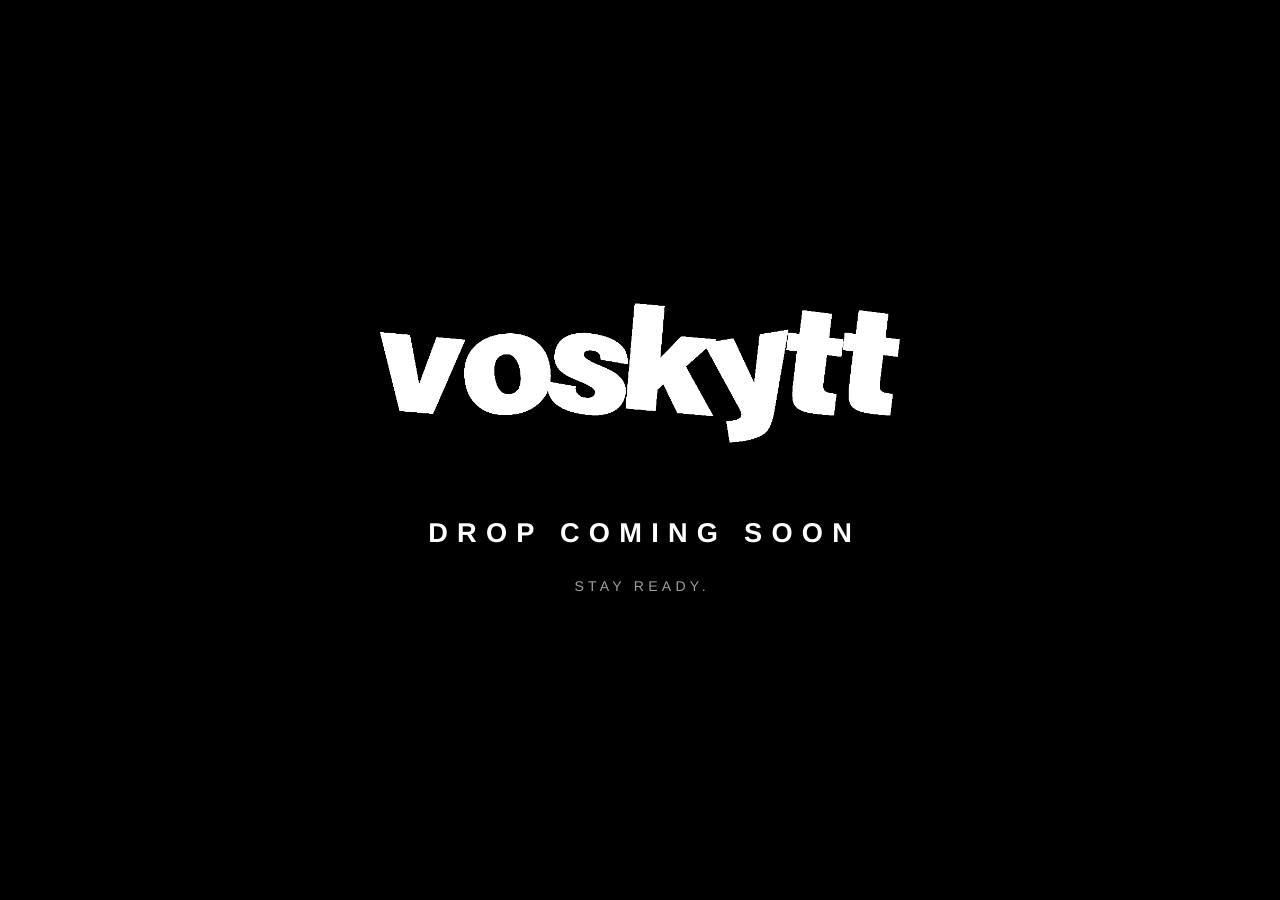
==== commit 40b85200: "Add files via upload" ====
--- a/index.html
+++ b/index.html
@@ -3,258 +3,94 @@
 <head>
   <meta charset="utf-8">
   <meta name="viewport" content="width=device-width, initial-scale=1">
-  <meta name="description" content="VOSKYTT — BADAMAN limited drop. BADAMAN TEE a BADAMAN JERSEY.">
-  <meta name="theme-color" content="#0a0a0a">
-  <title>VOSKYTT — BADAMAN DROP</title>
-  <link rel="preconnect" href="https://fonts.googleapis.com">
-  <link rel="preconnect" href="https://fonts.gstatic.com" crossorigin>
-  <link href="https://fonts.googleapis.com/css2?family=Inter:wght@400;500;600;700;800&display=swap" rel="stylesheet">
-  <link rel="stylesheet" href="style-final.css?v=4">
+  <meta name="theme-color" content="#000000">
+  <meta name="description" content="VOSKYTT — BADAMAN DROP COMING SOON.">
+  <title>VOSKYTT — Drop Coming Soon</title>
+  <link rel="icon" type="image/png" href="voskytt-logo.png">
+  <style>
+    :root {
+      color-scheme: dark;
+      --bg: #000;
+      --text: #fff;
+      --muted: rgba(255,255,255,.62);
+    }
+
+    * { box-sizing: border-box; }
+
+    html, body { width: 100%; min-height: 100%; }
+
+    body {
+      margin: 0;
+      min-height: 100svh;
+      overflow: hidden;
+      display: grid;
+      place-items: center;
+      background: var(--bg);
+      color: var(--text);
+      font-family: Arial, Helvetica, sans-serif;
+      -webkit-font-smoothing: antialiased;
+      text-rendering: geometricPrecision;
+    }
+
+    main {
+      width: min(90vw, 900px);
+      padding: 36px 20px;
+      text-align: center;
+      animation: reveal 1.15s cubic-bezier(.2,.7,.2,1) both;
+    }
+
+    .logo {
+      display: block;
+      width: clamp(230px, 42vw, 520px);
+      height: auto;
+      margin: 0 auto clamp(52px, 8vh, 96px);
+      user-select: none;
+      -webkit-user-drag: none;
+    }
+
+    h1 {
+      margin: 0;
+      font-size: clamp(1.1rem, 2.2vw, 1.7rem);
+      font-weight: 600;
+      letter-spacing: .34em;
+      line-height: 1.35;
+      text-transform: uppercase;
+      padding-left: .34em;
+    }
+
+    p {
+      margin: 24px 0 0;
+      color: var(--muted);
+      font-size: clamp(.72rem, 1.2vw, .88rem);
+      font-weight: 400;
+      letter-spacing: .3em;
+      line-height: 1.5;
+      text-transform: uppercase;
+      padding-left: .3em;
+    }
+
+    @keyframes reveal {
+      from { opacity: 0; transform: translateY(10px); }
+      to { opacity: 1; transform: translateY(0); }
+    }
+
+    @media (max-width: 520px) {
+      main { padding-inline: 14px; }
+      .logo { width: min(78vw, 360px); margin-bottom: 58px; }
+      h1 { letter-spacing: .22em; padding-left: .22em; }
+      p { letter-spacing: .24em; padding-left: .24em; }
+    }
+
+    @media (prefers-reduced-motion: reduce) {
+      main { animation: none; }
+    }
+  </style>
 </head>
 <body>
-  <header class="site-header">
-    <a class="logo" href="#top" aria-label="VOSKYTT domů">
-      <img src="voskytt-logo.png" alt="VOSKYTT">
-    </a>
-    <nav aria-label="Hlavní navigace">
-      <a href="#shop">KOLEKCE</a>
-      <a href="#info">INFORMACE</a>
-      <a href="https://www.instagram.com/voskytt/" target="_blank" rel="noopener">@VOSKYTT</a>
-    </nav>
-  </header>
-
-  <main id="top">
-    <section class="hero">
-      <div class="hero-noise"></div>
-      <div class="hero-content reveal">
-        <p class="eyebrow">LIMITED DROP</p>
-        <img class="badaman-hero-logo" src="badaman-logo.png" alt="Badaman">
-        <h1>KOLEKCE</h1>
-        <p class="hero-copy">
-          Dva produkty. Jeden drop.<br>
-          Dostupné na omezenou dobu.
-        </p>
-        <a class="button button-light" href="#shop">PŘEJÍT KE KOLEKCI</a>
-      </div>
-      <div class="scroll-indicator">SCROLL</div>
-    </section>
-
-    <section class="marquee" aria-hidden="true">
-      <div class="marquee-track">
-        <span>VOSKYTT / BADAMAN DROP / LIMITED / VOSKYTT / BADAMAN DROP / LIMITED /&nbsp;</span>
-        <span>VOSKYTT / BADAMAN DROP / LIMITED / VOSKYTT / BADAMAN DROP / LIMITED /&nbsp;</span>
-      </div>
-    </section>
-
-    <section class="shop" id="shop">
-      <div class="section-heading reveal">
-        <p class="eyebrow">LIMITED DROP</p>
-        <h2>PRODUKTY</h2>
-      </div>
-
-      <div class="products">
-        <article class="product reveal" data-product="BADAMAN TEE" data-price="799">
-          <div class="product-gallery" data-gallery="tee">
-            <div class="gallery-stage" tabindex="0" aria-label="Galerie BADAMAN TEE">
-              <figure class="gallery-slide is-active" data-index="0">
-                <img src="assets/tee-01.webp" alt="Zadní strana trička" fetchpriority="high">
-              </figure>
-              <figure class="gallery-slide" data-index="1">
-                <img src="assets/tee-02.webp" alt="Zadní strana trička – rovný pohled" loading="lazy">
-              </figure>
-              <figure class="gallery-slide" data-index="2">
-                <img src="assets/tee-03.webp" alt="Tričko na postavě – zadní strana" loading="lazy">
-              </figure>
-              <figure class="gallery-slide" data-index="3">
-                <img src="assets/tee-04.webp" alt="Detail zadního potisku" loading="lazy">
-              </figure>
-              <figure class="gallery-slide" data-index="4">
-                <img src="assets/tee-05.webp" alt="Detail trička – zadní potisk" loading="lazy">
-              </figure>
-              <figure class="gallery-slide" data-index="5">
-                <img src="assets/tee-06.webp" alt="Detail trička – zadní potisk zblízka" loading="lazy">
-              </figure>
-              <figure class="gallery-slide" data-index="6">
-                <img src="assets/tee-07.webp" alt="Tričko na postavě – boční pohled" loading="lazy">
-              </figure>
-              <figure class="gallery-slide" data-index="7">
-                <img src="assets/tee-08.webp" alt="Tričko na postavě – přední strana" loading="lazy">
-              </figure>
-              <figure class="gallery-slide" data-index="8">
-                <img src="assets/tee-09.webp" alt="Přední strana trička – produktová fotografie" loading="lazy">
-              </figure>
-              <figure class="gallery-slide" data-index="9">
-                <img src="assets/tee-10.webp" alt="Přední strana trička – rovný pohled" loading="lazy">
-              </figure>
-              <figure class="gallery-slide" data-index="10">
-                <img src="assets/tee-11.webp" alt="Detail loga na hrudi" loading="lazy">
-              </figure>
-              <figure class="gallery-slide" data-index="11">
-                <img src="assets/tee-12.webp" alt="Detail límce a předního loga" loading="lazy">
-              </figure>
-              <button class="gallery-arrow gallery-prev" type="button" aria-label="Předchozí fotografie">←</button>
-              <button class="gallery-arrow gallery-next" type="button" aria-label="Další fotografie">→</button>
-              <button class="gallery-zoom" type="button" aria-label="Zvětšit fotografii">ZVĚTŠIT</button>
-              <div class="gallery-counter" aria-live="polite">1 / 12</div>
-            </div>
-            <div class="gallery-thumbs" aria-label="Náhledy fotografií">
-              <button class="gallery-thumb is-active" type="button" data-index="0" aria-label="Zobrazit fotografii 1">
-                <img src="assets/tee-01.webp" alt="" loading="lazy">
-              </button>
-              <button class="gallery-thumb" type="button" data-index="1" aria-label="Zobrazit fotografii 2">
-                <img src="assets/tee-02.webp" alt="" loading="lazy">
-              </button>
-              <button class="gallery-thumb" type="button" data-index="2" aria-label="Zobrazit fotografii 3">
-                <img src="assets/tee-03.webp" alt="" loading="lazy">
-              </button>
-              <button class="gallery-thumb" type="button" data-index="3" aria-label="Zobrazit fotografii 4">
-                <img src="assets/tee-04.webp" alt="" loading="lazy">
-              </button>
-              <button class="gallery-thumb" type="button" data-index="4" aria-label="Zobrazit fotografii 5">
-                <img src="assets/tee-05.webp" alt="" loading="lazy">
-              </button>
-              <button class="gallery-thumb" type="button" data-index="5" aria-label="Zobrazit fotografii 6">
-                <img src="assets/tee-06.webp" alt="" loading="lazy">
-              </button>
-              <button class="gallery-thumb" type="button" data-index="6" aria-label="Zobrazit fotografii 7">
-                <img src="assets/tee-07.webp" alt="" loading="lazy">
-              </button>
-              <button class="gallery-thumb" type="button" data-index="7" aria-label="Zobrazit fotografii 8">
-                <img src="assets/tee-08.webp" alt="" loading="lazy">
-              </button>
-              <button class="gallery-thumb" type="button" data-index="8" aria-label="Zobrazit fotografii 9">
-                <img src="assets/tee-09.webp" alt="" loading="lazy">
-              </button>
-              <button class="gallery-thumb" type="button" data-index="9" aria-label="Zobrazit fotografii 10">
-                <img src="assets/tee-10.webp" alt="" loading="lazy">
-              </button>
-              <button class="gallery-thumb" type="button" data-index="10" aria-label="Zobrazit fotografii 11">
-                <img src="assets/tee-11.webp" alt="" loading="lazy">
-              </button>
-              <button class="gallery-thumb" type="button" data-index="11" aria-label="Zobrazit fotografii 12">
-                <img src="assets/tee-12.webp" alt="" loading="lazy">
-              </button>
-            </div>
-          </div>
-          <div class="product-details">
-            <div>
-              <h3>BADAMAN TEE</h3>
-              <p class="price">799 Kč</p>
-            </div>
-            <p class="product-copy">280 GSM • Boxy střih • Prémiová bavlna</p>
-            <button class="size-guide-trigger" type="button" data-modal-target="tee-size-guide-modal">VELIKOSTNÍ TABULKA</button>
-            <a class="button order-button" href="objednavka.html?produkt=tee">PŘEDOBJEDNAT</a>
-          </div>
-        </article>
-
-        <article class="product reveal" data-product="BADAMAN JERSEY" data-price="899">
-          <div class="product-gallery" data-gallery="jersey">
-            <div class="gallery-stage" tabindex="0" aria-label="Galerie BADAMAN JERSEY">
-              <figure class="gallery-slide is-active" data-index="0"><img src="assets/jersey-01.webp" alt="BADAMAN JERSEY – přední strana, hlavní produktová fotografie" fetchpriority="high"></figure>
-              <figure class="gallery-slide" data-index="1"><img src="assets/jersey-02.webp" alt="BADAMAN JERSEY – přední strana z úhlu" loading="lazy"></figure>
-              <figure class="gallery-slide" data-index="2"><img src="assets/jersey-03.webp" alt="BADAMAN JERSEY – přední strana položená" loading="lazy"></figure>
-              <figure class="gallery-slide" data-index="3"><img src="assets/jersey-04.webp" alt="BADAMAN JERSEY – zadní strana" loading="lazy"></figure>
-              <figure class="gallery-slide" data-index="4"><img src="assets/jersey-05.webp" alt="BADAMAN JERSEY – zadní strana položená" loading="lazy"></figure>
-              <figure class="gallery-slide" data-index="5"><img src="assets/jersey-06.webp" alt="BADAMAN JERSEY – zadní strana z úhlu" loading="lazy"></figure>
-              <figure class="gallery-slide" data-index="6"><img src="assets/jersey-07.webp" alt="BADAMAN JERSEY – detail Badaman letteringu a materiálu" loading="lazy"></figure>
-              <figure class="gallery-slide" data-index="7"><img src="assets/jersey-08.webp" alt="BADAMAN JERSEY – detail znaku Darvaza Squadra" loading="lazy"></figure>
-              <figure class="gallery-slide" data-index="8"><img src="assets/jersey-09.webp" alt="BADAMAN JERSEY – detail loga GRIND a materiálu" loading="lazy"></figure>
-              <figure class="gallery-slide" data-index="9"><img src="assets/jersey-10.webp" alt="BADAMAN JERSEY – přední strana na postavě" loading="lazy"></figure>
-              <figure class="gallery-slide" data-index="10"><img src="assets/jersey-11.webp" alt="BADAMAN JERSEY – zadní strana na postavě" loading="lazy"></figure>
-              <button class="gallery-arrow gallery-prev" type="button" aria-label="Předchozí fotografie">←</button>
-              <button class="gallery-arrow gallery-next" type="button" aria-label="Další fotografie">→</button>
-              <button class="gallery-zoom" type="button" aria-label="Zvětšit fotografii">ZVĚTŠIT</button>
-              <div class="gallery-counter" aria-live="polite">1 / 11</div>
-            </div>
-            <div class="gallery-thumbs" aria-label="Náhledy fotografií">
-              <button class="gallery-thumb is-active" type="button" data-index="0" aria-label="Zobrazit fotografii 1"><img src="assets/jersey-01.webp" alt="" loading="lazy"></button>
-              <button class="gallery-thumb" type="button" data-index="1" aria-label="Zobrazit fotografii 2"><img src="assets/jersey-02.webp" alt="" loading="lazy"></button>
-              <button class="gallery-thumb" type="button" data-index="2" aria-label="Zobrazit fotografii 3"><img src="assets/jersey-03.webp" alt="" loading="lazy"></button>
-              <button class="gallery-thumb" type="button" data-index="3" aria-label="Zobrazit fotografii 4"><img src="assets/jersey-04.webp" alt="" loading="lazy"></button>
-              <button class="gallery-thumb" type="button" data-index="4" aria-label="Zobrazit fotografii 5"><img src="assets/jersey-05.webp" alt="" loading="lazy"></button>
-              <button class="gallery-thumb" type="button" data-index="5" aria-label="Zobrazit fotografii 6"><img src="assets/jersey-06.webp" alt="" loading="lazy"></button>
-              <button class="gallery-thumb" type="button" data-index="6" aria-label="Zobrazit fotografii 7"><img src="assets/jersey-07.webp" alt="" loading="lazy"></button>
-              <button class="gallery-thumb" type="button" data-index="7" aria-label="Zobrazit fotografii 8"><img src="assets/jersey-08.webp" alt="" loading="lazy"></button>
-              <button class="gallery-thumb" type="button" data-index="8" aria-label="Zobrazit fotografii 9"><img src="assets/jersey-09.webp" alt="" loading="lazy"></button>
-              <button class="gallery-thumb" type="button" data-index="9" aria-label="Zobrazit fotografii 10"><img src="assets/jersey-10.webp" alt="" loading="lazy"></button>
-              <button class="gallery-thumb" type="button" data-index="10" aria-label="Zobrazit fotografii 11"><img src="assets/jersey-11.webp" alt="" loading="lazy"></button>
-            </div>
-          </div>
-          <div class="product-details">
-            <div>
-              <h3>BADAMAN JERSEY</h3>
-              <p class="price">899 Kč</p>
-            </div>
-            <p class="product-copy">Černobílý dres s výrazným <strong>glitch smoke designem</strong>, který kombinuje kouřové motivy s digitálně rozbitou pixelovou texturou. Přední straně dominuje Badaman lettering společně s logy GRIND a Darvaza Squadra. Na zádech je VOSKYTT a číslo 13.</p>
-            <p class="product-copy">Pouze 15 kusů celkem • Limitovaná série</p>
-            <button class="size-guide-trigger" type="button" data-modal-target="jersey-size-guide-modal">VELIKOSTNÍ TABULKA</button>
-            <a class="button order-button" href="objednavka.html?produkt=jersey">PŘEDOBJEDNAT</a>
-          </div>
-        </article>
-      </div>
-    </section>
-
-    <section class="info" id="info">
-      <div class="info-grid">
-        <div class="reveal">
-          <p class="eyebrow">DOPRAVA</p>
-          <h3>ZÁSILKOVNA</h3>
-          <p>Česko a Slovensko. Doprava stojí 89 Kč za objednávku.</p>
-        </div>
-        <div class="reveal">
-          <p class="eyebrow">PLATBA</p>
-          <h3>BANKOVNÍ PŘEVOD</h3>
-          <p>Po přijetí objednávky ti zašleme platební údaje e-mailem.</p>
-        </div>
-        <div class="reveal">
-          <p class="eyebrow">DODÁNÍ</p>
-          <h3>PŘEDOBJEDNÁVKA</h3>
-          <p>TEE přibližně 2–3 týdny. JERSEY přibližně 4–6 týdnů po ukončení dropu.</p>
-        </div>
-      </div>
-    </section>
+  <main aria-label="VOSKYTT coming soon">
+    <img class="logo" src="voskytt-logo.png" alt="VOSKYTT">
+    <h1>Drop Coming Soon</h1>
+    <p>Stay Ready.</p>
   </main>
-
-  <footer>
-    <span>© <span id="year"></span> VOSKYTT</span>
-    <div class="footer-links">
-      <a href="objednavka.html">OBJEDNÁVKA</a>
-      <a href="mailto:voskytt@icloud.com">E-MAIL</a>
-      <a href="https://www.instagram.com/voskytt/" target="_blank" rel="noopener">INSTAGRAM</a>
-    </div>
-  </footer>
-
-
-  <div class="modal" id="tee-size-guide-modal" aria-hidden="true" role="dialog" aria-modal="true" aria-labelledby="size-guide-title">
-    <div class="modal-backdrop" data-modal-close></div>
-    <div class="modal-panel">
-      <button class="modal-close" type="button" data-modal-close aria-label="Zavřít">×</button>
-      <p class="eyebrow">BADAMAN TEE</p>
-      <h2 id="size-guide-title">VELIKOSTNÍ TABULKA</h2>
-      <img src="assets/tee-size-guide.webp" alt="Velikostní tabulka BADAMAN TEE v centimetrech">
-      <p class="modal-note">Rozměry jsou uvedené v centimetrech. Pro správnou volbu doporučujeme porovnat rozměry s tričkem, které ti dobře sedí.</p>
-    </div>
-  </div>
-
-  <div class="modal" id="jersey-size-guide-modal" aria-hidden="true" role="dialog" aria-modal="true" aria-labelledby="jersey-size-guide-title">
-    <div class="modal-backdrop" data-modal-close></div>
-    <div class="modal-panel">
-      <button class="modal-close" type="button" data-modal-close aria-label="Zavřít">×</button>
-      <p class="eyebrow">BADAMAN JERSEY</p>
-      <h2 id="jersey-size-guide-title">VELIKOSTNÍ TABULKA</h2>
-      <img src="assets/jersey-size-guide.webp" alt="Velikostní tabulka BADAMAN JERSEY v centimetrech">
-      <p class="modal-note">Rozměry jsou uvedené v centimetrech. Tolerance při výrobě je přibližně ± 2 cm.</p>
-    </div>
-  </div>
-
-  <div class="lightbox" id="gallery-lightbox" aria-hidden="true" role="dialog" aria-modal="true" aria-label="Zvětšená fotografie produktu">
-    <button class="lightbox-close" type="button" aria-label="Zavřít">×</button>
-    <button class="lightbox-arrow lightbox-prev" type="button" aria-label="Předchozí fotografie">←</button>
-    <img src="" alt="">
-    <button class="lightbox-arrow lightbox-next" type="button" aria-label="Další fotografie">→</button>
-    <div class="lightbox-counter"></div>
-  </div>
-
-  <script src="script-final.js?v=4"></script>
 </body>
 </html>
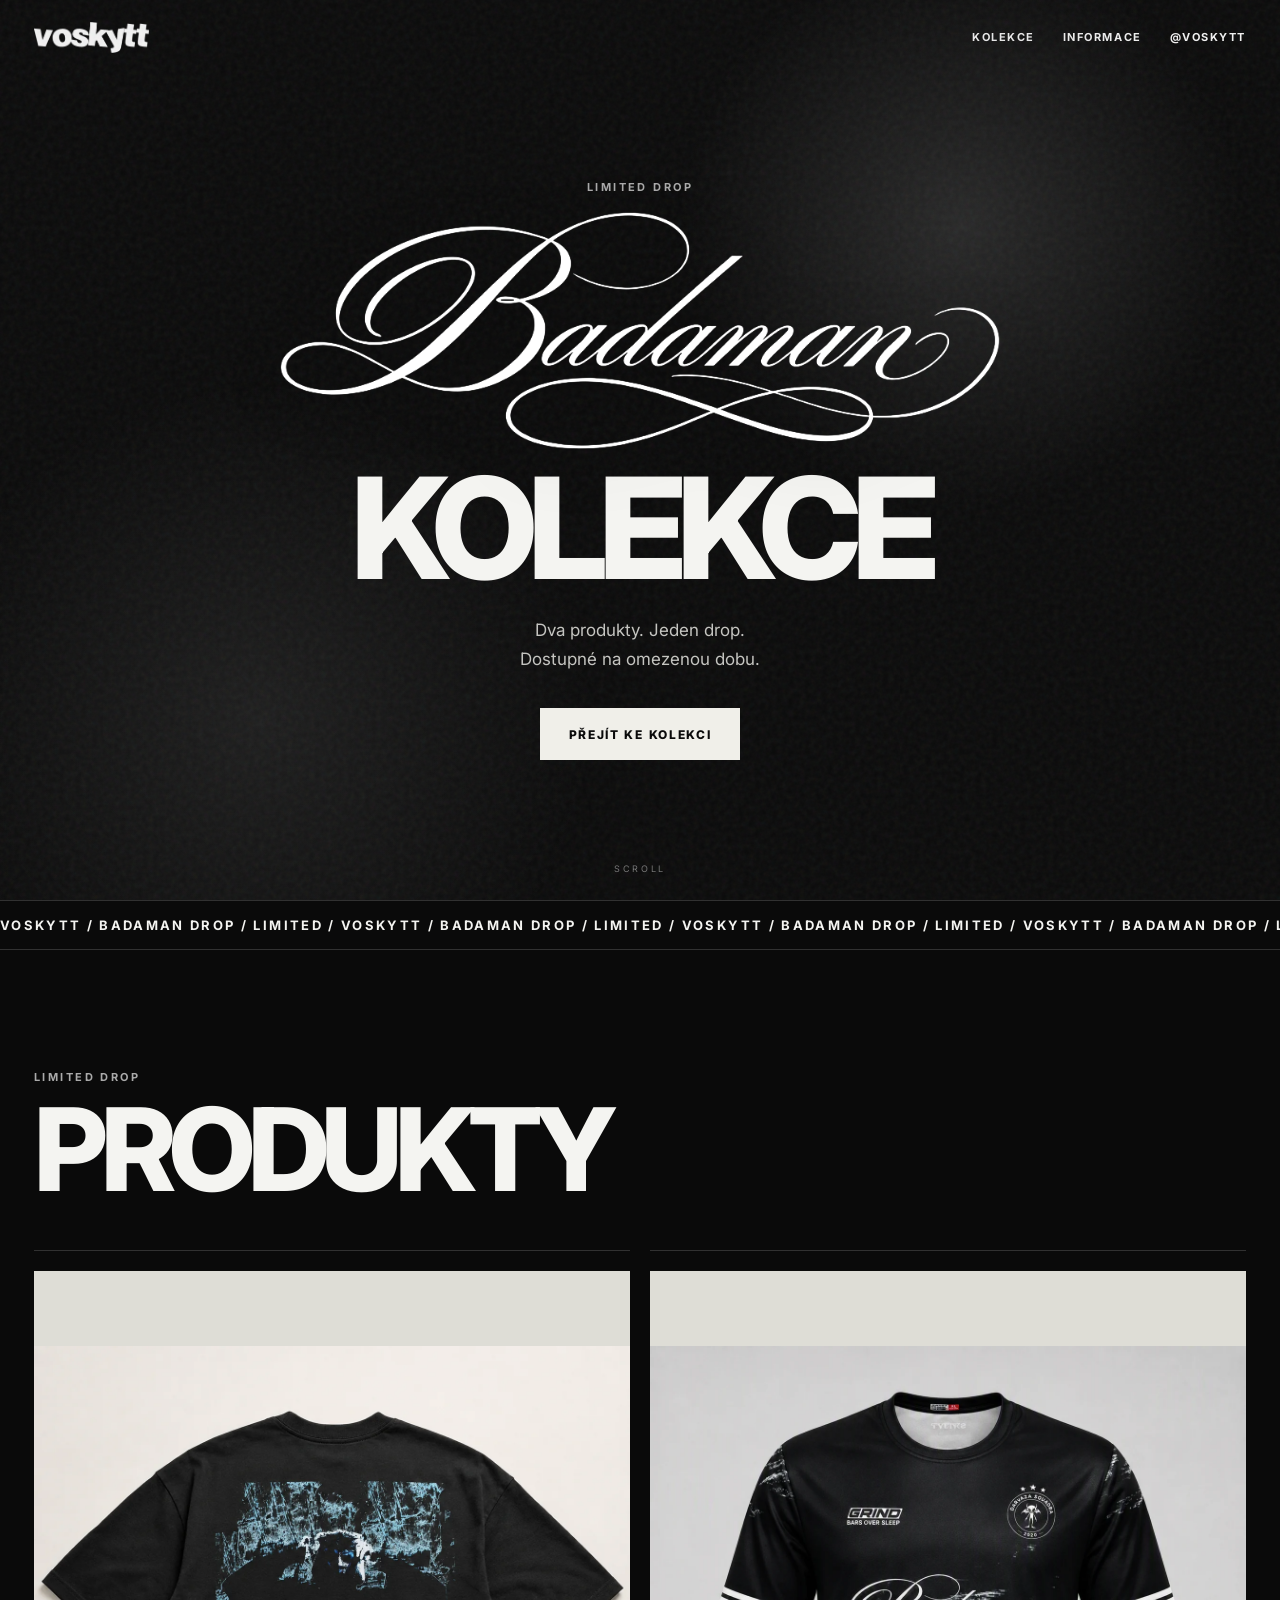
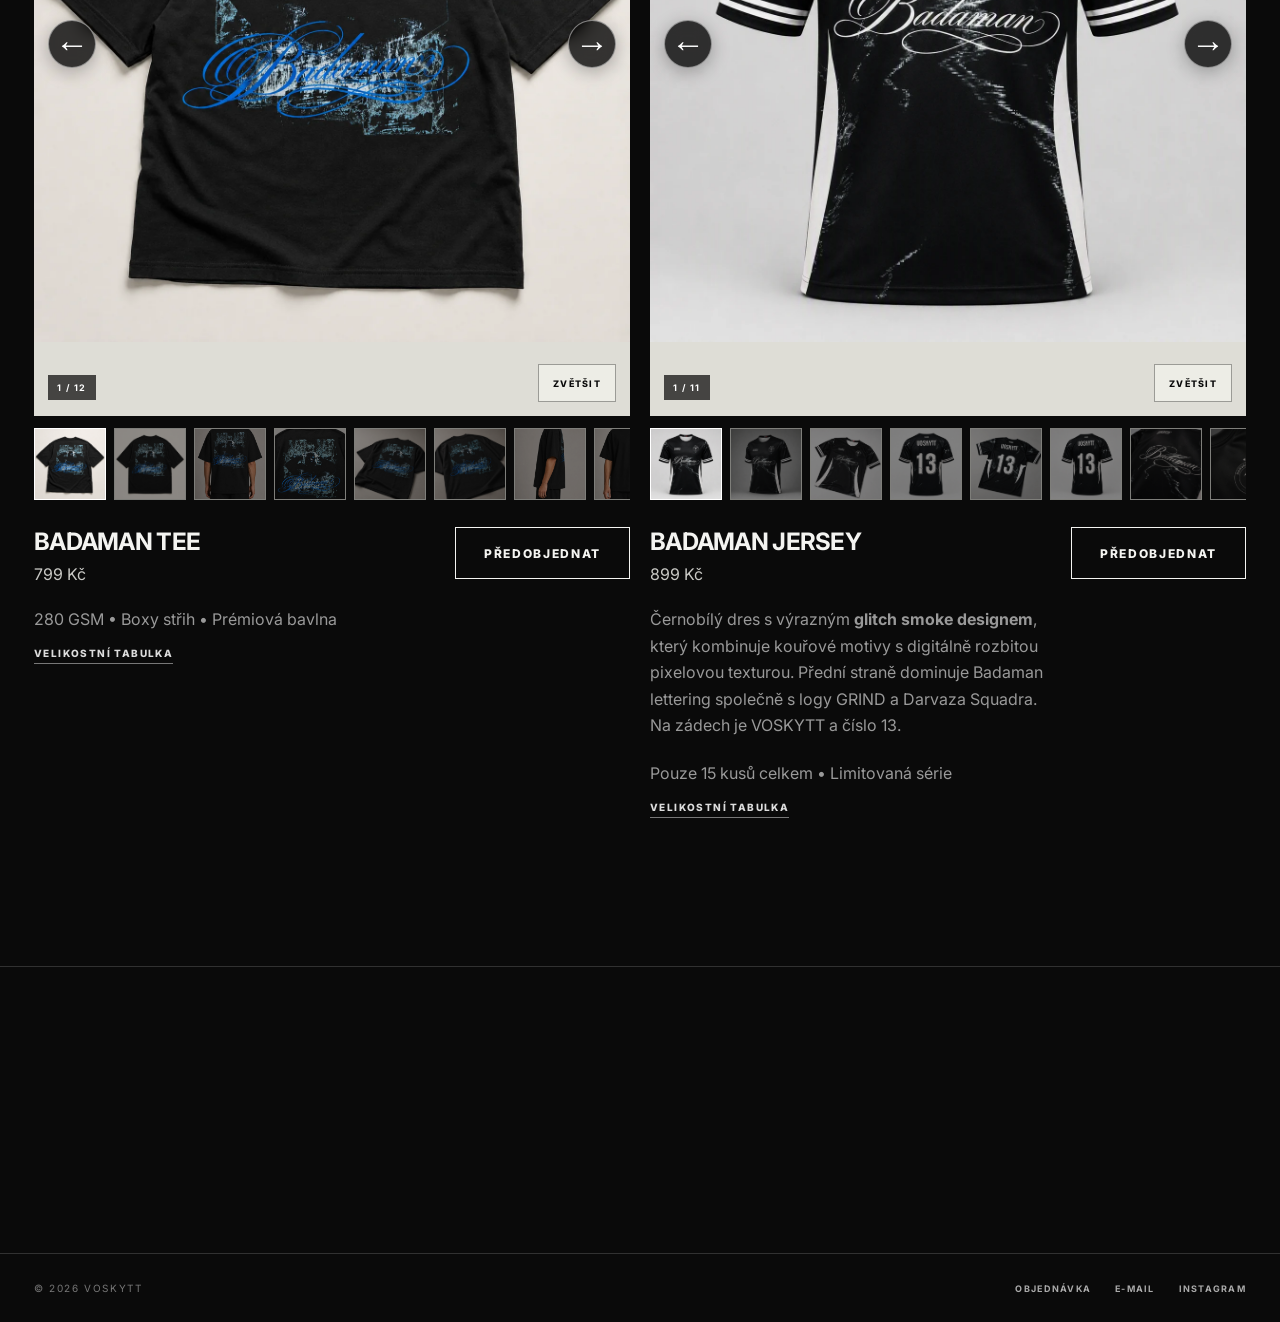
==== commit eebacf91: "Add files via upload" ====
--- a/index.html
+++ b/index.html
@@ -3,94 +3,258 @@
 <head>
   <meta charset="utf-8">
   <meta name="viewport" content="width=device-width, initial-scale=1">
-  <meta name="theme-color" content="#000000">
-  <meta name="description" content="VOSKYTT — BADAMAN DROP COMING SOON.">
-  <title>VOSKYTT — Drop Coming Soon</title>
-  <link rel="icon" type="image/png" href="voskytt-logo.png">
-  <style>
-    :root {
-      color-scheme: dark;
-      --bg: #000;
-      --text: #fff;
-      --muted: rgba(255,255,255,.62);
-    }
-
-    * { box-sizing: border-box; }
-
-    html, body { width: 100%; min-height: 100%; }
-
-    body {
-      margin: 0;
-      min-height: 100svh;
-      overflow: hidden;
-      display: grid;
-      place-items: center;
-      background: var(--bg);
-      color: var(--text);
-      font-family: Arial, Helvetica, sans-serif;
-      -webkit-font-smoothing: antialiased;
-      text-rendering: geometricPrecision;
-    }
-
-    main {
-      width: min(90vw, 900px);
-      padding: 36px 20px;
-      text-align: center;
-      animation: reveal 1.15s cubic-bezier(.2,.7,.2,1) both;
-    }
-
-    .logo {
-      display: block;
-      width: clamp(230px, 42vw, 520px);
-      height: auto;
-      margin: 0 auto clamp(52px, 8vh, 96px);
-      user-select: none;
-      -webkit-user-drag: none;
-    }
-
-    h1 {
-      margin: 0;
-      font-size: clamp(1.1rem, 2.2vw, 1.7rem);
-      font-weight: 600;
-      letter-spacing: .34em;
-      line-height: 1.35;
-      text-transform: uppercase;
-      padding-left: .34em;
-    }
-
-    p {
-      margin: 24px 0 0;
-      color: var(--muted);
-      font-size: clamp(.72rem, 1.2vw, .88rem);
-      font-weight: 400;
-      letter-spacing: .3em;
-      line-height: 1.5;
-      text-transform: uppercase;
-      padding-left: .3em;
-    }
-
-    @keyframes reveal {
-      from { opacity: 0; transform: translateY(10px); }
-      to { opacity: 1; transform: translateY(0); }
-    }
-
-    @media (max-width: 520px) {
-      main { padding-inline: 14px; }
-      .logo { width: min(78vw, 360px); margin-bottom: 58px; }
-      h1 { letter-spacing: .22em; padding-left: .22em; }
-      p { letter-spacing: .24em; padding-left: .24em; }
-    }
-
-    @media (prefers-reduced-motion: reduce) {
-      main { animation: none; }
-    }
-  </style>
+  <meta name="description" content="VOSKYTT — BADAMAN limited drop. BADAMAN TEE a BADAMAN JERSEY.">
+  <meta name="theme-color" content="#0a0a0a">
+  <title>VOSKYTT — BADAMAN DROP</title>
+  <link rel="preconnect" href="https://fonts.googleapis.com">
+  <link rel="preconnect" href="https://fonts.gstatic.com" crossorigin>
+  <link href="https://fonts.googleapis.com/css2?family=Inter:wght@400;500;600;700;800&display=swap" rel="stylesheet">
+  <link rel="stylesheet" href="style-final.css?v=4">
 </head>
 <body>
-  <main aria-label="VOSKYTT coming soon">
-    <img class="logo" src="voskytt-logo.png" alt="VOSKYTT">
-    <h1>Drop Coming Soon</h1>
-    <p>Stay Ready.</p>
+  <header class="site-header">
+    <a class="logo" href="#top" aria-label="VOSKYTT domů">
+      <img src="voskytt-logo.png" alt="VOSKYTT">
+    </a>
+    <nav aria-label="Hlavní navigace">
+      <a href="#shop">KOLEKCE</a>
+      <a href="#info">INFORMACE</a>
+      <a href="https://www.instagram.com/voskytt/" target="_blank" rel="noopener">@VOSKYTT</a>
+    </nav>
+  </header>
+
+  <main id="top">
+    <section class="hero">
+      <div class="hero-noise"></div>
+      <div class="hero-content reveal">
+        <p class="eyebrow">LIMITED DROP</p>
+        <img class="badaman-hero-logo" src="badaman-logo.png" alt="Badaman">
+        <h1>KOLEKCE</h1>
+        <p class="hero-copy">
+          Dva produkty. Jeden drop.<br>
+          Dostupné na omezenou dobu.
+        </p>
+        <a class="button button-light" href="#shop">PŘEJÍT KE KOLEKCI</a>
+      </div>
+      <div class="scroll-indicator">SCROLL</div>
+    </section>
+
+    <section class="marquee" aria-hidden="true">
+      <div class="marquee-track">
+        <span>VOSKYTT / BADAMAN DROP / LIMITED / VOSKYTT / BADAMAN DROP / LIMITED /&nbsp;</span>
+        <span>VOSKYTT / BADAMAN DROP / LIMITED / VOSKYTT / BADAMAN DROP / LIMITED /&nbsp;</span>
+      </div>
+    </section>
+
+    <section class="shop" id="shop">
+      <div class="section-heading reveal">
+        <p class="eyebrow">LIMITED DROP</p>
+        <h2>PRODUKTY</h2>
+      </div>
+
+      <div class="products">
+        <article class="product reveal" data-product="BADAMAN TEE" data-price="799">
+          <div class="product-gallery" data-gallery="tee">
+            <div class="gallery-stage" tabindex="0" aria-label="Galerie BADAMAN TEE">
+              <figure class="gallery-slide is-active" data-index="0">
+                <img src="assets/tee-01.webp" alt="Zadní strana trička" fetchpriority="high">
+              </figure>
+              <figure class="gallery-slide" data-index="1">
+                <img src="assets/tee-02.webp" alt="Zadní strana trička – rovný pohled" loading="lazy">
+              </figure>
+              <figure class="gallery-slide" data-index="2">
+                <img src="assets/tee-03.webp" alt="Tričko na postavě – zadní strana" loading="lazy">
+              </figure>
+              <figure class="gallery-slide" data-index="3">
+                <img src="assets/tee-04.webp" alt="Detail zadního potisku" loading="lazy">
+              </figure>
+              <figure class="gallery-slide" data-index="4">
+                <img src="assets/tee-05.webp" alt="Detail trička – zadní potisk" loading="lazy">
+              </figure>
+              <figure class="gallery-slide" data-index="5">
+                <img src="assets/tee-06.webp" alt="Detail trička – zadní potisk zblízka" loading="lazy">
+              </figure>
+              <figure class="gallery-slide" data-index="6">
+                <img src="assets/tee-07.webp" alt="Tričko na postavě – boční pohled" loading="lazy">
+              </figure>
+              <figure class="gallery-slide" data-index="7">
+                <img src="assets/tee-08.webp" alt="Tričko na postavě – přední strana" loading="lazy">
+              </figure>
+              <figure class="gallery-slide" data-index="8">
+                <img src="assets/tee-09.webp" alt="Přední strana trička – produktová fotografie" loading="lazy">
+              </figure>
+              <figure class="gallery-slide" data-index="9">
+                <img src="assets/tee-10.webp" alt="Přední strana trička – rovný pohled" loading="lazy">
+              </figure>
+              <figure class="gallery-slide" data-index="10">
+                <img src="assets/tee-11.webp" alt="Detail loga na hrudi" loading="lazy">
+              </figure>
+              <figure class="gallery-slide" data-index="11">
+                <img src="assets/tee-12.webp" alt="Detail límce a předního loga" loading="lazy">
+              </figure>
+              <button class="gallery-arrow gallery-prev" type="button" aria-label="Předchozí fotografie">←</button>
+              <button class="gallery-arrow gallery-next" type="button" aria-label="Další fotografie">→</button>
+              <button class="gallery-zoom" type="button" aria-label="Zvětšit fotografii">ZVĚTŠIT</button>
+              <div class="gallery-counter" aria-live="polite">1 / 12</div>
+            </div>
+            <div class="gallery-thumbs" aria-label="Náhledy fotografií">
+              <button class="gallery-thumb is-active" type="button" data-index="0" aria-label="Zobrazit fotografii 1">
+                <img src="assets/tee-01.webp" alt="" loading="lazy">
+              </button>
+              <button class="gallery-thumb" type="button" data-index="1" aria-label="Zobrazit fotografii 2">
+                <img src="assets/tee-02.webp" alt="" loading="lazy">
+              </button>
+              <button class="gallery-thumb" type="button" data-index="2" aria-label="Zobrazit fotografii 3">
+                <img src="assets/tee-03.webp" alt="" loading="lazy">
+              </button>
+              <button class="gallery-thumb" type="button" data-index="3" aria-label="Zobrazit fotografii 4">
+                <img src="assets/tee-04.webp" alt="" loading="lazy">
+              </button>
+              <button class="gallery-thumb" type="button" data-index="4" aria-label="Zobrazit fotografii 5">
+                <img src="assets/tee-05.webp" alt="" loading="lazy">
+              </button>
+              <button class="gallery-thumb" type="button" data-index="5" aria-label="Zobrazit fotografii 6">
+                <img src="assets/tee-06.webp" alt="" loading="lazy">
+              </button>
+              <button class="gallery-thumb" type="button" data-index="6" aria-label="Zobrazit fotografii 7">
+                <img src="assets/tee-07.webp" alt="" loading="lazy">
+              </button>
+              <button class="gallery-thumb" type="button" data-index="7" aria-label="Zobrazit fotografii 8">
+                <img src="assets/tee-08.webp" alt="" loading="lazy">
+              </button>
+              <button class="gallery-thumb" type="button" data-index="8" aria-label="Zobrazit fotografii 9">
+                <img src="assets/tee-09.webp" alt="" loading="lazy">
+              </button>
+              <button class="gallery-thumb" type="button" data-index="9" aria-label="Zobrazit fotografii 10">
+                <img src="assets/tee-10.webp" alt="" loading="lazy">
+              </button>
+              <button class="gallery-thumb" type="button" data-index="10" aria-label="Zobrazit fotografii 11">
+                <img src="assets/tee-11.webp" alt="" loading="lazy">
+              </button>
+              <button class="gallery-thumb" type="button" data-index="11" aria-label="Zobrazit fotografii 12">
+                <img src="assets/tee-12.webp" alt="" loading="lazy">
+              </button>
+            </div>
+          </div>
+          <div class="product-details">
+            <div>
+              <h3>BADAMAN TEE</h3>
+              <p class="price">799 Kč</p>
+            </div>
+            <p class="product-copy">280 GSM • Boxy střih • Prémiová bavlna</p>
+            <button class="size-guide-trigger" type="button" data-modal-target="tee-size-guide-modal">VELIKOSTNÍ TABULKA</button>
+            <a class="button order-button" href="objednavka.html?produkt=tee">PŘEDOBJEDNAT</a>
+          </div>
+        </article>
+
+        <article class="product reveal" data-product="BADAMAN JERSEY" data-price="899">
+          <div class="product-gallery" data-gallery="jersey">
+            <div class="gallery-stage" tabindex="0" aria-label="Galerie BADAMAN JERSEY">
+              <figure class="gallery-slide is-active" data-index="0"><img src="assets/jersey-01.webp" alt="BADAMAN JERSEY – přední strana, hlavní produktová fotografie" fetchpriority="high"></figure>
+              <figure class="gallery-slide" data-index="1"><img src="assets/jersey-02.webp" alt="BADAMAN JERSEY – přední strana z úhlu" loading="lazy"></figure>
+              <figure class="gallery-slide" data-index="2"><img src="assets/jersey-03.webp" alt="BADAMAN JERSEY – přední strana položená" loading="lazy"></figure>
+              <figure class="gallery-slide" data-index="3"><img src="assets/jersey-04.webp" alt="BADAMAN JERSEY – zadní strana" loading="lazy"></figure>
+              <figure class="gallery-slide" data-index="4"><img src="assets/jersey-05.webp" alt="BADAMAN JERSEY – zadní strana položená" loading="lazy"></figure>
+              <figure class="gallery-slide" data-index="5"><img src="assets/jersey-06.webp" alt="BADAMAN JERSEY – zadní strana z úhlu" loading="lazy"></figure>
+              <figure class="gallery-slide" data-index="6"><img src="assets/jersey-07.webp" alt="BADAMAN JERSEY – detail Badaman letteringu a materiálu" loading="lazy"></figure>
+              <figure class="gallery-slide" data-index="7"><img src="assets/jersey-08.webp" alt="BADAMAN JERSEY – detail znaku Darvaza Squadra" loading="lazy"></figure>
+              <figure class="gallery-slide" data-index="8"><img src="assets/jersey-09.webp" alt="BADAMAN JERSEY – detail loga GRIND a materiálu" loading="lazy"></figure>
+              <figure class="gallery-slide" data-index="9"><img src="assets/jersey-10.webp" alt="BADAMAN JERSEY – přední strana na postavě" loading="lazy"></figure>
+              <figure class="gallery-slide" data-index="10"><img src="assets/jersey-11.webp" alt="BADAMAN JERSEY – zadní strana na postavě" loading="lazy"></figure>
+              <button class="gallery-arrow gallery-prev" type="button" aria-label="Předchozí fotografie">←</button>
+              <button class="gallery-arrow gallery-next" type="button" aria-label="Další fotografie">→</button>
+              <button class="gallery-zoom" type="button" aria-label="Zvětšit fotografii">ZVĚTŠIT</button>
+              <div class="gallery-counter" aria-live="polite">1 / 11</div>
+            </div>
+            <div class="gallery-thumbs" aria-label="Náhledy fotografií">
+              <button class="gallery-thumb is-active" type="button" data-index="0" aria-label="Zobrazit fotografii 1"><img src="assets/jersey-01.webp" alt="" loading="lazy"></button>
+              <button class="gallery-thumb" type="button" data-index="1" aria-label="Zobrazit fotografii 2"><img src="assets/jersey-02.webp" alt="" loading="lazy"></button>
+              <button class="gallery-thumb" type="button" data-index="2" aria-label="Zobrazit fotografii 3"><img src="assets/jersey-03.webp" alt="" loading="lazy"></button>
+              <button class="gallery-thumb" type="button" data-index="3" aria-label="Zobrazit fotografii 4"><img src="assets/jersey-04.webp" alt="" loading="lazy"></button>
+              <button class="gallery-thumb" type="button" data-index="4" aria-label="Zobrazit fotografii 5"><img src="assets/jersey-05.webp" alt="" loading="lazy"></button>
+              <button class="gallery-thumb" type="button" data-index="5" aria-label="Zobrazit fotografii 6"><img src="assets/jersey-06.webp" alt="" loading="lazy"></button>
+              <button class="gallery-thumb" type="button" data-index="6" aria-label="Zobrazit fotografii 7"><img src="assets/jersey-07.webp" alt="" loading="lazy"></button>
+              <button class="gallery-thumb" type="button" data-index="7" aria-label="Zobrazit fotografii 8"><img src="assets/jersey-08.webp" alt="" loading="lazy"></button>
+              <button class="gallery-thumb" type="button" data-index="8" aria-label="Zobrazit fotografii 9"><img src="assets/jersey-09.webp" alt="" loading="lazy"></button>
+              <button class="gallery-thumb" type="button" data-index="9" aria-label="Zobrazit fotografii 10"><img src="assets/jersey-10.webp" alt="" loading="lazy"></button>
+              <button class="gallery-thumb" type="button" data-index="10" aria-label="Zobrazit fotografii 11"><img src="assets/jersey-11.webp" alt="" loading="lazy"></button>
+            </div>
+          </div>
+          <div class="product-details">
+            <div>
+              <h3>BADAMAN JERSEY</h3>
+              <p class="price">899 Kč</p>
+            </div>
+            <p class="product-copy">Černobílý dres s výrazným <strong>glitch smoke designem</strong>, který kombinuje kouřové motivy s digitálně rozbitou pixelovou texturou. Přední straně dominuje Badaman lettering společně s logy GRIND a Darvaza Squadra. Na zádech je VOSKYTT a číslo 13.</p>
+            <p class="product-copy">Pouze 15 kusů celkem • Limitovaná série</p>
+            <button class="size-guide-trigger" type="button" data-modal-target="jersey-size-guide-modal">VELIKOSTNÍ TABULKA</button>
+            <a class="button order-button" href="objednavka.html?produkt=jersey">PŘEDOBJEDNAT</a>
+          </div>
+        </article>
+      </div>
+    </section>
+
+    <section class="info" id="info">
+      <div class="info-grid">
+        <div class="reveal">
+          <p class="eyebrow">DOPRAVA</p>
+          <h3>ZÁSILKOVNA</h3>
+          <p>Česko a Slovensko. Doprava stojí 89 Kč za objednávku.</p>
+        </div>
+        <div class="reveal">
+          <p class="eyebrow">PLATBA</p>
+          <h3>BANKOVNÍ PŘEVOD</h3>
+          <p>Po přijetí objednávky ti zašleme platební údaje e-mailem.</p>
+        </div>
+        <div class="reveal">
+          <p class="eyebrow">DODÁNÍ</p>
+          <h3>PŘEDOBJEDNÁVKA</h3>
+          <p>TEE přibližně 2–3 týdny. JERSEY přibližně 4–6 týdnů po ukončení dropu.</p>
+        </div>
+      </div>
+    </section>
   </main>
+
+  <footer>
+    <span>© <span id="year"></span> VOSKYTT</span>
+    <div class="footer-links">
+      <a href="objednavka.html">OBJEDNÁVKA</a>
+      <a href="mailto:voskytt@icloud.com">E-MAIL</a>
+      <a href="https://www.instagram.com/voskytt/" target="_blank" rel="noopener">INSTAGRAM</a>
+    </div>
+  </footer>
+
+
+  <div class="modal" id="tee-size-guide-modal" aria-hidden="true" role="dialog" aria-modal="true" aria-labelledby="size-guide-title">
+    <div class="modal-backdrop" data-modal-close></div>
+    <div class="modal-panel">
+      <button class="modal-close" type="button" data-modal-close aria-label="Zavřít">×</button>
+      <p class="eyebrow">BADAMAN TEE</p>
+      <h2 id="size-guide-title">VELIKOSTNÍ TABULKA</h2>
+      <img src="assets/tee-size-guide.webp" alt="Velikostní tabulka BADAMAN TEE v centimetrech">
+      <p class="modal-note">Rozměry jsou uvedené v centimetrech. Pro správnou volbu doporučujeme porovnat rozměry s tričkem, které ti dobře sedí.</p>
+    </div>
+  </div>
+
+  <div class="modal" id="jersey-size-guide-modal" aria-hidden="true" role="dialog" aria-modal="true" aria-labelledby="jersey-size-guide-title">
+    <div class="modal-backdrop" data-modal-close></div>
+    <div class="modal-panel">
+      <button class="modal-close" type="button" data-modal-close aria-label="Zavřít">×</button>
+      <p class="eyebrow">BADAMAN JERSEY</p>
+      <h2 id="jersey-size-guide-title">VELIKOSTNÍ TABULKA</h2>
+      <img src="assets/jersey-size-guide.webp" alt="Velikostní tabulka BADAMAN JERSEY v centimetrech">
+      <p class="modal-note">Rozměry jsou uvedené v centimetrech. Tolerance při výrobě je přibližně ± 2 cm.</p>
+    </div>
+  </div>
+
+  <div class="lightbox" id="gallery-lightbox" aria-hidden="true" role="dialog" aria-modal="true" aria-label="Zvětšená fotografie produktu">
+    <button class="lightbox-close" type="button" aria-label="Zavřít">×</button>
+    <button class="lightbox-arrow lightbox-prev" type="button" aria-label="Předchozí fotografie">←</button>
+    <img src="" alt="">
+    <button class="lightbox-arrow lightbox-next" type="button" aria-label="Další fotografie">→</button>
+    <div class="lightbox-counter"></div>
+  </div>
+
+  <script src="script-final.js?v=4"></script>
 </body>
 </html>
--- a/style-final.css
+++ b/style-final.css
@@ -0,0 +1,549 @@
+:root {
+  --bg: #0a0a0a;
+  --panel: #111;
+  --text: #f4f4f1;
+  --muted: #aaa;
+  --line: rgba(255,255,255,.16);
+  --light: #f0efe9;
+  --dark: #0a0a0a;
+}
+
+* { box-sizing: border-box; }
+html { scroll-behavior: smooth; }
+body {
+  margin: 0;
+  background: var(--bg);
+  color: var(--text);
+  font-family: Inter, Arial, sans-serif;
+  -webkit-font-smoothing: antialiased;
+}
+a { color: inherit; text-decoration: none; }
+button, input, select, textarea { font: inherit; }
+
+.site-header {
+  position: fixed;
+  z-index: 20;
+  top: 0;
+  left: 0;
+  width: 100%;
+  display: flex;
+  justify-content: space-between;
+  align-items: center;
+  padding: 22px 34px;
+  mix-blend-mode: difference;
+  color: white;
+}
+.logo { display: inline-flex; align-items: center; }
+.logo img {
+  display: block;
+  width: clamp(105px, 9vw, 150px);
+  height: auto;
+  filter: drop-shadow(0 2px 8px rgba(0,0,0,.35));
+}
+.site-header nav { display: flex; gap: 28px; }
+.site-header nav a,
+.footer-links a {
+  font-size: 11px;
+  font-weight: 700;
+  letter-spacing: .14em;
+}
+
+.hero {
+  position: relative;
+  min-height: 100svh;
+  display: grid;
+  place-items: center;
+  overflow: hidden;
+  padding: 100px 24px 60px;
+  background:
+    radial-gradient(circle at 75% 25%, rgba(255,255,255,.12), transparent 24%),
+    radial-gradient(circle at 20% 80%, rgba(255,255,255,.08), transparent 27%),
+    #0a0a0a;
+}
+.hero-noise {
+  position: absolute;
+  inset: 0;
+  opacity: .18;
+  pointer-events: none;
+  background-image: url("data:image/svg+xml,%3Csvg viewBox='0 0 180 180' xmlns='http://www.w3.org/2000/svg'%3E%3Cfilter id='n'%3E%3CfeTurbulence type='fractalNoise' baseFrequency='.9' numOctaves='4' stitchTiles='stitch'/%3E%3C/filter%3E%3Crect width='100%25' height='100%25' filter='url(%23n)' opacity='.35'/%3E%3C/svg%3E");
+}
+.hero-content { position: relative; text-align: center; max-width: 1000px; }
+.eyebrow {
+  margin: 0 0 18px;
+  color: var(--muted);
+  font-size: 11px;
+  font-weight: 700;
+  letter-spacing: .22em;
+}
+.hero h1, .section-heading h2, .order-heading h1, .thanks-card h1 {
+  margin: 0;
+  font-size: clamp(58px, 11vw, 158px);
+  line-height: .82;
+  letter-spacing: -.065em;
+  font-weight: 800;
+}
+.badaman-hero-logo {
+  display: block;
+  width: min(720px, 78vw);
+  max-height: 250px;
+  object-fit: contain;
+  margin: 0 auto 22px;
+  filter: drop-shadow(0 12px 28px rgba(0,0,0,.35));
+}
+.hero-copy {
+  max-width: 480px;
+  margin: 30px auto 34px;
+  color: #c5c5c1;
+  font-size: clamp(14px, 1.4vw, 17px);
+  line-height: 1.7;
+}
+.button {
+  display: inline-flex;
+  justify-content: center;
+  align-items: center;
+  min-height: 52px;
+  padding: 0 28px;
+  border: 1px solid var(--text);
+  background: transparent;
+  color: var(--text);
+  font-size: 12px;
+  font-weight: 800;
+  letter-spacing: .14em;
+  cursor: pointer;
+  transition: .25s ease;
+}
+.button:hover { background: var(--text); color: var(--dark); }
+.button-light { background: var(--light); color: var(--dark); border-color: var(--light); }
+.button-light:hover { background: transparent; color: var(--light); }
+.scroll-indicator {
+  position: absolute;
+  bottom: 26px;
+  left: 50%;
+  transform: translateX(-50%);
+  color: #777;
+  font-size: 9px;
+  letter-spacing: .28em;
+}
+
+.marquee {
+  overflow: hidden;
+  border-top: 1px solid var(--line);
+  border-bottom: 1px solid var(--line);
+  padding: 16px 0;
+}
+.marquee-track { display: flex; width: max-content; animation: marquee 20s linear infinite; }
+.marquee span { font-size: 13px; font-weight: 700; letter-spacing: .18em; }
+@keyframes marquee { to { transform: translateX(-50%); } }
+
+.shop { padding: 120px 34px 140px; }
+.section-heading { margin-bottom: 54px; }
+.section-heading h2 { font-size: clamp(50px, 9vw, 120px); }
+.products { display: grid; grid-template-columns: 1fr 1fr; gap: 20px; }
+.product { border-top: 1px solid var(--line); padding-top: 20px; }
+.product-image {
+  position: relative;
+  aspect-ratio: 4 / 5;
+  overflow: hidden;
+  background: #deddd6;
+  color: #111;
+}
+.placeholder { display: grid; place-items: center; }
+.placeholder::before,
+.placeholder::after {
+  content: "";
+  position: absolute;
+  border: 1px solid rgba(0,0,0,.24);
+}
+.placeholder::before { width: 65%; height: 65%; transform: rotate(18deg); }
+.placeholder::after { width: 44%; height: 76%; transform: rotate(-17deg); }
+.jersey-placeholder { background: #bfc1bd; }
+.placeholder-label {
+  position: relative;
+  z-index: 2;
+  text-align: center;
+  font-size: clamp(14px, 2vw, 22px);
+  font-weight: 800;
+  letter-spacing: .12em;
+  line-height: 1.5;
+}
+.placeholder-code {
+  position: absolute;
+  bottom: 20px;
+  left: 20px;
+  font-size: 10px;
+  font-weight: 800;
+  letter-spacing: .18em;
+}
+.product-details {
+  display: grid;
+  grid-template-columns: 1fr auto;
+  gap: 12px 24px;
+  align-items: start;
+  padding: 24px 0 8px;
+}
+.product h3 { margin: 0 0 8px; font-size: 24px; letter-spacing: -.03em; }
+.price { margin: 0; color: #c9c9c5; }
+.product-copy {
+  grid-column: 1;
+  max-width: 420px;
+  margin: 10px 0 0;
+  color: #999;
+  line-height: 1.65;
+}
+.order-button { grid-column: 2; grid-row: 1 / span 2; }
+
+.info {
+  border-top: 1px solid var(--line);
+  border-bottom: 1px solid var(--line);
+  padding: 80px 34px;
+}
+.info-grid { display: grid; grid-template-columns: repeat(3, 1fr); gap: 54px; }
+.info h3 { margin: 0 0 16px; font-size: 20px; }
+.info p:not(.eyebrow) { margin: 0; color: #999; line-height: 1.7; }
+.info a { text-decoration: underline; text-underline-offset: 4px; }
+
+footer {
+  display: flex;
+  justify-content: space-between;
+  align-items: center;
+  gap: 24px;
+  padding: 28px 34px;
+  color: #777;
+  font-size: 10px;
+  letter-spacing: .16em;
+}
+.footer-links { display: flex; gap: 24px; }
+.footer-links a { color: #aaa; font-size: 9px; }
+.footer-links a:hover { color: #fff; }
+
+/* Objednávková stránka */
+.order-page { min-height: 100svh; padding: 130px 34px 80px; }
+.order-shell { width: min(1180px, 100%); margin: 0 auto; }
+.order-heading { margin-bottom: 60px; }
+.order-heading h1 { font-size: clamp(58px, 10vw, 124px); }
+.order-intro { max-width: 620px; margin: 28px 0 0; color: #aaa; line-height: 1.75; }
+.order-layout { display: grid; grid-template-columns: minmax(0, 1fr) 360px; gap: 70px; align-items: start; }
+.order-form { border-top: 1px solid var(--line); padding-top: 30px; }
+.form-grid { display: grid; grid-template-columns: 1fr 1fr; gap: 22px 18px; }
+.form-field { display: grid; gap: 10px; }
+.form-field.full { grid-column: 1 / -1; }
+.form-field label,
+.checkbox-row {
+  font-size: 10px;
+  font-weight: 800;
+  letter-spacing: .12em;
+}
+input, select, textarea {
+  width: 100%;
+  border: 0;
+  border-bottom: 1px solid #555;
+  border-radius: 0;
+  padding: 14px 0;
+  background: transparent;
+  color: var(--text);
+  outline: none;
+}
+input:focus, select:focus, textarea:focus { border-color: #fff; }
+select {
+  background-color: #0f0f0f;
+  color: #f2f2ed;
+  color-scheme: light;
+}
+/* Native dropdown menus on Windows/Chrome ignore dark option styling reliably.
+   A light popup guarantees readable choices while the closed select stays dark. */
+select option {
+  background: #ffffff;
+  color: #111111;
+}
+select option[value=""] {
+  color: #666666;
+}
+textarea { resize: vertical; min-height: 100px; }
+.checkbox-row {
+  display: grid;
+  grid-template-columns: 18px 1fr;
+  gap: 12px;
+  align-items: start;
+  margin-top: 8px;
+  color: #aaa;
+  font-weight: 500;
+  letter-spacing: 0;
+  line-height: 1.55;
+}
+.checkbox-row input { width: 16px; height: 16px; margin: 2px 0 0; }
+.order-submit { width: 100%; margin-top: 28px; }
+.order-summary {
+  position: sticky;
+  top: 110px;
+  border: 1px solid var(--line);
+  padding: 28px;
+}
+.summary-row {
+  display: flex;
+  justify-content: space-between;
+  gap: 20px;
+  padding: 14px 0;
+  border-bottom: 1px solid var(--line);
+  color: #aaa;
+  font-size: 13px;
+}
+.summary-row strong { color: #fff; text-align: right; }
+.summary-total { padding-top: 24px; border-bottom: 0; font-size: 15px; }
+.summary-total strong { font-size: 22px; }
+.summary-note { margin: 24px 0 0; color: #777; font-size: 12px; line-height: 1.65; }
+.back-link { display: inline-flex; margin-top: 32px; color: #aaa; font-size: 11px; letter-spacing: .14em; }
+.back-link:hover { color: #fff; }
+
+/* Děkovací stránka */
+.thanks-page { min-height: 100svh; display: grid; place-items: center; padding: 100px 24px; }
+.thanks-card { width: min(900px, 100%); text-align: center; }
+.thanks-card h1 { font-size: clamp(58px, 11vw, 132px); }
+.thanks-card p { width: min(600px, 100%); margin: 32px auto; color: #aaa; line-height: 1.75; }
+
+.reveal { opacity: 0; transform: translateY(18px); transition: opacity .7s ease, transform .7s ease; }
+.reveal.visible { opacity: 1; transform: none; }
+
+@media (max-width: 800px) {
+  .site-header { padding: 18px; }
+  .site-header nav { gap: 14px; }
+  .site-header nav a:nth-child(2) { display: none; }
+  .hero { padding-inline: 18px; }
+  .hero h1 { font-size: clamp(54px, 18vw, 94px); }
+  .badaman-hero-logo { width: min(560px, 92vw); margin-bottom: 18px; }
+  .logo img { width: 105px; }
+  .shop { padding: 90px 18px 100px; }
+  .products { grid-template-columns: 1fr; gap: 80px; }
+  .product-details { grid-template-columns: 1fr; }
+  .order-button { grid-column: 1; grid-row: auto; width: 100%; margin-top: 14px; }
+  .info { padding: 70px 18px; }
+  .info-grid { grid-template-columns: 1fr; gap: 50px; }
+  footer { padding: 24px 18px; align-items: flex-start; flex-direction: column; }
+  .footer-links { flex-wrap: wrap; gap: 14px 20px; }
+  .order-page { padding: 110px 18px 60px; }
+  .order-layout { grid-template-columns: 1fr; gap: 42px; }
+  .form-grid { grid-template-columns: 1fr; }
+  .form-field.full { grid-column: auto; }
+  .order-summary { position: static; }
+}
+
+@media (prefers-reduced-motion: reduce) {
+  * { scroll-behavior: auto !important; animation: none !important; transition: none !important; }
+  .reveal { opacity: 1; transform: none; }
+}
+
+/* Vylepšení objednávky v2 */
+.order-heading {
+  padding-bottom: 34px;
+  border-bottom: 1px solid var(--line);
+}
+.order-intro { font-size: 15px; }
+.order-form { padding-top: 0; border-top: 0; }
+.form-grid { gap: 26px 20px; }
+.form-field label {
+  color: #bdbdb8;
+  font-size: 12px;
+  font-weight: 600;
+  letter-spacing: .02em;
+  text-transform: none;
+}
+input, select, textarea {
+  min-height: 54px;
+  border: 1px solid #393939;
+  padding: 14px 16px;
+  background: #0f0f0f;
+  transition: border-color .2s ease, background .2s ease;
+}
+textarea { min-height: 120px; }
+input:hover, select:hover, textarea:hover { border-color: #606060; }
+input:focus, select:focus, textarea:focus { border-color: #f2f2ed; background: #121212; }
+input:-webkit-autofill,
+input:-webkit-autofill:hover,
+input:-webkit-autofill:focus {
+  -webkit-text-fill-color: #f2f2ed;
+  -webkit-box-shadow: 0 0 0 1000px #0f0f0f inset;
+  caret-color: #f2f2ed;
+  transition: background-color 9999s ease-out;
+}
+.checkbox-row {
+  grid-template-columns: 24px 1fr;
+  padding: 4px 0;
+  cursor: pointer;
+}
+.checkbox-row input {
+  width: 22px;
+  height: 22px;
+  min-height: 0;
+  margin: 0;
+  accent-color: #f2f2ed;
+}
+.checkbox-row span { padding-top: 2px; }
+.payment-note {
+  margin-top: 28px;
+  padding: 22px 24px;
+  border: 1px solid var(--line);
+  color: #969691;
+  font-size: 13px;
+  line-height: 1.7;
+}
+.payment-note p { margin: 0; }
+.payment-note p + p { margin-top: 8px; }
+.payment-note strong { color: #f2f2ed; text-transform: uppercase; letter-spacing: .08em; font-size: 11px; }
+.order-submit {
+  min-height: 62px;
+  margin-top: 18px;
+  font-size: 12px;
+  letter-spacing: .16em;
+  background: #f2f2ed;
+  color: #0a0a0a;
+}
+.order-submit:hover { background: transparent; color: #f2f2ed; }
+.order-summary {
+  padding: 32px;
+  background: #0d0d0d;
+}
+.order-summary > .eyebrow { margin-bottom: 16px; }
+.summary-row { padding: 17px 0; font-size: 14px; }
+.summary-total {
+  margin-top: 6px;
+  padding-top: 25px;
+  border-top: 1px solid #777;
+}
+.summary-total span { color: #fff; font-weight: 700; letter-spacing: .08em; }
+.summary-total strong { font-size: 28px; }
+.summary-note {
+  padding-top: 22px;
+  border-top: 1px solid var(--line);
+  color: #92928d;
+}
+
+.thanks-steps {
+  display: grid;
+  grid-template-columns: repeat(3, 1fr);
+  gap: 1px;
+  margin: 50px 0;
+  border: 1px solid var(--line);
+  background: var(--line);
+  text-align: left;
+}
+.thanks-steps > div { padding: 28px; background: #0a0a0a; }
+.thanks-steps span { display: block; margin-bottom: 34px; color: #777; font-size: 10px; letter-spacing: .18em; }
+.thanks-steps strong { display: block; font-size: 14px; letter-spacing: .04em; text-transform: uppercase; }
+.thanks-steps p { width: auto; margin: 12px 0 0; font-size: 13px; line-height: 1.65; }
+
+@media (max-width: 800px) {
+  .order-heading { margin-bottom: 38px; }
+  .order-heading h1 { font-size: clamp(48px, 16vw, 78px); }
+  .order-intro { font-size: 14px; }
+  .order-summary { padding: 24px 20px; }
+  .thanks-steps { grid-template-columns: 1fr; }
+  .thanks-steps span { margin-bottom: 18px; }
+}
+
+/* Objednávka v5: více produktů a potvrzovací okno */
+.product-selection { margin: 34px 0; border-top: 1px solid var(--line); }
+.selection-heading { padding: 26px 0 18px; }
+.selection-heading .eyebrow { margin-bottom: 9px; }
+.selection-heading > p:last-child { margin: 0; color: #858580; font-size: 13px; line-height: 1.6; }
+.order-product-card { display: grid; grid-template-columns: minmax(180px, .8fr) 1.2fr; gap: 26px; padding: 24px 0; border-top: 1px solid var(--line); align-items: end; }
+.order-product-title strong { display: block; font-size: 16px; letter-spacing: .02em; }
+.order-product-title span { display: block; margin-top: 7px; color: #aaa; font-size: 13px; }
+.order-product-title p { margin: 12px 0 0; color: #92928d; font-size: 12px; line-height: 1.5; }
+.product-fields { display: grid; grid-template-columns: 1fr 1fr; gap: 18px; }
+.product-error { min-height: 20px; margin: 12px 0 0; color: #f2f2ed; font-size: 13px; font-weight: 700; }
+.order-details-grid { margin-top: 30px; }
+select:disabled { opacity: .45; cursor: not-allowed; }
+.product-summary-row strong { max-width: 180px; }
+.modal-open { overflow: hidden; }
+.confirm-modal[hidden] { display: none; }
+.confirm-modal { position: fixed; inset: 0; z-index: 1000; display: grid; place-items: center; padding: 20px; }
+.confirm-backdrop { position: absolute; inset: 0; background: rgba(0,0,0,.78); backdrop-filter: blur(7px); }
+.confirm-dialog { position: relative; width: min(520px, 100%); padding: 34px; border: 1px solid #4a4a4a; background: #0d0d0d; box-shadow: 0 24px 80px rgba(0,0,0,.6); }
+.confirm-dialog h2 { margin: 12px 0 18px; font-size: clamp(34px, 7vw, 58px); line-height: .95; letter-spacing: -.05em; }
+.confirm-dialog > p:not(.eyebrow) { margin: 0; color: #aaa; font-size: 14px; line-height: 1.7; }
+.confirm-total { display: flex; justify-content: space-between; align-items: baseline; gap: 20px; margin: 28px 0; padding: 22px 0; border-top: 1px solid var(--line); border-bottom: 1px solid var(--line); }
+.confirm-total span { font-size: 12px; font-weight: 800; letter-spacing: .12em; }
+.confirm-total strong { font-size: 28px; }
+.confirm-actions { display: grid; grid-template-columns: 1fr 1fr; gap: 12px; }
+.confirm-actions .button { width: 100%; }
+
+@media (max-width: 800px) {
+  .order-product-card { grid-template-columns: 1fr; gap: 18px; }
+  .product-fields { grid-template-columns: 1fr; }
+  .confirm-dialog { padding: 26px 20px; }
+  .confirm-actions { grid-template-columns: 1fr; }
+}
+
+
+/* Produktová galerie */
+.product-gallery { display: grid; gap: 12px; }
+.gallery-stage {
+  position: relative;
+  aspect-ratio: 4 / 5;
+  overflow: hidden;
+  background: #deddd6;
+  outline: none;
+  touch-action: pan-y;
+}
+.gallery-slide { position: absolute; inset: 0; margin: 0; opacity: 0; visibility: hidden; transition: opacity .35s ease, visibility .35s ease; }
+.gallery-slide.is-active { opacity: 1; visibility: visible; }
+.gallery-slide img { width: 100%; height: 100%; display: block; object-fit: contain; object-position: center; }
+.gallery-arrow,
+.gallery-zoom {
+  position: absolute;
+  z-index: 3;
+  border: 1px solid rgba(0,0,0,.35);
+  background: rgba(240,239,233,.88);
+  color: #0a0a0a;
+  backdrop-filter: blur(8px);
+  cursor: pointer;
+}
+.gallery-arrow { top: 50%; width: 44px; height: 44px; transform: translateY(-50%); font-size: 20px; }
+.gallery-prev { left: 14px; }
+.gallery-next { right: 14px; }
+.gallery-zoom { right: 14px; bottom: 14px; min-height: 38px; padding: 0 14px; font-size: 9px; font-weight: 800; letter-spacing: .14em; }
+.gallery-counter { position: absolute; z-index: 3; left: 14px; bottom: 16px; padding: 7px 9px; background: rgba(10,10,10,.72); color: #fff; font-size: 9px; font-weight: 700; letter-spacing: .14em; }
+.gallery-thumbs { display: flex; gap: 8px; overflow-x: auto; padding-bottom: 3px; scrollbar-width: thin; }
+.gallery-thumb { flex: 0 0 72px; aspect-ratio: 1; padding: 0; border: 1px solid transparent; background: #deddd6; cursor: pointer; opacity: .55; transition: .2s ease; }
+.gallery-thumb img { width: 100%; height: 100%; display: block; object-fit: cover; }
+.gallery-thumb:hover, .gallery-thumb.is-active { opacity: 1; border-color: #fff; }
+.size-guide-trigger { grid-column: 1; justify-self: start; margin-top: 2px; padding: 0 0 4px; border: 0; border-bottom: 1px solid #777; background: transparent; color: #ddd; font-size: 10px; font-weight: 800; letter-spacing: .14em; cursor: pointer; }
+.size-guide-trigger:hover { color: #fff; border-color: #fff; }
+
+/* Velikostní tabulka */
+.modal, .lightbox { position: fixed; inset: 0; z-index: 100; display: grid; place-items: center; padding: 24px; opacity: 0; visibility: hidden; transition: .25s ease; }
+.modal.is-open, .lightbox.is-open { opacity: 1; visibility: visible; }
+.modal-backdrop { position: absolute; inset: 0; background: rgba(0,0,0,.82); backdrop-filter: blur(8px); }
+.modal-panel { position: relative; z-index: 1; width: min(760px,100%); max-height: calc(100svh - 48px); overflow: auto; padding: 34px; border: 1px solid var(--line); background: #0d0d0d; }
+.modal-panel h2 { margin: 0 0 24px; font-size: clamp(34px,6vw,70px); line-height: .9; letter-spacing: -.05em; }
+.modal-panel img { display: block; width: 100%; height: auto; background: #fff; }
+.modal-note { margin: 18px 0 0; color: #aaa; font-size: 13px; line-height: 1.65; }
+.modal-close, .lightbox-close { position: absolute; z-index: 4; top: 14px; right: 16px; border: 0; background: transparent; color: #fff; font-size: 34px; cursor: pointer; }
+body.modal-open { overflow: hidden; }
+
+/* Zvětšená galerie */
+.lightbox { background: rgba(0,0,0,.95); }
+.lightbox img { max-width: min(92vw,1500px); max-height: 88svh; object-fit: contain; }
+.lightbox-arrow { position: absolute; z-index: 3; top: 50%; width: 48px; height: 48px; border: 1px solid rgba(255,255,255,.4); background: rgba(10,10,10,.65); color: #fff; font-size: 20px; cursor: pointer; }
+.lightbox-prev { left: 18px; }
+.lightbox-next { right: 18px; }
+.lightbox-counter { position: absolute; bottom: 20px; color: #aaa; font-size: 10px; letter-spacing: .18em; }
+
+@media (max-width: 900px) {
+  .gallery-stage { aspect-ratio: 1 / 1.15; }
+  .gallery-thumb { flex-basis: 62px; }
+  .gallery-arrow { width: 40px; height: 40px; }
+  .modal-panel { padding: 24px 18px 20px; }
+  .lightbox-arrow { top: auto; bottom: 18px; }
+  .lightbox-prev { left: 18px; }
+  .lightbox-next { right: 18px; }
+}
+
+/* Gallery arrows: strong visibility on all product photos */
+.gallery-stage .gallery-arrow {
+  z-index: 12; width: 48px; height: 48px; border-radius: 50%;
+  border: 1px solid rgba(255,255,255,.45); background: rgba(0,0,0,.78);
+  color: #fff; display: grid; place-items: center; font-size: 34px; line-height: 1;
+  font-family: Arial, sans-serif; box-shadow: 0 4px 18px rgba(0,0,0,.28);
+}
+.gallery-stage .gallery-arrow:hover { background: #000; }
+@media (max-width: 900px) { .gallery-stage .gallery-arrow { width: 42px; height: 42px; font-size: 30px; } }
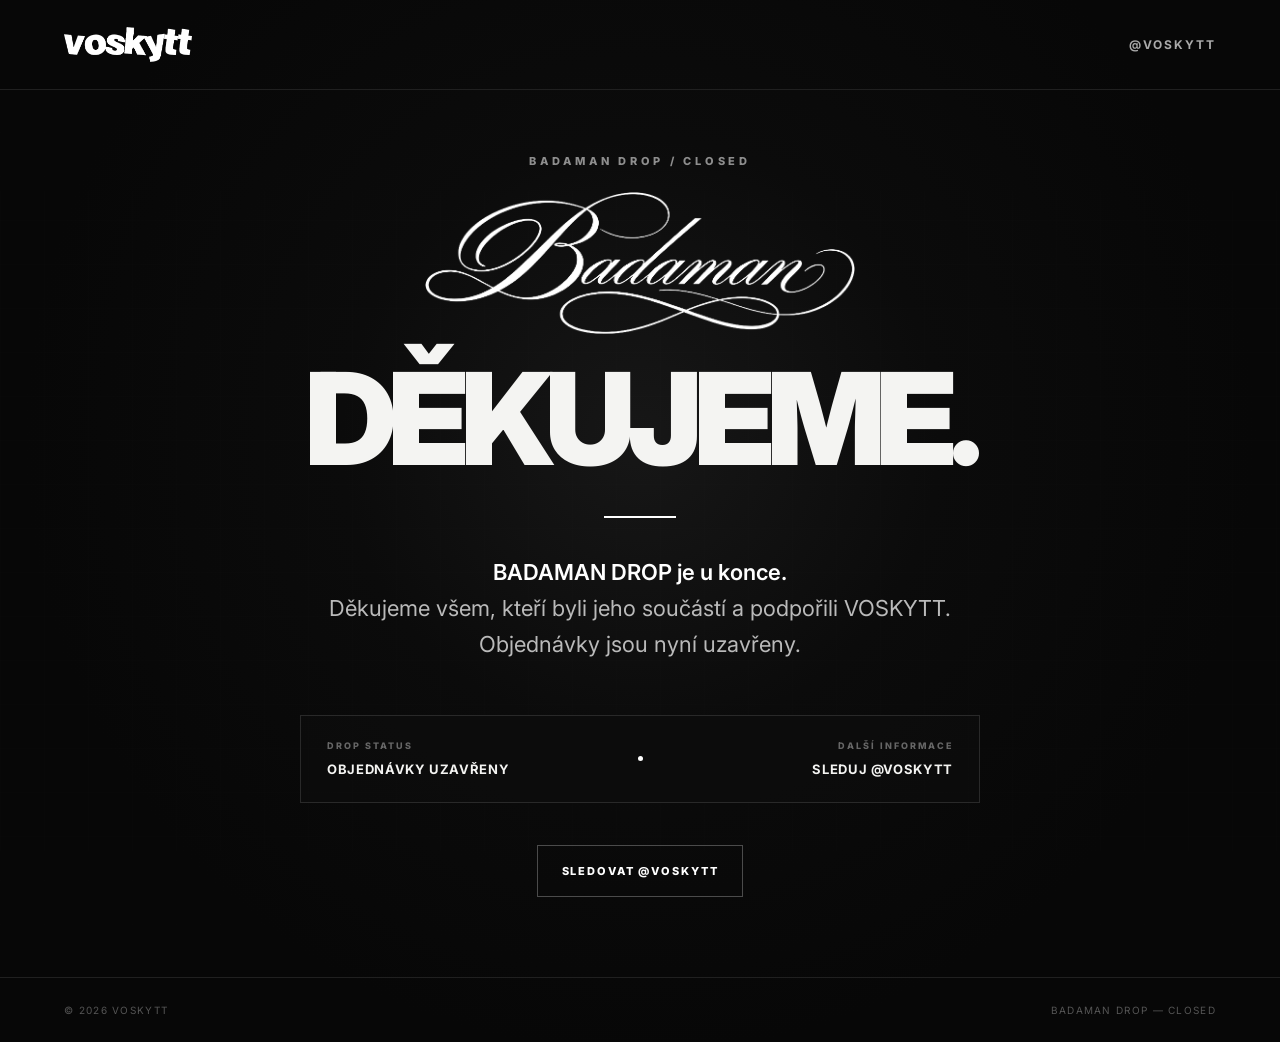
==== commit b6155798: "Add files via upload" ====
--- a/index.html
+++ b/index.html
@@ -2,259 +2,57 @@
 <html lang="cs">
 <head>
   <meta charset="utf-8">
-  <meta name="viewport" content="width=device-width, initial-scale=1">
-  <meta name="description" content="VOSKYTT — BADAMAN limited drop. BADAMAN TEE a BADAMAN JERSEY.">
-  <meta name="theme-color" content="#0a0a0a">
+  <meta name="viewport" content="width=device-width,initial-scale=1,viewport-fit=cover">
+  <meta name="theme-color" content="#070707">
+  <meta name="description" content="BADAMAN DROP je u konce. Děkujeme všem, kteří byli součástí.">
+  <meta property="og:title" content="VOSKYTT — BADAMAN DROP">
+  <meta property="og:description" content="BADAMAN DROP je u konce. Děkujeme za podporu.">
+  <meta property="og:image" content="https://voskytt.cz/assets/share-preview.jpg">
+  <meta property="og:url" content="https://voskytt.cz/">
+  <meta property="og:type" content="website">
+  <meta name="twitter:card" content="summary_large_image">
   <title>VOSKYTT — BADAMAN DROP</title>
   <link rel="preconnect" href="https://fonts.googleapis.com">
   <link rel="preconnect" href="https://fonts.gstatic.com" crossorigin>
-  <link href="https://fonts.googleapis.com/css2?family=Inter:wght@400;500;600;700;800&display=swap" rel="stylesheet">
-  <link rel="stylesheet" href="style-final.css?v=4">
+  <link href="https://fonts.googleapis.com/css2?family=Inter:wght@400;500;600;700;800;900&display=swap" rel="stylesheet">
+  <style>
+    *{box-sizing:border-box} html,body{margin:0;min-height:100%;background:#070707;color:#f4f4f2;font-family:Inter,Arial,sans-serif}
+    body{min-height:100dvh;overflow-x:hidden}.page{min-height:100dvh;display:flex;flex-direction:column;position:relative;background:radial-gradient(circle at 50% 42%,#171717 0,#0b0b0b 34%,#070707 70%)}
+    .page:before{content:"";position:absolute;inset:0;pointer-events:none;opacity:.18;background-image:linear-gradient(rgba(255,255,255,.025) 1px,transparent 1px),linear-gradient(90deg,rgba(255,255,255,.025) 1px,transparent 1px);background-size:44px 44px;mask-image:linear-gradient(to bottom,transparent,black 20%,black 80%,transparent)}
+    header{height:90px;display:flex;align-items:center;justify-content:space-between;padding:0 clamp(24px,5vw,76px);position:relative;z-index:2;border-bottom:1px solid #202020}
+    header img{display:block;width:128px;height:auto;filter:brightness(0) invert(1)}
+    header a{color:#aaa;text-decoration:none;font-size:12px;font-weight:700;letter-spacing:.16em;text-transform:uppercase;transition:.2s}header a:hover{color:#fff}
+    main{flex:1;display:grid;place-items:center;padding:64px 24px 80px;position:relative;z-index:1}.content{width:min(100%,1040px);text-align:center}
+    .eyebrow{margin:0 0 24px;font-size:11px;font-weight:800;letter-spacing:.34em;color:#8e8e8e}.badaman{display:block;width:min(430px,72vw);max-height:150px;object-fit:contain;margin:0 auto 30px;filter:brightness(0) invert(1)}
+    h1{margin:0;font-size:clamp(54px,10vw,138px);line-height:.86;letter-spacing:-.065em;font-weight:900}.line{width:72px;height:2px;background:#fff;margin:42px auto 36px}.lead{max-width:680px;margin:0 auto;font-size:clamp(17px,2vw,22px);line-height:1.65;color:#bababa}.lead strong{color:#fff;font-weight:600}
+    .status{width:min(100%,680px);margin:52px auto 0;padding:24px 26px;border:1px solid #292929;background:rgba(12,12,12,.75);display:grid;grid-template-columns:1fr auto 1fr;align-items:center;gap:18px;text-align:left}.status-item:last-child{text-align:right}.status small{display:block;margin-bottom:7px;font-size:9px;font-weight:800;letter-spacing:.22em;color:#666}.status strong{font-size:13px;letter-spacing:.05em}.dot{width:5px;height:5px;background:#fff;border-radius:50%}
+    .cta{margin-top:42px;display:inline-flex;align-items:center;justify-content:center;min-width:205px;height:52px;padding:0 24px;border:1px solid #4b4b4b;color:#fff;text-decoration:none;font-size:11px;font-weight:800;letter-spacing:.17em;transition:.25s}.cta:hover{background:#fff;color:#080808;border-color:#fff}
+    footer{position:relative;z-index:2;display:flex;justify-content:space-between;align-items:center;gap:18px;padding:26px clamp(24px,5vw,76px);border-top:1px solid #202020;color:#555;font-size:10px;letter-spacing:.13em}footer a{color:#777;text-decoration:none}
+    @media(max-width:650px){header{height:72px;padding:0 20px}header img{width:105px}main{padding:48px 20px 58px}.eyebrow{margin-bottom:20px}.badaman{margin-bottom:25px}h1{font-size:clamp(52px,18vw,78px)}.line{margin:32px auto 27px}.lead{font-size:16px;line-height:1.65}.status{margin-top:38px;padding:20px;grid-template-columns:1fr;gap:17px}.status-item:last-child{text-align:left}.dot{display:none}.cta{margin-top:30px;width:100%}footer{padding:22px 20px;flex-direction:column;align-items:flex-start;line-height:1.6}}
+  </style>
 </head>
 <body>
-  <header class="site-header">
-    <a class="logo" href="#top" aria-label="VOSKYTT domů">
-      <img src="voskytt-logo.png" alt="VOSKYTT">
-    </a>
-    <nav aria-label="Hlavní navigace">
-      <a href="#shop">KOLEKCE</a>
-      <a href="#info">INFORMACE</a>
-      <a href="https://www.instagram.com/voskytt/" target="_blank" rel="noopener">@VOSKYTT</a>
-    </nav>
+<div class="page">
+  <header>
+    <img src="voskytt-logo.png" alt="VOSKYTT">
+    <a href="https://www.instagram.com/voskytt/" target="_blank" rel="noopener">@VOSKYTT</a>
   </header>
-
-  <main id="top">
-    <section class="hero">
-      <div class="hero-noise"></div>
-      <div class="hero-content reveal">
-        <p class="eyebrow">LIMITED DROP</p>
-        <img class="badaman-hero-logo" src="badaman-logo.png" alt="Badaman">
-        <h1>KOLEKCE</h1>
-        <p class="hero-copy">
-          Dva produkty. Jeden drop.<br>
-          Dostupné na omezenou dobu.
-        </p>
-        <a class="button button-light" href="#shop">PŘEJÍT KE KOLEKCI</a>
+  <main>
+    <div class="content">
+      <p class="eyebrow">BADAMAN DROP / CLOSED</p>
+      <img class="badaman" src="badaman-logo.png" alt="Badaman">
+      <h1>DĚKUJEME.</h1>
+      <div class="line"></div>
+      <p class="lead"><strong>BADAMAN DROP je u konce.</strong><br>Děkujeme všem, kteří byli jeho součástí a podpořili VOSKYTT. Objednávky jsou nyní uzavřeny.</p>
+      <div class="status">
+        <div class="status-item"><small>DROP STATUS</small><strong>OBJEDNÁVKY UZAVŘENY</strong></div>
+        <span class="dot"></span>
+        <div class="status-item"><small>DALŠÍ INFORMACE</small><strong>SLEDUJ @VOSKYTT</strong></div>
       </div>
-      <div class="scroll-indicator">SCROLL</div>
-    </section>
-
-    <section class="marquee" aria-hidden="true">
-      <div class="marquee-track">
-        <span>VOSKYTT / BADAMAN DROP / LIMITED / VOSKYTT / BADAMAN DROP / LIMITED /&nbsp;</span>
-        <span>VOSKYTT / BADAMAN DROP / LIMITED / VOSKYTT / BADAMAN DROP / LIMITED /&nbsp;</span>
-      </div>
-    </section>
-
-    <section class="shop" id="shop">
-      <div class="section-heading reveal">
-        <p class="eyebrow">LIMITED DROP</p>
-        <h2>PRODUKTY</h2>
-      </div>
-
-      <div class="products">
-        <article class="product reveal" data-product="BADAMAN TEE" data-price="799">
-          <div class="product-gallery" data-gallery="tee">
-            <div class="gallery-stage" tabindex="0" aria-label="Galerie BADAMAN TEE">
-              <figure class="gallery-slide is-active" data-index="0">
-                <img src="assets/tee-01.webp" alt="Zadní strana trička" fetchpriority="high">
-              </figure>
-              <figure class="gallery-slide" data-index="1">
-                <img src="assets/tee-02.webp" alt="Zadní strana trička – rovný pohled" loading="lazy">
-              </figure>
-              <figure class="gallery-slide" data-index="2">
-                <img src="assets/tee-03.webp" alt="Tričko na postavě – zadní strana" loading="lazy">
-              </figure>
-              <figure class="gallery-slide" data-index="3">
-                <img src="assets/tee-04.webp" alt="Detail zadního potisku" loading="lazy">
-              </figure>
-              <figure class="gallery-slide" data-index="4">
-                <img src="assets/tee-05.webp" alt="Detail trička – zadní potisk" loading="lazy">
-              </figure>
-              <figure class="gallery-slide" data-index="5">
-                <img src="assets/tee-06.webp" alt="Detail trička – zadní potisk zblízka" loading="lazy">
-              </figure>
-              <figure class="gallery-slide" data-index="6">
-                <img src="assets/tee-07.webp" alt="Tričko na postavě – boční pohled" loading="lazy">
-              </figure>
-              <figure class="gallery-slide" data-index="7">
-                <img src="assets/tee-08.webp" alt="Tričko na postavě – přední strana" loading="lazy">
-              </figure>
-              <figure class="gallery-slide" data-index="8">
-                <img src="assets/tee-09.webp" alt="Přední strana trička – produktová fotografie" loading="lazy">
-              </figure>
-              <figure class="gallery-slide" data-index="9">
-                <img src="assets/tee-10.webp" alt="Přední strana trička – rovný pohled" loading="lazy">
-              </figure>
-              <figure class="gallery-slide" data-index="10">
-                <img src="assets/tee-11.webp" alt="Detail loga na hrudi" loading="lazy">
-              </figure>
-              <figure class="gallery-slide" data-index="11">
-                <img src="assets/tee-12.webp" alt="Detail límce a předního loga" loading="lazy">
-              </figure>
-              <button class="gallery-arrow gallery-prev" type="button" aria-label="Předchozí fotografie">←</button>
-              <button class="gallery-arrow gallery-next" type="button" aria-label="Další fotografie">→</button>
-              <button class="gallery-zoom" type="button" aria-label="Zvětšit fotografii">ZVĚTŠIT</button>
-              <div class="gallery-counter" aria-live="polite">1 / 12</div>
-            </div>
-            <div class="gallery-thumbs" aria-label="Náhledy fotografií">
-              <button class="gallery-thumb is-active" type="button" data-index="0" aria-label="Zobrazit fotografii 1">
-                <img src="assets/tee-01.webp" alt="" loading="lazy">
-              </button>
-              <button class="gallery-thumb" type="button" data-index="1" aria-label="Zobrazit fotografii 2">
-                <img src="assets/tee-02.webp" alt="" loading="lazy">
-              </button>
-              <button class="gallery-thumb" type="button" data-index="2" aria-label="Zobrazit fotografii 3">
-                <img src="assets/tee-03.webp" alt="" loading="lazy">
-              </button>
-              <button class="gallery-thumb" type="button" data-index="3" aria-label="Zobrazit fotografii 4">
-                <img src="assets/tee-04.webp" alt="" loading="lazy">
-              </button>
-              <button class="gallery-thumb" type="button" data-index="4" aria-label="Zobrazit fotografii 5">
-                <img src="assets/tee-05.webp" alt="" loading="lazy">
-              </button>
-              <button class="gallery-thumb" type="button" data-index="5" aria-label="Zobrazit fotografii 6">
-                <img src="assets/tee-06.webp" alt="" loading="lazy">
-              </button>
-              <button class="gallery-thumb" type="button" data-index="6" aria-label="Zobrazit fotografii 7">
-                <img src="assets/tee-07.webp" alt="" loading="lazy">
-              </button>
-              <button class="gallery-thumb" type="button" data-index="7" aria-label="Zobrazit fotografii 8">
-                <img src="assets/tee-08.webp" alt="" loading="lazy">
-              </button>
-              <button class="gallery-thumb" type="button" data-index="8" aria-label="Zobrazit fotografii 9">
-                <img src="assets/tee-09.webp" alt="" loading="lazy">
-              </button>
-              <button class="gallery-thumb" type="button" data-index="9" aria-label="Zobrazit fotografii 10">
-                <img src="assets/tee-10.webp" alt="" loading="lazy">
-              </button>
-              <button class="gallery-thumb" type="button" data-index="10" aria-label="Zobrazit fotografii 11">
-                <img src="assets/tee-11.webp" alt="" loading="lazy">
-              </button>
-              <button class="gallery-thumb" type="button" data-index="11" aria-label="Zobrazit fotografii 12">
-                <img src="assets/tee-12.webp" alt="" loading="lazy">
-              </button>
-            </div>
-          </div>
-          <div class="product-details">
-            <div>
-              <h3>BADAMAN TEE</h3>
-              <p class="price">799 Kč</p>
-            </div>
-            <p class="product-copy">280 GSM • Boxy střih • Prémiová bavlna</p>
-            <button class="size-guide-trigger" type="button" data-modal-target="tee-size-guide-modal">VELIKOSTNÍ TABULKA</button>
-            <a class="button order-button" href="objednavka.html?produkt=tee">PŘEDOBJEDNAT</a>
-          </div>
-        </article>
-
-        <article class="product reveal" data-product="BADAMAN JERSEY" data-price="899">
-          <div class="product-gallery" data-gallery="jersey">
-            <div class="gallery-stage" tabindex="0" aria-label="Galerie BADAMAN JERSEY">
-              <figure class="gallery-slide is-active" data-index="0"><img src="assets/jersey-01.webp" alt="BADAMAN JERSEY – přední strana, hlavní produktová fotografie" fetchpriority="high"></figure>
-              <figure class="gallery-slide" data-index="1"><img src="assets/jersey-02.webp" alt="BADAMAN JERSEY – přední strana z úhlu" loading="lazy"></figure>
-              <figure class="gallery-slide" data-index="2"><img src="assets/jersey-03.webp" alt="BADAMAN JERSEY – přední strana položená" loading="lazy"></figure>
-              <figure class="gallery-slide" data-index="3"><img src="assets/jersey-04.webp" alt="BADAMAN JERSEY – zadní strana" loading="lazy"></figure>
-              <figure class="gallery-slide" data-index="4"><img src="assets/jersey-05.webp" alt="BADAMAN JERSEY – zadní strana položená" loading="lazy"></figure>
-              <figure class="gallery-slide" data-index="5"><img src="assets/jersey-06.webp" alt="BADAMAN JERSEY – zadní strana z úhlu" loading="lazy"></figure>
-              <figure class="gallery-slide" data-index="6"><img src="assets/jersey-07.webp" alt="BADAMAN JERSEY – detail Badaman letteringu a materiálu" loading="lazy"></figure>
-              <figure class="gallery-slide" data-index="7"><img src="assets/jersey-08.webp" alt="BADAMAN JERSEY – detail znaku Darvaza Squadra" loading="lazy"></figure>
-              <figure class="gallery-slide" data-index="8"><img src="assets/jersey-09.webp" alt="BADAMAN JERSEY – detail loga GRIND a materiálu" loading="lazy"></figure>
-              <figure class="gallery-slide" data-index="9"><img src="assets/jersey-10.webp" alt="BADAMAN JERSEY – přední strana na postavě" loading="lazy"></figure>
-              <figure class="gallery-slide" data-index="10"><img src="assets/jersey-11.webp" alt="BADAMAN JERSEY – zadní strana na postavě" loading="lazy"></figure>
-              <button class="gallery-arrow gallery-prev" type="button" aria-label="Předchozí fotografie">←</button>
-              <button class="gallery-arrow gallery-next" type="button" aria-label="Další fotografie">→</button>
-              <button class="gallery-zoom" type="button" aria-label="Zvětšit fotografii">ZVĚTŠIT</button>
-              <div class="gallery-counter" aria-live="polite">1 / 11</div>
-            </div>
-            <div class="gallery-thumbs" aria-label="Náhledy fotografií">
-              <button class="gallery-thumb is-active" type="button" data-index="0" aria-label="Zobrazit fotografii 1"><img src="assets/jersey-01.webp" alt="" loading="lazy"></button>
-              <button class="gallery-thumb" type="button" data-index="1" aria-label="Zobrazit fotografii 2"><img src="assets/jersey-02.webp" alt="" loading="lazy"></button>
-              <button class="gallery-thumb" type="button" data-index="2" aria-label="Zobrazit fotografii 3"><img src="assets/jersey-03.webp" alt="" loading="lazy"></button>
-              <button class="gallery-thumb" type="button" data-index="3" aria-label="Zobrazit fotografii 4"><img src="assets/jersey-04.webp" alt="" loading="lazy"></button>
-              <button class="gallery-thumb" type="button" data-index="4" aria-label="Zobrazit fotografii 5"><img src="assets/jersey-05.webp" alt="" loading="lazy"></button>
-              <button class="gallery-thumb" type="button" data-index="5" aria-label="Zobrazit fotografii 6"><img src="assets/jersey-06.webp" alt="" loading="lazy"></button>
-              <button class="gallery-thumb" type="button" data-index="6" aria-label="Zobrazit fotografii 7"><img src="assets/jersey-07.webp" alt="" loading="lazy"></button>
-              <button class="gallery-thumb" type="button" data-index="7" aria-label="Zobrazit fotografii 8"><img src="assets/jersey-08.webp" alt="" loading="lazy"></button>
-              <button class="gallery-thumb" type="button" data-index="8" aria-label="Zobrazit fotografii 9"><img src="assets/jersey-09.webp" alt="" loading="lazy"></button>
-              <button class="gallery-thumb" type="button" data-index="9" aria-label="Zobrazit fotografii 10"><img src="assets/jersey-10.webp" alt="" loading="lazy"></button>
-              <button class="gallery-thumb" type="button" data-index="10" aria-label="Zobrazit fotografii 11"><img src="assets/jersey-11.webp" alt="" loading="lazy"></button>
-            </div>
-          </div>
-          <div class="product-details">
-            <div>
-              <h3>BADAMAN JERSEY</h3>
-              <p class="price">899 Kč</p>
-            </div>
-            <p class="product-copy">Černobílý dres s výrazným <strong>glitch smoke designem</strong>, který kombinuje kouřové motivy s digitálně rozbitou pixelovou texturou. Přední straně dominuje Badaman lettering společně s logy GRIND a Darvaza Squadra. Na zádech je VOSKYTT a číslo 13.</p>
-            <p class="product-copy">Pouze 15 kusů celkem • Limitovaná série</p>
-            <button class="size-guide-trigger" type="button" data-modal-target="jersey-size-guide-modal">VELIKOSTNÍ TABULKA</button>
-            <a class="button order-button" href="objednavka.html?produkt=jersey">PŘEDOBJEDNAT</a>
-          </div>
-        </article>
-      </div>
-    </section>
-
-    <section class="info" id="info">
-      <div class="info-grid">
-        <div class="reveal">
-          <p class="eyebrow">DOPRAVA</p>
-          <h3>ZÁSILKOVNA</h3>
-          <p>Česko a Slovensko. Doprava stojí 89 Kč za objednávku.</p>
-        </div>
-        <div class="reveal">
-          <p class="eyebrow">PLATBA</p>
-          <h3>BANKOVNÍ PŘEVOD</h3>
-          <p>Po přijetí objednávky ti zašleme platební údaje e-mailem.</p>
-        </div>
-        <div class="reveal">
-          <p class="eyebrow">DODÁNÍ</p>
-          <h3>PŘEDOBJEDNÁVKA</h3>
-          <p>TEE přibližně 2–3 týdny. JERSEY přibližně 4–6 týdnů po ukončení dropu.</p>
-        </div>
-      </div>
-    </section>
+      <a class="cta" href="https://www.instagram.com/voskytt/" target="_blank" rel="noopener">SLEDOVAT @VOSKYTT</a>
+    </div>
   </main>
-
-  <footer>
-    <span>© <span id="year"></span> VOSKYTT</span>
-    <div class="footer-links">
-      <a href="objednavka.html">OBJEDNÁVKA</a>
-      <a href="mailto:voskytt@icloud.com">E-MAIL</a>
-      <a href="https://www.instagram.com/voskytt/" target="_blank" rel="noopener">INSTAGRAM</a>
-    </div>
-  </footer>
-
-
-  <div class="modal" id="tee-size-guide-modal" aria-hidden="true" role="dialog" aria-modal="true" aria-labelledby="size-guide-title">
-    <div class="modal-backdrop" data-modal-close></div>
-    <div class="modal-panel">
-      <button class="modal-close" type="button" data-modal-close aria-label="Zavřít">×</button>
-      <p class="eyebrow">BADAMAN TEE</p>
-      <h2 id="size-guide-title">VELIKOSTNÍ TABULKA</h2>
-      <img src="assets/tee-size-guide.webp" alt="Velikostní tabulka BADAMAN TEE v centimetrech">
-      <p class="modal-note">Rozměry jsou uvedené v centimetrech. Pro správnou volbu doporučujeme porovnat rozměry s tričkem, které ti dobře sedí.</p>
-    </div>
-  </div>
-
-  <div class="modal" id="jersey-size-guide-modal" aria-hidden="true" role="dialog" aria-modal="true" aria-labelledby="jersey-size-guide-title">
-    <div class="modal-backdrop" data-modal-close></div>
-    <div class="modal-panel">
-      <button class="modal-close" type="button" data-modal-close aria-label="Zavřít">×</button>
-      <p class="eyebrow">BADAMAN JERSEY</p>
-      <h2 id="jersey-size-guide-title">VELIKOSTNÍ TABULKA</h2>
-      <img src="assets/jersey-size-guide.webp" alt="Velikostní tabulka BADAMAN JERSEY v centimetrech">
-      <p class="modal-note">Rozměry jsou uvedené v centimetrech. Tolerance při výrobě je přibližně ± 2 cm.</p>
-    </div>
-  </div>
-
-  <div class="lightbox" id="gallery-lightbox" aria-hidden="true" role="dialog" aria-modal="true" aria-label="Zvětšená fotografie produktu">
-    <button class="lightbox-close" type="button" aria-label="Zavřít">×</button>
-    <button class="lightbox-arrow lightbox-prev" type="button" aria-label="Předchozí fotografie">←</button>
-    <img src="" alt="">
-    <button class="lightbox-arrow lightbox-next" type="button" aria-label="Další fotografie">→</button>
-    <div class="lightbox-counter"></div>
-  </div>
-
-  <script src="script-final.js?v=4"></script>
+  <footer><span>© 2026 VOSKYTT</span><span>BADAMAN DROP — CLOSED</span></footer>
+</div>
 </body>
 </html>
